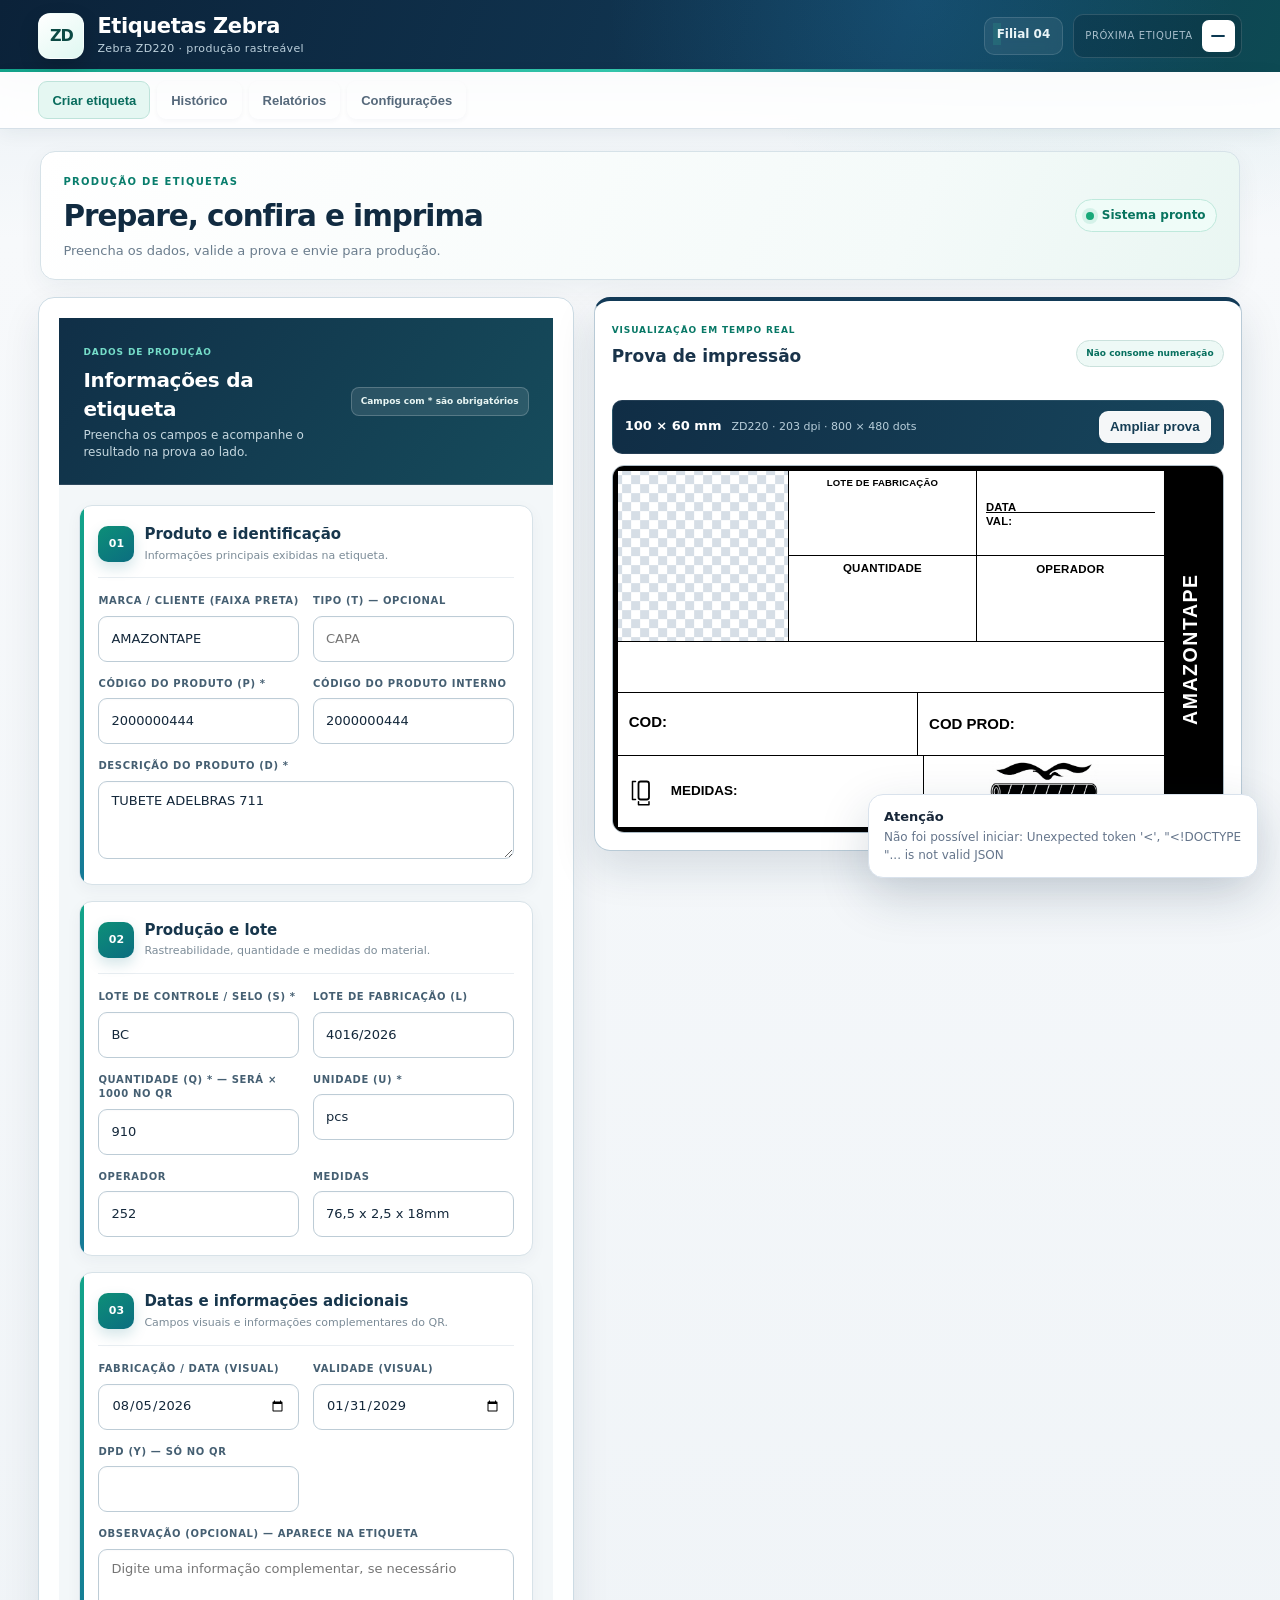
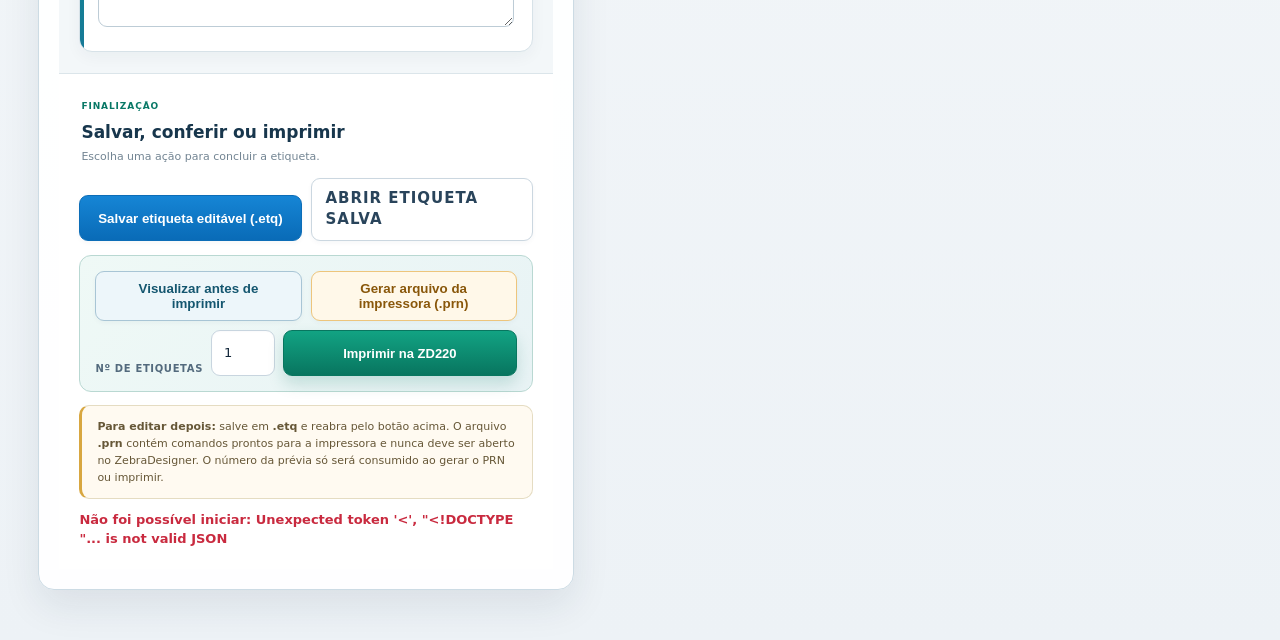
==== templates/index.html @ 139bbc1f "feat: melhorar a criação de etiquetas e recursos de relatórios - Atualizado o index.html para inclui" ====
<!doctype html>
<html lang="pt-BR">
  <head>
    <meta charset="utf-8" />
    <meta name="viewport" content="width=device-width,initial-scale=1" />
    <title>Etiquetas Zebra</title>
    <link rel="stylesheet" href="/static/style.css?v=74" />
  </head>

  <body>
    <div class="ambient"></div>

    <header class="topbar">
      <div class="brand">
        <div class="brandMark">ZD</div>
        <div>
          <h1>Etiquetas Zebra</h1>
          <small>Zebra ZD220 · produção rastreável</small>
        </div>
      </div>

      <div class="headerMeta">
        <span class="chip"><span class="statusDot"></span><span id="branchChip">Filial 04</span></span>
        <div class="nextCounter">
          <small>Próxima etiqueta</small>
          <strong id="nextTop">—</strong>
        </div>
      </div>
    </header>

    <nav>
      <button class="active" data-tab="editor">
        Criar etiqueta
      </button>

      <button data-tab="history">
        Histórico
      </button>

      <button data-tab="reports">
        Relatórios
      </button>

      <button data-tab="settings">
        Configurações
      </button>
    </nav>

    <main>
      <!-- ==========================================================
           CRIAR ETIQUETA
      =========================================================== -->
      <section id="editor" class="tab active">
        <div class="sectionIntro">
          <div>
            <span class="eyebrow">Produção de etiquetas</span>
            <h2>Prepare, confira e imprima</h2>
            <p>Preencha os dados, valide a prova e envie para produção.</p>
          </div>

          <div class="liveBadge">
            <i></i>
            Sistema pronto
          </div>
        </div>

        <div class="grid">
          <!-- ======================================================
               FORMULÁRIO
          ======================================================= -->
          <div class="card editorCard">
            <div class="editorCardHeader">
              <div><span>DADOS DE PRODUÇÃO</span><h2 class="cardTitle">Informações da etiqueta</h2><p>Preencha os campos e acompanhe o resultado na prova ao lado.</p></div>
              <strong>Campos com * são obrigatórios</strong>
            </div>

            <form id="labelForm" class="fields">
              <section class="editorFormSection">
                <div class="editorSectionHeading"><span>01</span><div><h3>Produto e identificação</h3><p>Informações principais exibidas na etiqueta.</p></div></div>
                <div class="editorSectionFields">
              <div>
                <label>Marca / Cliente (faixa preta)</label>
                <input name="cliente" value="AMAZONTAPE" />
              </div>

              <div>
                <label>Tipo (T) — opcional</label>
                <input
                  name="tipo"
                  value=""
                  placeholder="CAPA"
                />
              </div>

              <div>
                <label>Código do produto (P) *</label>
                <input
                  name="produto_codigo"
                  value="2000000444"
                  placeholder="2000000444"
                  required
                />
              </div>

              <div>
                <label>Código do produto interno</label>
                <input
                  name="cod_prod"
                  value="2000000444"
                  placeholder="2000000444"
                />
              </div>

              <div class="span2">
                <label>Descrição do produto (D) *</label>
                <textarea
                  name="descricao"
                  placeholder="TUBETE ADELBRAS 711"
                  required
                >TUBETE ADELBRAS 711</textarea>
              </div>
                </div>
              </section>

              <section class="editorFormSection">
                <div class="editorSectionHeading"><span>02</span><div><h3>Produção e lote</h3><p>Rastreabilidade, quantidade e medidas do material.</p></div></div>
                <div class="editorSectionFields">

              <div>
                <label>Lote de controle / selo (S) *</label>
                <input
                  name="lote_controle"
                  value="BC"
                  placeholder="BC"
                  required
                />
              </div>

              <div>
                <label>Lote de fabricação (L)</label>
                <input
                  name="lote_base"
                  value="4016/2026"
                  placeholder="4016/2026"
                />
              </div>

              <div>
                <label>Quantidade (Q) * — será × 1000 no QR</label>
                <input
                  name="quantidade"
                  inputmode="decimal"
                  value="910"
                  placeholder="910"
                  required
                />
              </div>

              <div>
                <label>Unidade (U) *</label>
                <input name="unidade" value="pcs" required />
              </div>

              <div>
                <label>Operador</label>
                <input
                  name="operador"
                  value="252"
                  placeholder="252"
                />
              </div>

              <div>
                <label>Medidas</label>
                <input
                  name="medidas"
                  value="76,5 x 2,5 x 18mm"
                  placeholder="76,5 x 2,5 x 18mm"
                />
              </div>
                </div>
              </section>

              <section class="editorFormSection">
                <div class="editorSectionHeading"><span>03</span><div><h3>Datas e informações adicionais</h3><p>Campos visuais e informações complementares do QR.</p></div></div>
                <div class="editorSectionFields">

              <div>
                <label>Fabricação / Data (visual)</label>
                <input
                  name="fabricacao"
                  type="date"
                  value="2026-08-05"
                />
              </div>

              <div>
                <label>Validade (visual)</label>
                <input
                  name="validade"
                  type="date"
                  value="2029-01-31"
                />
              </div>

              <div>
                <label>DPD (Y) — só no QR</label>
                <input name="dpd" />
              </div>

              <div class="span2">
                <label>Observação (opcional) — aparece na etiqueta</label>
                <textarea
                  name="observacao"
                  maxlength="300"
                  placeholder="Digite uma informação complementar, se necessário"
                ></textarea>
              </div>
                </div>
              </section>
            </form>

            <div class="editorFinishPanel">
            <div class="editorActionsHeading"><span>FINALIZAÇÃO</span><h3>Salvar, conferir ou imprimir</h3><p>Escolha uma ação para concluir a etiqueta.</p></div>
            <div class="actions projectActions">
              <button class="primary" id="saveProject">
                Salvar etiqueta editável (.etq)
              </button>

              <label class="button fileButton" for="openProject">
                Abrir etiqueta salva
                <input
                  id="openProject"
                  type="file"
                  accept=".etq,application/json"
                />
              </label>
            </div>

            <div class="actions productionActions">
              <button class="previewAction" id="viewPrintPreview">
                Visualizar antes de imprimir
              </button>

              <button class="printFile" id="download">
                Gerar arquivo da impressora (.prn)
              </button>

              <div class="printGroup productionGroup">
                <label for="labelCount">Nº de etiquetas</label>

                <input
                  id="labelCount"
                  type="number"
                  min="1"
                  max="1000"
                  step="1"
                  value="1"
                />

                <button class="print" id="print">
                  Imprimir na ZD220
                </button>
              </div>
            </div>

            <div class="note">
              <strong>Para editar depois:</strong>
              salve em <strong>.etq</strong> e reabra pelo botão acima.
              O arquivo <strong>.prn</strong> contém comandos prontos para
              a impressora e nunca deve ser aberto no ZebraDesigner.
              O número da prévia só será consumido ao gerar o PRN ou imprimir.
            </div>

            <div id="status" class="status"></div>
            </div>
          </div>

          <!-- ======================================================
               PRÉ-VISUALIZAÇÃO
          ======================================================= -->
          <div class="card previewCard">
            <div class="previewCardHeading"><div><span>VISUALIZAÇÃO EM TEMPO REAL</span><h2 class="cardTitle">Prova de impressão</h2></div><small>Não consome numeração</small></div>

            <div class="previewToolbar">
              <div class="previewSpec">
                <strong>100 × 60 mm</strong>
                <span>ZD220 · 203 dpi · 800 × 480 dots</span>
              </div>
              <button class="previewOpenButton" id="viewPrintPreviewTop">
                Ampliar prova
              </button>
            </div>

            <div class="stage">
              <div class="label" id="previewLabel">
                <div class="content">

                  <!-- ==================== TOPO ==================== -->
                  <div class="topRow" id="topRow">
                    <div class="qr empty" id="qrBox"></div>

                    <div class="dataTable" id="dataTable">
                      <div class="cell">
                        <span class="cellLabel">
                          LOTE DE FABRICAÇÃO
                        </span>
                        <span class="cellValue lotStack" data-out-lot="1">
                          <span class="lotTop"></span>
                          <span class="lotBottom"></span>
                        </span>
                      </div>

                      <div class="cell">
                        <div class="subRow">
                          <span class="cellLabel">DATA&nbsp;</span>
                          <span
                            class="cellValue"
                            data-out-date="fabricacao"
                          ></span>
                        </div>

                        <div class="subRow">
                          <span class="cellLabel">VAL:&nbsp;</span>
                          <span
                            class="cellValue"
                            data-out-valmes="validade"
                          ></span>
                        </div>
                      </div>

                      <div class="cell big">
                        <span class="cellLabel">
                          QUANTIDADE
                        </span>
                        <span class="cellValue qtyStack" data-out-qty="1">
                          <span class="qtyNumber"></span>
                          <span class="qtyUnit"></span>
                        </span>
                      </div>

                      <div class="cell big">
                        <span class="cellLabel">
                          OPERADOR
                        </span>
                        <span
                          class="cellValue"
                          data-out="operador"
                        ></span>
                      </div>
                    </div>
                  </div>

                  <!-- ==================== TÍTULO ==================== -->
                  <div
                    class="titleText"
                    data-out="descricao"
                  ></div>

                  <!-- ==================== CÓDIGOS ==================== -->
                  <div class="codRow">
                    <div class="codMain">
                      <span class="codLabelMain">COD:</span>
                      <span
                        class="codValueMain"
                        data-out="produto_codigo"
                      ></span>
                    </div>

                    <div class="codStack">
                      <span class="codLabel">
                        COD PROD:
                      </span>
                      <span
                        class="codValue"
                        data-out="cod_prod"
                      ></span>
                    </div>
                  </div>

                  <!-- ==================== MEDIDAS + LOGO ==================== -->
                  <div class="bottomRow">
                    <div class="detailsStack">
                    <div class="medidas">
                      <svg
                        class="medIcon"
                        viewBox="0 0 48 48"
                        fill="none"
                        xmlns="http://www.w3.org/2000/svg"
                        aria-hidden="true"
                      >
                        <rect
                          x="14"
                          y="10"
                          width="14"
                          height="24"
                          rx="3"
                          stroke="currentColor"
                          stroke-width="2.4"
                        />

                        <path
                          d="M6 10v24M6 10h4M6 34h4"
                          stroke="currentColor"
                          stroke-width="2"
                          stroke-linecap="round"
                        />

                        <path
                          d="M14 41h14M14 41v-4M28 41v-4"
                          stroke="currentColor"
                          stroke-width="2"
                          stroke-linecap="round"
                        />
                      </svg>

                      <div class="medContent">
                        <span class="medLabel">
                          MEDIDAS:
                        </span>

                        <span
                          class="medValue"
                          data-out="medidas"
                        ></span>
                      </div>
                    </div>

                    <div class="observationBox isEmpty">
                      <span class="observationLabel">OBSERVAÇÃO:</span>
                      <span class="observationValue" data-out="observacao"></span>
                    </div>
                    </div>

                    <!-- LOGO DA ETIQUETA -->
                    <div class="logoBox">
                      <img
                        src="/logo/logo.png"
                        alt="Logo"
                        class="logoImage"
                      />
                    </div>
                  </div>
                </div>

                <!-- ==================== MARCA LATERAL ==================== -->
                <div
                  class="brandBand"
                  data-out="cliente"
                >
                  AMAZONTAPE
                </div>

                <div
                  class="qrCaption"
                  id="qrText"
                ></div>
              </div>
            </div>
          </div>
        </div>
      </section>

      <!-- ==========================================================
           HISTÓRICO
      =========================================================== -->
      <section id="history" class="tab">
        <div class="sectionIntro">
          <div>
            <span class="eyebrow">Rastreabilidade</span>
            <h2>Histórico e auditoria</h2>
            <p>
              Consulte, reutilize ou recupere qualquer etiqueta emitida.
            </p>
          </div>
        </div>

        <div class="card historyCard">
          <div class="historyToolbar">
            <div>
              <span class="historySectionLabel">REGISTROS DE PRODUÇÃO</span>
              <h2 class="cardTitle">Etiquetas registradas</h2>
              <p>Acompanhe as emissões e acesse rapidamente cada ação.</p>
            </div>
            <div class="actions">
            <button id="refreshHistory">
              Atualizar
            </button>

            <a
              class="button"
              href="/api/backup"
            >
              Baixar backup do contador
            </a>
            </div>
          </div>

          <div class="historyStats" aria-live="polite">
            <div><span>Total registrado</span><strong id="historyTotal">—</strong></div>
            <div><span>Impressões concluídas</span><strong id="historySuccess">—</strong></div>
            <div><span>Falhas registradas</span><strong id="historyFailures">—</strong></div>
            <div><span>Última etiqueta</span><strong id="historyLatest">—</strong></div>
          </div>

          <div class="historyToolsGrid">
          <div class="monthlyReportPanel">
            <div class="monthlyReportHeading">
              <span class="reportIcon">XLSX</span>
              <div>
                <h3>Central de relatórios em Excel</h3>
                <p>
                  Gere um mês específico ou um consolidado anual completo,
                  sempre organizado automaticamente em pastas.
                </p>
              </div>
            </div>

            <div class="monthlyReportControls">
              <label>
                Relatório
                <select id="reportType" aria-label="Tipo do relatório">
                  <option value="mensal">Mensal detalhado</option>
                  <option value="anual">Anual consolidado</option>
                </select>
              </label>
              <label>
                Ano
                <select id="reportYear" aria-label="Ano do relatório"></select>
              </label>
              <label id="reportMonthField">
                Mês
                <select id="reportMonth" aria-label="Mês do relatório"></select>
              </label>
              <button class="primary" id="generateMonthlyReport">
                Criar relatório mensal
              </button>
              <a class="button monthlyDownload" id="downloadMonthlyReport" hidden>
                Baixar planilha
              </a>
            </div>

            <div class="reportSummary" aria-live="polite">
              <div><span>Período</span><strong id="reportPeriodLabel">—</strong></div>
              <div><span>Etiquetas encontradas</span><strong id="reportPeriodTotal">0</strong></div>
              <div class="reportFolderCard">
                <span>Local de salvamento</span>
                <strong id="reportFolderPreview">ANO / MÊS</strong>
                <button id="changeReportFolder" type="button">Escolher onde salvar...</button>
              </div>
            </div>

            <div id="monthlyReportStatus" class="reportPath">
              Escolha o período para gerar o relatório.
            </div>
          </div>

          <div class="historyMaintenancePanel">
            <div class="maintenanceHeading">
              <div>
                <span>MANUTENÇÃO DOS REGISTROS</span>
                <h3>Correção e exclusão</h3>
                <p>Ferramentas protegidas para corrigir falhas na sequência.</p>
              </div>
              <button class="dangerButton" id="clearHistory" type="button">Apagar tudo</button>
            </div>

          <div class="historyCorrectionHelp">
            <div>
              <strong>Correção da última etiqueta</strong>
              <span>Se a última etiqueta saiu errada ou a numeração pulou, use o botão na coluna “Corrigir numeração”. O registro será apagado e o número ficará disponível novamente.</span>
            </div>
            <small>Por segurança, somente a etiqueta mais recente pode ser corrigida.</small>
          </div>

          <div class="rangeDeletePanel">
            <div class="rangeDeleteHeading">
              <div>
                <span>EXCLUSÃO POR INTERVALO</span>
                <h3>Apagar etiquetas específicas</h3>
                <p>Informe os contadores inicial e final. Depois escolha exatamente qual será o próximo número.</p>
              </div>
            </div>
            <div class="rangeDeleteFields">
              <label>Número inicial<input id="deleteRangeStart" type="number" min="1" step="1" placeholder="1" /></label>
              <label>Número final<input id="deleteRangeEnd" type="number" min="1" step="1" placeholder="88" /></label>
              <label>Próximo número exato<input id="deleteRangeNext" type="number" min="1" step="1" placeholder="89" /></label>
              <button class="dangerButton" id="deleteHistoryRange" type="button">Revisar exclusão</button>
            </div>
            <small>O próximo número não pode repetir uma etiqueta que permaneceu no histórico.</small>
          </div>
          </div>
          </div>

          <div class="historyTableHeading">
            <div>
              <span>DETALHAMENTO</span>
              <h3>Lista de etiquetas</h3>
            </div>
            <div class="historyTableMeta">
              <small>As etiquetas mais recentes aparecem primeiro.</small>
              <button id="refreshHistoryBottom" type="button">Atualizar lista</button>
            </div>
          </div>

          <div class="tableWrap">
            <table>
              <thead>
                <tr>
                  <th>ID</th>
                  <th>Data</th>
                  <th>Produto</th>
                  <th>Lote</th>
                  <th>Destino</th>
                  <th>Observação</th>
                  <th>Status</th>
                  <th>Reutilizar dados</th>
                  <th>Arquivo da impressora</th>
                  <th>Corrigir numeração</th>
                </tr>
              </thead>

              <tbody id="historyRows"></tbody>
            </table>
          </div>
        </div>
      </section>

      <!-- ==========================================================
           RELATÓRIOS EM EXCEL
      =========================================================== -->
      <section id="reports" class="tab">
        <div class="sectionIntro">
          <div>
            <span class="eyebrow">Relatórios</span>
            <h2>Planilhas de etiquetas</h2>
            <p>Consulte períodos, gere arquivos Excel e escolha onde salvar.</p>
          </div>
        </div>
        <div class="reportsPageCard">
          <div class="reportsPageHeader">
            <div><span>CENTRAL DE DADOS</span><h2>Relatórios em Excel</h2><p>Organização automática por ano e mês.</p></div>
            <strong>XLSX</strong>
          </div>
          <div id="reportsMount"></div>
        </div>
      </section>

      <!-- ==========================================================
           CONFIGURAÇÕES
      =========================================================== -->
      <section id="settings" class="tab">
        <div class="sectionIntro">
          <div>
            <span class="eyebrow">Personalização</span>
            <h2>Configurações</h2>
            <p>
              Defina filial, dimensões e destino de impressão.
            </p>
          </div>
        </div>

        <div class="card settings settingsCard">
          <div class="settingsHeader">
            <div>
              <span>CONFIGURAÇÃO DO SISTEMA</span>
              <h2 class="cardTitle">Etiqueta e impressora</h2>
              <p>Organize a identificação, a Zebra ZD220 e o local dos relatórios.</p>
            </div>
            <div class="settingsPrinterBadge"><small>PERFIL DE IMPRESSÃO</small><strong>ZD220 · 203 dpi</strong></div>
          </div>

          <form id="settingsForm" class="settingsGrid">
            <section class="settingsPanel identityPanel">
              <div class="settingsPanelHeading"><span>01</span><div><h3>Identificação</h3><p>Dados usados no contador e no QR Code.</p></div></div>
              <div class="settingsFields twoColumns">
                <div><label>Filial (E)</label><input name="filial" maxlength="10" placeholder="Ex.: 04" required /></div>
                <div><label>Prefixo do contador (I)</label><input name="prefixo_contador" maxlength="8" /></div>
              </div>
              <small class="panelHint">A filial será gravada no campo (E) dos próximos QR Codes.</small>
            </section>

            <section class="settingsPanel printerPanel">
              <div class="settingsPanelHeading"><span>02</span><div><h3>Zebra ZD220</h3><p>Dimensões físicas e impressora instalada.</p></div></div>
              <div class="settingsFields threeColumns">
                <div><label>Largura (mm)</label><input name="largura_mm" type="number" min="20" max="300" step="0.1" /></div>
                <div><label>Altura (mm)</label><input name="comprimento_mm" type="number" min="20" max="300" step="0.1" /></div>
                <div><label>Resolução</label><select name="dpi"><option>203</option></select></div>
                <div class="fullField"><label>Nome exato da impressora no Windows</label><input name="impressora" placeholder="Ex.: ZDesigner ZD220-203dpi ZPL" list="printerOptions" /><datalist id="printerOptions"></datalist></div>
              </div>
              <button class="panelButton" id="findPrinters" type="button">Procurar impressoras no Windows</button>
            </section>

            <section class="settingsPanel reportsPanel">
              <div class="settingsPanelHeading"><span>03</span><div><h3>Relatórios em Excel</h3><p>Escolha uma pasta local ou compartilhada na rede.</p></div></div>
              <div class="settingsFields">
                <div class="reportFolderSetting"><label>Pasta externa dos relatórios</label><input name="pasta_relatorios" maxlength="500" placeholder="Ex.: C:\Relatorios ou \\SERVIDOR\Etiquetas" required /></div>
              </div>
              <div class="panelActions">
                <button class="folderPickerButton" id="chooseReportsFolder" type="button">Escolher pasta no Windows...</button>
                <button id="testReportsFolder" type="button">Testar pasta</button>
              </div>
              <small class="panelHint">A pasta precisa ter permissão de gravação para esta máquina.</small>
            </section>

            <section class="settingsPanel calibrationPanel">
              <div class="settingsPanelHeading"><span>04</span><div><h3>Qualidade e alinhamento</h3><p>Ajustes finos aplicados na impressão.</p></div></div>
              <div class="settingsFields twoColumns">
                <div><label>Velocidade</label><select name="velocidade_ips"><option value="2">2 ips — máxima qualidade</option><option value="3">3 ips — recomendado</option><option value="4">4 ips — mais rápido</option></select></div>
                <div><label>Tonalidade (0–30)</label><input name="tonalidade" type="number" min="0" max="30" step="1" /></div>
                <div><label>Correção horizontal (mm)</label><input name="deslocamento_x_mm" type="number" min="-10" max="10" step="0.1" /></div>
                <div><label>Correção vertical (mm)</label><input name="deslocamento_y_mm" type="number" min="-10" max="10" step="0.1" /></div>
              </div>
            </section>
          </form>

          <div class="settingsFooter">
            <div><strong>Proteção dos dados</strong><span>Guarde backups da pasta dados para preservar o histórico e a sequência.</span></div>
            <button class="primary" id="saveSettings">Salvar configurações</button>
          </div>
          <div id="settingsStatus" class="status settingsStatus"></div>
        </div>
      </section>
    </main>

    <!-- ============================================================
         PROCESSAMENTO
    ============================================================= -->
    <div
      class="busyOverlay"
      id="busyOverlay"
      aria-hidden="true"
    >
      <div class="busyCard">
        <div class="spinner"></div>

        <h3 id="busyTitle">
          Processando etiqueta
        </h3>

        <p id="busyMessage">
          Aguarde
          <span class="loadingDots">
            <span>.</span>
            <span>.</span>
            <span>.</span>
          </span>
        </p>
      </div>
    </div>

    <!-- ============================================================
         MODAL DE CONFIRMAÇÃO
    ============================================================= -->
    <div
      class="modalBackdrop"
      id="confirmModal"
      aria-hidden="true"
    >
      <div class="modalCard">
        <div
          class="cardIcon"
          style="margin: 0 auto 14px"
        >
          !
        </div>

        <h3 id="confirmTitle">
          Confirmar operação
        </h3>

        <p id="confirmMessage"></p>

        <div class="modalActions">
          <button id="confirmCancel">
            Cancelar
          </button>

          <button
            class="primary"
            id="confirmOk"
          >
            Confirmar
          </button>
        </div>
      </div>
    </div>

    <!-- PROVA DE IMPRESSÃO — não consome o contador -->
    <div class="printPreviewBackdrop" id="printPreviewModal" aria-hidden="true">
      <div class="printPreviewCard" role="dialog" aria-modal="true" aria-labelledby="printPreviewTitle">
        <div class="printPreviewHeader">
          <div>
            <span class="eyebrow">Prova sem consumir contador</span>
            <h3 id="printPreviewTitle">Como a etiqueta será enviada à ZD220</h3>
            <p id="printPreviewMeta"></p>
          </div>
          <button id="closePrintPreview" aria-label="Fechar visualização">Fechar</button>
        </div>
        <div class="printPreviewCanvas" id="printPreviewCanvas"></div>
        <div class="printPreviewNote">
          A linha externa representa o limite físico da etiqueta. Confira se QR, textos e logo estão dentro dela.
        </div>
      </div>
    </div>

    <!-- ============================================================
         TOASTS
    ============================================================= -->
    <div
      class="toasts"
      id="toasts"
      aria-live="polite"
    ></div>

    <!-- ============================================================
         JAVASCRIPT
    ============================================================= -->
    <script
      src="/static/app.js?v=27"
      defer
    ></script>
  </body>
</html>
---- static/style.css ----
:root {
    --ink: #000000;
    --muted: #64748b;
    --blue: #0b6bcb;
    --blue2: #38bdf8;
    --navy: #072a4a;
    --sky: #eaf6ff;
    --line: #dbe5ef;
    --bg: #f3f7fb;
    --surface: #ffffff;
    --success: #16865c;
    --danger: #c9364b;
    --warning: #d97706;
    --shadow: 0 20px 55px rgba(15, 42, 71, .09);
}

/* =========================================================
   BASE
   ========================================================= */

* {
    box-sizing: border-box;
}

html {
    scroll-behavior: smooth;
}

body {
    margin: 0;
    min-height: 100vh;
    background:
        radial-gradient(
            circle at 10% 0,
            #dff3ff 0,
            transparent 25%
        ),
        radial-gradient(
            circle at 90% 10%,
            #e7e8ff 0,
            transparent 25%
        ),
        var(--bg);
    color: var(--ink);
    font: 15px/1.45 Inter, Segoe UI, system-ui, sans-serif;
}

/* =========================================================
   FUNDO AMBIENTE
   ========================================================= */

.ambient {
    position: fixed;
    inset: 0;
    pointer-events: none;
    overflow: hidden;
    z-index: -1;
}

.ambient::before,
.ambient::after {
    content: "";
    position: absolute;
    width: 320px;
    height: 320px;
    border-radius: 50%;
    filter: blur(70px);
    opacity: .2;
    animation: drift 12s ease-in-out infinite alternate;
}

.ambient::before {
    background: #38bdf8;
    left: -120px;
    top: 25%;
}

.ambient::after {
    background: #818cf8;
    right: -130px;
    top: 55%;
    animation-delay: -5s;
}

/* =========================================================
   TOPO
   ========================================================= */

.topbar {
    position: relative;
    overflow: hidden;
    background:
        linear-gradient(
            120deg,
            #062a4a,
            #075985 58%,
            #087db8
        );
    color: #ffffff;
    padding: 20px clamp(20px, 4vw, 54px);
    display: flex;
    justify-content: space-between;
    align-items: center;
    box-shadow: 0 12px 35px rgba(7, 47, 82, .24);
}

.topbar::after {
    content: "";
    position: absolute;
    inset: -100% -20%;
    background:
        linear-gradient(
            100deg,
            transparent 42%,
            rgba(255, 255, 255, .12) 50%,
            transparent 58%
        );
    animation: shine 8s linear infinite;
}

.brand {
    position: relative;
    z-index: 1;
    display: flex;
    gap: 13px;
    align-items: center;
}

.brandMark {
    width: 46px;
    height: 46px;
    border-radius: 15px;
    display: grid;
    place-items: center;
    background:
        linear-gradient(
            145deg,
            #ffffff,
            #dff4ff
        );
    color: #075985;
    font-weight: 900;
    letter-spacing: -1px;
    box-shadow: 0 8px 22px rgba(0, 0, 0, .18);
    animation: float 4s ease-in-out infinite;
}

.brand h1 {
    font-size: 22px;
    line-height: 1.1;
    margin: 0;
}

.brand small {
    display: block;
    opacity: .76;
    margin-top: 4px;
}

.headerMeta {
    position: relative;
    z-index: 1;
    display: flex;
    align-items: center;
    gap: 10px;
}

.chip {
    padding: 8px 12px;
    border-radius: 999px;
    background: rgba(255, 255, 255, .13);
    border: 1px solid rgba(255, 255, 255, .22);
    font-size: 12px;
    font-weight: 800;
    backdrop-filter: blur(8px);
}

#nextTop {
    padding: 9px 14px;
    border-radius: 999px;
    background: #ffffff;
    color: #075985;
    box-shadow: 0 8px 20px rgba(0, 0, 0, .12);
}

/* =========================================================
   NAVEGAÇÃO
   ========================================================= */

nav {
    position: sticky;
    top: 0;
    z-index: 20;
    display: flex;
    gap: 6px;
    background: rgba(255, 255, 255, .86);
    backdrop-filter: blur(16px);
    padding: 11px clamp(18px, 4vw, 52px);
    border-bottom: 1px solid rgba(203, 213, 225, .75);
    box-shadow: 0 5px 20px rgba(15, 42, 71, .04);
}

nav button {
    background: transparent;
    color: #52657a;
    border-radius: 11px;
    padding: 10px 15px;
}

nav button.active {
    background:
        linear-gradient(
            135deg,
            #e0f2fe,
            #e8edff
        );
    color: #075985;
    box-shadow: inset 0 0 0 1px #c7e9fb;
}

.navIcon {
    display: inline-block;
    margin-right: 7px;
    transition: transform .25s;
}

nav button.active .navIcon {
    transform: scale(1.2) rotate(-6deg);
}

/* =========================================================
   CONTEÚDO
   ========================================================= */

main {
    max-width: 1480px;
    margin: auto;
    padding: 28px clamp(16px, 3vw, 38px) 60px;
}

.tab {
    display: none;
}

.tab.active {
    display: block;
    animation: tabIn .42s cubic-bezier(.2, .8, .2, 1);
}

.sectionIntro {
    display: flex;
    justify-content: space-between;
    align-items: end;
    margin: 0 2px 18px;
}

.eyebrow {
    color: var(--blue);
    font-size: 11px;
    font-weight: 900;
    letter-spacing: .14em;
    text-transform: uppercase;
}

.sectionIntro h2 {
    font-size: clamp(22px, 3vw, 31px);
    margin: 4px 0 2px;
    letter-spacing: -.03em;
}

.sectionIntro p {
    margin: 0;
    color: var(--muted);
}

.liveBadge {
    display: flex;
    align-items: center;
    gap: 8px;
    color: var(--success);
    font-weight: 800;
    font-size: 12px;
    background: #e9fbf3;
    border: 1px solid #bcebd7;
    padding: 8px 11px;
    border-radius: 999px;
}

.liveBadge i {
    width: 8px;
    height: 8px;
    background: #22c55e;
    border-radius: 50%;
    box-shadow: 0 0 0 0 rgba(34, 197, 94, .5);
    animation: pulse 1.8s infinite;
}

/* =========================================================
   GRID / CARDS
   ========================================================= */

.grid {
    display: grid;
    grid-template-columns:
        minmax(410px, .92fr)
        minmax(520px, 1.35fr);
    gap: 24px;
    align-items: start;
}

.card {
    background: rgba(255, 255, 255, .94);
    border: 1px solid rgba(219, 229, 239, .92);
    border-radius: 20px;
    padding: 23px;
    box-shadow: var(--shadow);
    transition:
        transform .28s,
        box-shadow .28s,
        border-color .28s;
}

.card:hover {
    transform: translateY(-2px);
    box-shadow:
        0 24px 65px rgba(15, 42, 71, .13);
    border-color: #cbddea;
}

.cardTitle {
    display: flex;
    align-items: center;
    gap: 10px;
    font-size: 17px;
    margin: 0 0 18px;
}

.cardIcon {
    width: 34px;
    height: 34px;
    border-radius: 11px;
    display: grid;
    place-items: center;
    background:
        linear-gradient(
            135deg,
            #e0f2fe,
            #e8eaff
        );
    color: #075985;
}

/* =========================================================
   FORMULÁRIOS
   ========================================================= */

.fields {
    display: grid;
    grid-template-columns: 1fr 1fr;
    gap: 14px;
}

.span2 {
    grid-column: span 2;
}

label {
    font-size: 11px;
    font-weight: 850;
    letter-spacing: .025em;
    color: #52657a;
    display: block;
    margin-bottom: 6px;
}

input,
select,
textarea {
    width: 100%;
    border: 1px solid #cbd8e5;
    border-radius: 11px;
    padding: 10px 12px;
    font: inherit;
    color: var(--ink);
    background: #fbfdff;
    transition:
        border-color .2s,
        box-shadow .2s,
        transform .2s,
        background .2s;
}

textarea {
    min-height: 78px;
    resize: vertical;
}

input:hover,
select:hover,
textarea:hover {
    border-color: #9dc4df;
    background: #ffffff;
}

input:focus,
textarea:focus,
select:focus {
    outline: 0;
    border-color: #38a4e1;
    box-shadow:
        0 0 0 4px rgba(56, 189, 248, .14);
    transform: translateY(-1px);
    background: #ffffff;
}

/* =========================================================
   BOTÕES
   ========================================================= */

button,
.button {
    position: relative;
    border: 0;
    border-radius: 11px;
    padding: 10px 14px;
    font-weight: 800;
    cursor: pointer;
    background: #e9eff5;
    color: #233a53;
    text-decoration: none;
    display: inline-block;
    transition:
        transform .18s,
        box-shadow .18s,
        filter .18s,
        opacity .18s;
}

button:hover,
.button:hover {
    transform: translateY(-2px);
    box-shadow:
        0 9px 20px rgba(15, 42, 71, .13);
    filter: saturate(1.08);
}

button:active,
.button:active {
    transform: translateY(0) scale(.98);
}

button:disabled {
    opacity: .55;
    cursor: wait;
    transform: none;
}

button.primary {
    background:
        linear-gradient(
            135deg,
            #0b72d2,
            #0b91cf
        );
    color: #ffffff;
}

button.print {
    background:
        linear-gradient(
            135deg,
            #16865c,
            #1da66e
        );
    color: #ffffff;
}

.actions {
    display: flex;
    gap: 9px;
    align-items: end;
    flex-wrap: wrap;
    margin-top: 17px;
}

/* =========================================================
   AVISOS
   ========================================================= */

.note {
    background:
        linear-gradient(
            120deg,
            #fff9ed,
            #fffdf8
        );
    border: 1px solid #f8dfad;
    border-left: 4px solid #f59e0b;
    border-radius: 10px;
    padding: 11px 13px;
    font-size: 12px;
    color: #765022;
    margin-top: 16px;
}

/* =========================================================
   ÁREA DE VISUALIZAÇÃO
   ========================================================= */

.stage {
    position: relative;
    background:
        linear-gradient(
            145deg,
            #dce7f0,
            #cbd9e6
        );
    min-height: 540px;
    display: flex;
    align-items: center;
    justify-content: center;
    padding: 28px;
    overflow: auto;
    border-radius: 16px;
    box-shadow:
        inset 0 2px 14px rgba(29, 62, 91, .12);
}

.stage::before {
    content: "";
    position: absolute;
    inset: 0;
    background-image:
        linear-gradient(
            rgba(255, 255, 255, .18) 1px,
            transparent 1px
        ),
        linear-gradient(
            90deg,
            rgba(255, 255, 255, .18) 1px,
            transparent 1px
        );
    background-size: 18px 18px;
    opacity: .4;
}

/* =========================================================
   ETIQUETA
   ========================================================= */

.label {
    container-type: size;

    z-index: 1;

    width: min(100%, 1000px);

    /*
       Proporção da referência
    */
    aspect-ratio: 100 / 58.35;

    background: #ffffff;
    color: #000000;

    padding: 0;

    /*
       BORDA QUADRADA
    */
    border: .42cqw solid #000000;
    border-radius: 0;

    overflow: hidden;

    display: flex;
    align-items: stretch;

    position: relative;

    font-family: "Arial Narrow", "Aptos Narrow", Arial, sans-serif;

    box-shadow:
        0 18px 40px rgba(15, 42, 71, .24);

    transition:
        width .35s,
        aspect-ratio .35s,
        box-shadow .35s;
}

.label:hover {
    box-shadow:
        0 24px 55px rgba(15, 42, 71, .30);
}

/* =========================================================
   CONTEÚDO PRINCIPAL
   ========================================================= */

.label .content {
    width: auto;
    height: 100%;
    flex: 1 1 0;
    min-width: 0;

    display: flex;
    flex-direction: column;

    overflow: hidden;

    background: #ffffff;
    color: #000000;
}

/* =========================================================
   FAIXA LATERAL PRETA
   ========================================================= */

.label .brandBand {
    flex: 0 0 9cqw;
    width: 9cqw;
    height: 100%;

    box-sizing: border-box;

    background: #000000 !important;
    color: #ffffff !important;

    border: 0;
    border-left: .32cqw solid #000000;

    display: flex;
    align-items: center;
    justify-content: center;

    font-size: min(3.25cqw, 9.8cqh);
    font-weight: 900;

    letter-spacing: .08em;

    overflow: hidden;
    white-space: nowrap;

    writing-mode: vertical-rl;
    transform: rotate(180deg);
}

/* =========================================================
   LINHA SUPERIOR
   ========================================================= */

.label .topRow {
    flex: none;

    width: 100%;
    height: 48.11cqh;

    display: flex;
    align-items: stretch;

    min-width: 0;
    min-height: 0;

    border-bottom: .3cqw solid #000000;

    box-sizing: border-box;
}

/* =========================================================
   QR CODE
   ========================================================= */

.label .qr {
    position: relative;

    flex: none;

    width: 48.11cqh;

    /* Mesma zona de silêncio usada pelo QR nativo ^BQN da ZD220. */
    padding: 0;

    box-sizing: border-box;

    border-right: .3cqw solid #000000;

    overflow: hidden;

    animation: qrReveal .45s ease;
}

.label .qr img {
    display: block;

    width: 96%;
    height: 96%;
    max-width: 96%;
    margin: 2%;

    object-fit: contain;

    image-rendering: pixelated;
}

.label .qr.empty {
    background:
        repeating-conic-gradient(
            #d6dee6 0 25%,
            #ffffff 0 50%
        ) 50% / 18px 18px;
}

.qrCaption {
    display: none;
}

/* =========================================================
   CLASSIFICAÇÃO CAPA / BC
   ========================================================= */

.label .badgeStack,
.classificationBox {
    flex: none;

    width: 11cqw;

    background: #000000 !important;
    color: #ffffff !important;

    display: flex;
    flex-direction: column;

    align-items: center;
    justify-content: center;

    gap: .8cqh;

    border-right: .3cqw solid #000000;

    overflow: hidden;
    text-align: center;
}

.label .badge2 {
    flex: 1;

    width: 100%;

    display: flex;
    align-items: center;
    justify-content: center;

    overflow: hidden;
}

.label .badge2 + .badge2 {
    border-top:
        .28cqw solid #ffffff;
}

.label .badgeStack .badgeSmall {
    font-weight: 800;
    letter-spacing: .04em;

    white-space: nowrap;
    overflow: hidden;

    font-size: min(2cqw, 7cqh);
}

.label .badgeStack .badgeBig {
    font-weight: 900;
    line-height: 1;

    white-space: nowrap;
    overflow: hidden;

    font-size: min(3.4cqw, 11cqh);
}

.label .badgeValue {
    color: #ffffff;

    font-weight: 900;
    line-height: 1;

    white-space: nowrap;
    overflow: hidden;

    letter-spacing: 0;
}

.label #tipoBadge .badgeValue {
    color: #ffffff !important;

    font-size:
        min(4.2cqw, 10.2cqh);

    font-weight: 900;
}

.label #selBadge .badgeValue {
    color: #ffffff !important;

    font-size:
        min(4.2cqw, 10.2cqh);

    font-weight: 900;

    letter-spacing: 0;
}

/* =========================================================
   TABELA DE DADOS
   ========================================================= */

.label .dataTable {
    position: relative;

    flex: 1;

    min-width: 0;

    display: grid;

    grid-template-columns: 1fr 1fr;
    grid-template-rows: 1fr 1fr;

    overflow: hidden;

    box-sizing: border-box;
}

.label .dataTable .cell {
    min-width: 0;

    display: flex;
    flex-direction: column;

    justify-content: center;

    padding:
        0
        1.55cqw;

    overflow: hidden;

    border-right:
        .28cqw solid #000000;

    border-bottom:
        .28cqw solid #000000;

    box-sizing: border-box;
}

.label .dataTable .cell:nth-child(2n) {
    border-right: 0;
}

.label .dataTable .cell:nth-child(n + 3) {
    border-bottom: 0;
}

.label .dataTable .cell .cellLabel {
    align-self: flex-start;

    font-size:
        min(1.45cqw, 3.6cqh);

    font-weight: 800;

    color: #000000;

    letter-spacing: .02em;

    line-height: 1.1;

    white-space: nowrap;
    overflow: hidden;

    flex: 0 0 auto;
}

.label .dataTable .cell .cellValue {
    align-self: flex-start;

    min-width: 0;

    font-size:
        min(3.55cqw, 8.3cqh);

    font-weight: 900;

    color: #000000;

    line-height: 1.1;

    white-space: nowrap;

    overflow: hidden;

    text-overflow: ellipsis;

    flex: 1 1 auto;
}

/* Abre um pequeno respiro entre o título e o valor nas células principais. */
.label .dataTable > .cell > .cellValue {
    padding-top: 2.6cqh;
}

/* Baixa somente os títulos principais; DATA e VAL permanecem alinhados. */
.label .dataTable > .cell > .cellLabel {
    transform: translateY(0.10cqh);
}

.label .dataTable > .cell:first-child > .cellLabel {
    transform: translateY(2.0cqh);
    font-size: min(1.6cqw, 4cqh);
    align-self: center;
    text-align: center;
}

.label .dataTable > .cell:first-child > .cellValue {
    font-size: min(3.5cqw, 8.9cqh);
}

.label .dataTable > .cell:first-child > .lotStack {
    display: flex;
    flex-direction: column;
    align-items: center;
    justify-content: center;
    align-self: stretch;
    width: 100%;
    box-sizing: border-box;
    text-align: center;
    transform: translateY(-1.15cqh);
    gap: .45cqh;
    line-height: 1;
}

.label .dataTable .lotStack .lotTop,
.label .dataTable .lotStack .lotBottom {
    display: block;
    width: 100%;
    text-align: center;
    font-size: min(3.35cqw, 7.7cqh);
    font-weight: 900;
    line-height: .95;
    letter-spacing: .01em;
}

.label .dataTable .lotStack .lotBottom {
    margin-top: 0;
}

.label .dataTable > .cell:nth-child(3),
.label .dataTable > .cell:nth-child(4) {
    align-items: center;
    text-align: center;
}

.label .dataTable > .cell:nth-child(3) > .cellLabel,
.label .dataTable > .cell:nth-child(4) > .cellLabel,
.label .dataTable > .cell:nth-child(3) > .cellValue,
.label .dataTable > .cell:nth-child(4) > .cellValue {
    margin: 3 auto;
    align-self: center;
    width: 100%;
    text-align: center;
}

.label .dataTable > .cell:nth-child(3) > .cellLabel,
.label .dataTable > .cell:nth-child(4) > .cellLabel {
    font-size: min(1.92cqw, 4.7cqh);
}

.label .dataTable > .cell:nth-child(3) > .cellLabel {
    transform: translateY(1.65cqh);
}

/* Baixa DATA e sua numeração sem alterar a linha de validade. */
.label .dataTable > .cell:nth-child(2) > .subRow:first-child {
    transform: translateY(0.6cqh);
}

.label .dataTable .cell.big .cellValue {
    font-size:
        min(4.65cqw, 10.8cqh);

    line-height: 1;
}

/* O nome do operador pode ocupar até duas linhas, sem reticências. */
.label .dataTable > .cell:nth-child(4) > .cellValue {
    white-space: normal;
    overflow-wrap: anywhere;
    word-break: normal;
    text-overflow: clip;
    line-height: 1.05;
    max-height: 2.1em;
}

.label .dataTable .cell.big .qtyStack {
    display: flex;
    flex-direction: column;
    align-items: center;
    justify-content: center;
    flex: 1 1 auto;
    min-height: 0;
    width: 100%;
    padding: .35cqh 0 0;
    gap: .45cqh;
    overflow: hidden;
    transform: translateY(-1.05cqh);
    line-height: 1;
}

.label .dataTable .qtyStack .qtyNumber {
    display: block;
    flex: 0 1 auto;
    font-size: min(4.25cqw, 9.3cqh);
    font-weight: 900;
    line-height: .96;
    letter-spacing: .005em;
}

.label .dataTable .qtyStack .qtyUnit {
    display: block;
    flex: 0 1 auto;
    margin: 0;
    font-size: min(2.55cqw, 5.8cqh);
    font-weight: 900;
    line-height: .95;
    letter-spacing: .015em;
}

.label .dataTable .subRow {
    width: 100%;

    min-width: 0;

    display: flex;

    align-items: baseline;

    gap: .35cqw;

    overflow: hidden;
}

.label .dataTable .subRow + .subRow {
    margin-top: .4cqh;

    padding-top: .45cqh;

    border-top:
        .22cqw solid #000000;
}

.label .dataTable .subRow .cellLabel {
    flex: 0 0 auto;
    font-size: min(1.88cqw, 4.6cqh);
}

.label .dataTable .subRow .cellValue {
    flex: 1 1 auto;

    min-width: 0;

    font-size:
        min(2.75cqw, 6.5cqh);

    overflow: hidden;

    white-space: nowrap;

    text-overflow: ellipsis;
}

/* Somente o valor da data de fabricação precisa ser mais compacto. */
.label .dataTable > .cell:nth-child(2) > .subRow:first-child .cellValue {
    font-size: min(2.42cqw, 5.75cqh);
}

/* =========================================================
   NOME DO PRODUTO
   ========================================================= */

.label .titleRow {
    flex: none;

    width: 100%;

    overflow: hidden;

    display: flex;
    align-items: center;

    border-bottom:
        .3cqw solid #000000;
}

.label .titleText,
.label .titleText.productTitle,
.label .titleText[data-out="descricao"] {
    flex: 0 0 14.15cqh;

    width: 100%;
    height: 14.15cqh;

    min-width: 0;

    box-sizing: border-box;

    display: flex;
    align-items: center;

    padding:
        0
        2.2cqw;

    background: #ffffff;
    color: #000000;

    border: 0;
    border-bottom: .3cqw solid #000000;

    font-size:
        min(9.2cqw, 16.2cqh);

    font-weight: 900;

    line-height: .92;

    letter-spacing: -.015em;

    text-transform: uppercase;

    white-space: nowrap;

    overflow: hidden;

    text-overflow: clip;
}

/* =========================================================
   CÓDIGOS
   ========================================================= */

.label .codRow {
    flex: 0 0 17.92cqh;

    width: 100%;
    height: 17.92cqh;

    min-width: 0;

    display: flex;

    overflow: hidden;

    background: #ffffff;

    border-bottom:
        .3cqw solid #000000;

    box-sizing: border-box;
}

/* ---------------------------------------------------------
   COD PRINCIPAL
   --------------------------------------------------------- */

.label .codRow .codMain {
    flex: 0 0 55%;

    width: 55%;
    max-width: 55%;

    min-width: 0;

    display: flex;

    flex-direction: column;

    justify-content: center;

    align-items: flex-start;

    gap: .7cqw;

    padding:
        0
        1.8cqw;

    border-right:
        .3cqw solid #000000;

    overflow: hidden;

    white-space: nowrap;

    box-sizing: border-box;
}

.label .codMain .codLabelMain,
.label .codMain .codLabel {
    flex: 0 0 auto;

    font-size:
        min(2.50cqw, 5.5cqh);

    font-weight: 900;

    line-height: 1;

    white-space: nowrap;
}

.label .codMain .codValueMain {
    flex: 1 1 auto;

    min-width: 0;

    overflow: hidden;

    white-space: nowrap;

    text-overflow: clip;

    font-size:
        min(4.86cqw, 10.4cqh);

    font-weight: 900;

    line-height: .92;

    letter-spacing: -.045em;

    max-height: none;

    width: 100%;

    flex: 0 0 auto;

    margin-top: .5cqh;
}

/* ---------------------------------------------------------
   COD PROD
   --------------------------------------------------------- */

.label .codRow .codStack {
    flex: 0 0 45%;

    width: 45%;
    max-width: 45%;

    min-width: 0;

    display: flex;

    flex-direction: column;

    justify-content: center;

    align-items: flex-start;

    padding:
        0
        1.8cqw;

    overflow: hidden;

    box-sizing: border-box;
}

.label .codRow .codStack .codLabel {
    flex: 0 0 auto;

    font-size:
        min(2.50cqw, 5.5cqh);

    font-weight: 900;

    line-height: 1;

    white-space: nowrap;
}

.label .codRow .codStack .codValue {
    display: block;

    width: 100%;

    min-width: 0;

    margin-top: .5cqh;

    overflow: hidden;

    white-space: nowrap;

    text-overflow: clip;

    font-size:
        min(4.86cqw, 10.4cqh);

    font-weight: 900;

    line-height: .92;

    letter-spacing: -.04em;

    max-height: none;
}

/* =========================================================
   LINHA INFERIOR
   ========================================================= */

.label .bottomRow {
    flex: 1 1 auto;

    width: 100%;

    height: 21.23cqh;

    min-height: 0;

    display: flex;

    overflow: hidden;
}

/* Medidas e observação compartilham a área esquerda da faixa inferior. */
.label .detailsStack {
    flex: 0 0 56%;
    width: 56%;
    min-width: 0;
    display: flex;
    flex-direction: column;
    border-right: .3cqw solid #000000;
    overflow: hidden;
    box-sizing: border-box;
}

.label .detailsStack .medidas {
    flex: 1 1 auto;
    width: 100%;
    min-height: 0;
    border-right: 0;
}

.label .observationBox {
    flex: 0 0 48%;
    min-height: 0;
    display: flex;
    flex-direction: column;
    align-items: flex-start;
    justify-content: center;
    gap: .2cqh;
    padding: .55cqh 1.7cqw;
    border-top: .28cqw solid #000000;
    box-sizing: border-box;
    overflow: hidden;
}

.label .observationBox.isEmpty {
    display: none;
}

.label .observationLabel {
    flex: 0 0 auto;
    font-size: min(1.45cqw, 3.25cqh);
    font-weight: 900;
    line-height: 1.05;
}

.label .observationValue {
    flex: 1 1 auto;
    min-width: 0;
    width: 100%;
    display: -webkit-box;
    -webkit-box-orient: vertical;
    -webkit-line-clamp: 2;
    overflow: hidden;
    font-size: min(1.72cqw, 3.9cqh);
    font-weight: 700;
    line-height: 1.08;
}

/* =========================================================
   MEDIDAS
   ========================================================= */

.label .medidas,
.label .medidasWithDrawing {
    flex: 0 0 56%;

    width: 56%;

    min-width: 0;

    display: flex;

    align-items: center;

    gap: 1.1cqw;

    padding:
        0
        1.7cqw;

    border-right:
        .3cqw solid #000000;

    overflow: hidden;

    box-sizing: border-box;
}

.label .medidas .medIcon,
.label .medidasWithDrawing .dimensionDrawing {
    flex: 0 0 auto;

    width:
        min(6.0cqw, 14.5cqh);

    height:
        min(6.0cqw, 14.5cqh);

    color: #000000;
}

.label .medidas .medContent,
.label .medidasWithDrawing .dimensionContent {
    flex: 1 1 auto;

    min-width: 0;

    display: flex;

    flex-direction: column;

    justify-content: center;

    align-items: flex-start;

    overflow: hidden;
}

.label .medidas .medLabel,
.label .medidasWithDrawing .medLabel {
    display: block;

    margin: 0;

    font-size:
        min(2.25cqw, 5.0cqh);

    font-weight: 900;

    line-height: 1;

    white-space: nowrap;
}

.label .medidas .medValue,
.label .medidasWithDrawing .medValue {
    display: block;

    max-width: 100%;

    margin:
        .45cqh
        0
        0;

    font-size:
        min(4.15cqw, 9.6cqh);

    font-weight: 900;

    line-height: .95;

    overflow: hidden;

    white-space: nowrap;

    text-overflow: ellipsis;
}

/* =========================================================
   LOGO
   ========================================================= */

.label .logoBox {
    flex: 1 1 auto;

    width: auto;

    min-width: 0;

    display: flex;

    align-items: center;

    justify-content: center;

    gap: 1cqw;

    padding:
        0
        1.7cqw;

    overflow: hidden;
}

.label .logoBox .logoImage {
    display: block;

    width: 92%;
    height: 86%;

    object-fit: contain;

    object-position: center;
}

.label .logoBox .logoText,
.label .logoBox .logoIcon,
.label .logoBox > svg {
    display: none !important;
}

/* =========================================================
   CLASSIFICATION BOX
   ========================================================= */

.classificationBox {
    flex: none;

    width: 15cqw;

    background: #000000;

    color: #ffffff;

    display: flex;

    flex-direction: column;

    align-items: center;

    justify-content: center;

    gap: .8cqh;

    border-right:
        .35cqw solid #000000;

    overflow: hidden;

    text-align: center;
}

.classificationBox .classificationType {
    font-weight: 800;

    letter-spacing: .04em;

    font-size:
        min(2cqw, 7cqh);

    line-height: 1;

    white-space: nowrap;
}

.classificationBox .classificationValue {
    font-weight: 900;

    font-size:
        min(3.6cqw, 12cqh);

    line-height: 1;

    white-space: nowrap;
}

.classificationBox.single {
    gap: 0;
}

.classificationBox.single .classificationValue {
    font-size:
        min(3.2cqw, 10cqh);
}

/* =========================================================
   STATUS
   ========================================================= */

.status {
    min-height: 21px;

    margin-top: 12px;

    font-size: 13px;

    font-weight: 750;

    color: var(--muted);

    transition: color .2s;
}

.status.error {
    color: var(--danger);
}

.status.ok {
    color: var(--success);
}

/* =========================================================
   CONFIGURAÇÕES
   ========================================================= */

.settings {
    max-width: 820px;
}

.settings .fields {
    grid-template-columns: repeat(2, 1fr);
}

.printGroup {
    display: flex;

    align-items: end;

    gap: 8px;
}

.printGroup label {
    white-space: nowrap;

    margin: 0 0 10px;
}

.printGroup input {
    width: 82px;
}

.fileButton {
    display: inline-block;

    margin: 0;

    font-size: 15px;

    color: #1e293b;
}

.fileButton input {
    display: none;
}

.printFile {
    background: #fff7ed;

    color: #9a3412;

    border: 1px solid #fdba74;
}

.smallButton {
    padding: 6px 9px;

    font-size: 11px;
}

/* =========================================================
   TABELAS
   ========================================================= */

.tableWrap {
    overflow: auto;

    margin-top: 16px;

    border:
        1px solid var(--line);

    border-radius: 14px;
}

/* Relatório mensal: escolha o período e mostra onde o Excel foi salvo. */
.monthlyReportPanel {
    margin: 20px 0;
    padding: 18px;
    border: 1px solid #cfe3de;
    border-radius: 12px;
    background: linear-gradient(135deg, #f5fbf9, #f8fafc);
}

.monthlyReportHeading {
    display: flex;
    align-items: flex-start;
    gap: 13px;
}

.monthlyReportHeading h3 { margin: 0 0 4px; color: #173b56; font-size: 17px; }
.monthlyReportHeading p { margin: 0; color: #667b8d; font-size: 13px; }
.reportIcon {
    display: grid;
    place-items: center;
    min-width: 46px;
    height: 38px;
    border-radius: 9px;
    background: #107c41;
    color: #fff;
    font-size: 10px;
    font-weight: 900;
    letter-spacing: .04em;
}

.monthlyReportControls {
    display: flex;
    align-items: end;
    flex-wrap: wrap;
    gap: 12px;
    margin-top: 16px;
}

.monthlyReportControls label { min-width: 150px; color: #40566a; font-size: 12px; font-weight: 800; }
.monthlyReportControls select { width: 100%; margin-top: 6px; }
.monthlyDownload[hidden] { display: none; }
.reportPath {
    margin-top: 13px;
    padding: 10px 12px;
    border-radius: 8px;
    background: #edf3f6;
    color: #53697a;
    font-size: 12px;
    overflow-wrap: anywhere;
}
.reportPath.ok { background: #e4f6ef; color: #08735b; }
.reportPath.error { background: #fff0f0; color: #b42318; }
.reportSummary {
    display: grid;
    grid-template-columns: repeat(3, minmax(0, 1fr));
    gap: 10px;
    margin-top: 14px;
}
.reportSummary > div {
    min-width: 0;
    padding: 12px 14px;
    border: 1px solid #dbe7e4;
    border-radius: 9px;
    background: rgba(255,255,255,.8);
}
.reportSummary span { display: block; color: #718392; font-size: 10px; font-weight: 800; text-transform: uppercase; letter-spacing: .05em; }
.reportSummary strong { display: block; margin-top: 5px; color: #173b56; font-size: 15px; overflow-wrap: anywhere; }
.reportFolderCard button {
    width: 100%;
    margin-top: 10px;
    padding: 8px 10px;
    border-color: #b9d9d1;
    background: #e9f7f3;
    color: #08705f;
    font-size: 11px;
}

.label .brandBand.isEmpty {
    display: none;
}
.undoButton {
    border-color: #e5a7af;
    background: #fff1f2;
    color: #a61b2b;
}
.undoButton:hover {
    border-color: #c9364b;
    background: #c9364b;
    color: #ffffff;
}
.historyCorrectionHelp {
    display: flex;
    align-items: center;
    justify-content: space-between;
    gap: 20px;
    margin-top: 22px;
    padding: 16px 18px;
    border: 1px solid #e5b9bf;
    border-left: 5px solid #b42336;
    border-radius: 10px;
    background: #fff7f8;
    color: #5e1b25;
}
.historyCorrectionHelp div { display: grid; gap: 4px; }
.historyCorrectionHelp strong { font-size: 15px; }
.historyCorrectionHelp span,
.historyCorrectionHelp small { line-height: 1.45; }
.historyCorrectionHelp small { flex: 0 0 210px; color: #7b4a51; }
.correctionUnavailable { color: #7b8b98; font-size: 12px; white-space: nowrap; }
@media (max-width: 760px) {
    .historyCorrectionHelp { align-items: flex-start; flex-direction: column; }
    .historyCorrectionHelp small { flex-basis: auto; }
}

/* Criar etiqueta: formulário dividido por etapas sem alterar a etiqueta. */
.editorCard {
    padding: 0;
    overflow-x: hidden;
}
.editorCardHeader {
    display: flex;
    align-items: flex-start;
    justify-content: space-between;
    gap: 16px;
    padding: 20px 20px 17px;
    border-bottom: 1px solid #dfe8ed;
    background: linear-gradient(135deg, #f8fbfc, #eef7f5);
}
.editorCardHeader > div > span,
.editorActionsHeading > span,
.previewCardHeading > div > span {
    color: #087866;
    font-size: 9px;
    font-weight: 900;
    letter-spacing: .1em;
}
.editorCardHeader .cardTitle { margin: 4px 0 3px; padding: 0; border: 0; font-size: 17px; }
.editorCardHeader p { margin: 0; color: #6e8190; font-size: 11px; }
.editorCardHeader > strong {
    flex: 0 0 auto;
    padding: 7px 9px;
    border: 1px solid #d3e1e6;
    border-radius: 8px;
    background: #fff;
    color: #607482;
    font-size: 9px;
}
.editorCard .fields {
    display: block;
    padding: 16px 18px 2px;
}
.editorFormSection {
    margin-bottom: 14px;
    padding: 15px;
    border: 1px solid #e0e7ec;
    border-radius: 11px;
    background: #fff;
}
.editorSectionHeading {
    display: flex;
    align-items: flex-start;
    gap: 10px;
    margin-bottom: 13px;
    padding-bottom: 11px;
    border-bottom: 1px solid #e9eef2;
}
.editorSectionHeading > span {
    display: grid;
    place-items: center;
    flex: 0 0 29px;
    height: 29px;
    border-radius: 8px;
    background: #e6f5f1;
    color: #08705f;
    font-size: 10px;
    font-weight: 900;
}
.editorSectionHeading h3 { margin: 0 0 2px; color: #243f53; font-size: 13px; }
.editorSectionHeading p { margin: 0; color: #7b8b97; font-size: 10px; }
.editorSectionFields {
    display: grid;
    grid-template-columns: repeat(2, minmax(0, 1fr));
    gap: 12px;
}
.editorSectionFields > div { min-width: 0; }
.editorSectionFields .span2 { grid-column: 1 / -1; }
.editorActionsHeading { padding: 4px 20px 0; }
.editorActionsHeading h3 { margin: 4px 0 0; color: #243f53; font-size: 14px; }
.editorCard .projectActions,
.editorCard .productionActions,
.editorCard > .note,
.editorCard > .status { margin-left: 18px; margin-right: 18px; }
.editorCard .projectActions {
    margin-top: 12px;
    padding: 12px;
    border: 1px solid #dfe7ec;
    border-radius: 11px;
    background: #f8fafb;
}
.editorCard .productionActions {
    padding: 14px;
    border-color: #bedbd5;
    background: linear-gradient(135deg, #f1faf7, #eaf5f4);
}
.editorCard > .status { margin-bottom: 18px; }
.previewCardHeading {
    display: flex;
    align-items: center;
    justify-content: space-between;
    gap: 12px;
    margin-bottom: 11px;
}
.previewCardHeading .cardTitle { margin: 4px 0 0; padding: 0; border: 0; font-size: 17px; }
.previewCardHeading > small {
    padding: 6px 9px;
    border: 1px solid #cae1dc;
    border-radius: 999px;
    background: #eef9f6;
    color: #08705f;
    font-size: 9px;
    font-weight: 850;
}

@media (max-width: 650px) {
    .editorCardHeader { flex-direction: column; }
    .editorSectionFields { grid-template-columns: 1fr; }
    .editorSectionFields .span2 { grid-column: auto; }
    .editorCard .projectActions,
    .editorCard .productionActions,
    .editorCard > .note,
    .editorCard > .status { margin-left: 12px; margin-right: 12px; }
    .previewCardHeading { align-items: flex-start; flex-direction: column; }
}

/* Relatórios em uma aba exclusiva. */
.reportsPageCard {
    overflow: hidden;
    border: 1px solid #d5e2e7;
    border-radius: 15px;
    background: #fff;
    box-shadow: 0 14px 34px rgba(20, 49, 69, .075);
}
.reportsPageHeader {
    display: flex;
    align-items: center;
    justify-content: space-between;
    gap: 20px;
    padding: 24px 26px;
    border-bottom: 1px solid #dce7e5;
    background: linear-gradient(135deg, #f7fbfa, #edf7f4);
}
.reportsPageHeader span { color: #087866; font-size: 10px; font-weight: 900; letter-spacing: .1em; }
.reportsPageHeader h2 { margin: 5px 0 3px; color: #17364d; font-size: 21px; }
.reportsPageHeader p { margin: 0; color: #6f8290; font-size: 12px; }
.reportsPageHeader > strong {
    display: grid;
    place-items: center;
    width: 66px;
    height: 42px;
    border-radius: 10px;
    background: #107c41;
    color: #fff;
    font-size: 12px;
    letter-spacing: .05em;
}
#reportsMount { padding: 22px 26px 26px; background: #f8fafb; }
#reportsMount .monthlyReportPanel {
    display: grid;
    grid-template-columns: minmax(430px, 1fr) minmax(380px, .9fr);
    gap: 18px 24px;
    margin: 0;
    padding: 22px;
    border-radius: 13px;
    background: #fff;
    box-shadow: 0 6px 20px rgba(18, 61, 52, .05);
}
#reportsMount .monthlyReportHeading,
#reportsMount .monthlyReportControls { grid-column: 1; }
#reportsMount .reportSummary {
    grid-column: 2;
    grid-row: 1 / span 2;
    align-self: stretch;
    grid-template-columns: 1fr 1fr;
    margin-top: 0;
}
#reportsMount .reportFolderCard { grid-column: 1 / -1; }
#reportsMount .reportPath { grid-column: 1 / -1; margin-top: 0; }
#reportsMount .monthlyReportControls { display: grid; grid-template-columns: repeat(3, minmax(0, 1fr)); }
#reportsMount .monthlyReportControls .primary,
#reportsMount .monthlyDownload { grid-column: 1 / -1; width: 100%; }
.historyToolsGrid { padding-top: 16px; }
.historyToolsGrid .historyMaintenancePanel { width: 100%; }

@media (max-width: 980px) {
    #reportsMount .monthlyReportPanel { grid-template-columns: 1fr; }
    #reportsMount .monthlyReportHeading,
    #reportsMount .monthlyReportControls,
    #reportsMount .reportSummary,
    #reportsMount .reportPath { grid-column: 1; grid-row: auto; }
}
@media (max-width: 620px) {
    #reportsMount { padding: 14px; }
    .reportsPageHeader { align-items: flex-start; padding: 18px; }
    #reportsMount .monthlyReportControls,
    #reportsMount .reportSummary { grid-template-columns: 1fr; }
    #reportsMount .reportFolderCard,
    #reportsMount .monthlyReportControls .primary,
    #reportsMount .monthlyDownload { grid-column: 1; }
    nav button { font-size: 10px; }
}
.reportFolderSetting small {
    display: block;
    margin-top: 7px;
    color: #6b7d8d;
    font-size: 11px;
    line-height: 1.45;
}
.folderPickerButton {
    width: fit-content;
    margin-top: 8px;
    border-color: #bfd8d2;
    background: #eef8f5;
    color: #096c5d;
}

@media (max-width: 640px) {
    .monthlyReportControls > * { width: 100%; }
    .monthlyReportControls label { min-width: 0; }
    .reportSummary { grid-template-columns: 1fr; }
}

table {
    width: 100%;

    border-collapse: collapse;

    font-size: 13px;

    background: #ffffff;
}

th,
td {
    text-align: left;

    border-bottom:
        1px solid #e7edf3;

    padding:
        11px 10px;
}

th {
    position: sticky;

    top: 0;

    background: #f4f8fb;

    color: #52657a;

    font-size: 10px;

    text-transform: uppercase;

    letter-spacing: .06em;
}

tbody tr {
    transition: background .18s;
}

tbody tr:hover {
    background: #f4faff;
}

.badge {
    border-radius: 99px;

    padding: 4px 8px;

    font-weight: 800;

    background: #dcfce7;

    color: #166534;
}

.badge.fail {
    background: #fee2e2;

    color: #991b1b;
}

/* =========================================================
   OVERLAY / MODAL
   ========================================================= */

.busyOverlay,
.modalBackdrop {
    position: fixed;

    inset: 0;

    z-index: 100;

    display: grid;

    place-items: center;

    background:
        rgba(5, 28, 49, .48);

    backdrop-filter: blur(8px);

    opacity: 0;

    visibility: hidden;

    transition:
        opacity .25s,
        visibility .25s;
}

.busyOverlay.show,
.modalBackdrop.show {
    opacity: 1;

    visibility: visible;
}

.busyCard,
.modalCard {
    width: min(90vw, 390px);

    background: #ffffff;

    border-radius: 22px;

    padding: 28px;

    text-align: center;

    box-shadow:
        0 30px 90px rgba(0, 0, 0, .28);

    transform:
        translateY(14px)
        scale(.96);

    transition:
        transform .3s;
}

.show .busyCard,
.show .modalCard {
    transform: none;
}

.spinner {
    width: 56px;

    height: 56px;

    margin:
        0
        auto
        16px;

    border-radius: 50%;

    border:
        5px solid #dff2fd;

    border-top-color: #0b78d1;

    animation:
        spin .85s linear infinite;
}

.busyCard h3,
.modalCard h3 {
    margin:
        0
        0
        7px;

    font-size: 19px;
}

.busyCard p,
.modalCard p {
    margin: 0;

    color: var(--muted);
}

.loadingDots span {
    display: inline-block;

    animation:
        dots 1.2s infinite;
}

.loadingDots span:nth-child(2) {
    animation-delay: .15s;
}

.loadingDots span:nth-child(3) {
    animation-delay: .3s;
}

.modalActions {
    display: flex;

    justify-content: center;

    gap: 9px;

    margin-top: 22px;
}

/* =========================================================
   TOASTS
   ========================================================= */

.toasts {
    position: fixed;

    right: 22px;

    bottom: 22px;

    z-index: 130;

    display: grid;

    gap: 10px;

    width:
        min(
            390px,
            calc(100vw - 32px)
        );
}

.toast {
    position: relative;

    overflow: hidden;

    display: flex;

    gap: 11px;

    align-items: flex-start;

    background: #ffffff;

    border:
        1px solid var(--line);

    border-radius: 15px;

    padding:
        13px 15px;

    box-shadow:
        0 18px 50px rgba(15, 42, 71, .18);

    animation:
        toastIn .35s
        cubic-bezier(.2, .8, .2, 1);
}

.toast.out {
    animation:
        toastOut .3s forwards;
}

.toastIcon {
    width: 28px;

    height: 28px;

    border-radius: 50%;

    display: grid;

    place-items: center;

    flex: 0 0 auto;

    background: #e7f8f1;

    color: var(--success);

    font-weight: 900;
}

.toast.error .toastIcon {
    background: #fee9ed;

    color: var(--danger);
}

.toast.info .toastIcon {
    background: #e4f3ff;

    color: var(--blue);
}

.toastText strong {
    display: block;

    font-size: 13px;
}

.toastText span {
    display: block;

    color: var(--muted);

    font-size: 12px;

    margin-top: 2px;
}

.toast::after {
    content: "";

    position: absolute;

    left: 0;

    bottom: 0;

    height: 3px;

    background: var(--blue);

    animation:
        toastProgress 4.5s linear forwards;
}

.toast.error::after {
    background: var(--danger);
}

.toast.ok::after {
    background: var(--success);
}

/* =========================================================
   IMPRESSÃO
   ========================================================= */

@media print {

    .label {
        box-shadow: none;

        border-radius: 0;

        border-color: #000000;
    }

    .label:hover {
        box-shadow: none;
    }

    .stage {
        background: #ffffff;

        box-shadow: none;

        min-height: auto;
    }

    .stage::before {
        display: none;
    }

    .label .brandBand,
    .label .badgeStack {
        -webkit-print-color-adjust: exact;
        print-color-adjust: exact;
    }
}

/* =========================================================
   RESPONSIVO — 980PX
   ========================================================= */

@media (max-width: 980px) {

    .grid {
        grid-template-columns: 1fr;
    }

    .stage {
        min-height: 430px;
    }

    .headerMeta .chip {
        display: none;
    }
}

/* =========================================================
   RESPONSIVO — 900PX
   ========================================================= */

@media (max-width: 900px) {

    .label .titleText.productTitle,
    .label .titleText[data-out="descricao"] {
        font-size:
            min(7.7cqw, 14.5cqh);
    }

    .label .codMain .codValueMain {
        font-size:
            min(5.05cqw, 10.8cqh);
    }

    .label .codRow .codStack .codValue {
        font-size:
            min(5.25cqw, 11.2cqh);
    }
}

/* =========================================================
   RESPONSIVO — 650PX
   ========================================================= */

@media (max-width: 650px) {

    .topbar {
        padding: 16px;
    }

    .brandMark {
        width: 40px;
        height: 40px;
    }

    .brand h1 {
        font-size: 18px;
    }

    .brand small {
        display: none;
    }

    nav {
        overflow: auto;

        padding:
            9px
            12px;
    }

    nav button {
        white-space: nowrap;
    }

    .fields,
    .settings .fields {
        grid-template-columns: 1fr;
    }

    .span2 {
        grid-column: span 1;
    }

    .sectionIntro {
        align-items: start;

        gap: 12px;
    }

    .liveBadge {
        display: none;
    }

    .card {
        padding: 17px;

        border-radius: 16px;
    }

    .stage {
        min-height: 340px;

        padding: 14px;
    }

    .printGroup {
        width: 100%;

        justify-content: space-between;
    }

    .toasts {
        right: 16px;

        bottom: 16px;
    }
}

/* =========================================================
   ACESSIBILIDADE — REDUZIR ANIMAÇÕES
   ========================================================= */

@media (prefers-reduced-motion: reduce) {

    *,
    *::before,
    *::after {
        animation-duration: .01ms !important;

        animation-iteration-count: 1 !important;

        scroll-behavior: auto !important;

        transition-duration: .01ms !important;
    }
}

/* =========================================================
   ANIMAÇÕES
   ========================================================= */

@keyframes tabIn {

    from {
        opacity: 0;

        transform:
            translateY(10px);
    }

    to {
        opacity: 1;

        transform: none;
    }
}

@keyframes spin {

    to {
        transform:
            rotate(360deg);
    }
}

@keyframes pulse {

    70% {
        box-shadow:
            0 0 0 8px
            rgba(34, 197, 94, 0);
    }
}

@keyframes shine {

    to {
        transform:
            translateX(70%);
    }
}

@keyframes drift {

    to {
        transform:
            translate(
                90px,
                60px
            )
            scale(1.15);
    }
}

@keyframes float {

    50% {
        transform:
            translateY(-4px)
            rotate(2deg);
    }
}

@keyframes dots {

    50% {
        transform:
            translateY(-4px);

        opacity: .45;
    }
}

@keyframes qrReveal {

    from {
        opacity: 0;

        transform:
            scale(.96);
    }

    to {
        opacity: 1;

        transform: none;
    }
}

@keyframes toastIn {

    from {
        opacity: 0;

        transform:
            translateX(25px);
    }

    to {
        opacity: 1;

        transform: none;
    }
}

@keyframes toastOut {

    to {
        opacity: 0;

        transform:
            translateX(30px);
    }
}

@keyframes toastProgress {

    from {
        width: 100%;
    }

    to {
        width: 0;
    }
}

/* =========================================================
   REFINAMENTO VISUAL — PAINEL INDUSTRIAL
   Mantido separado para não interferir no desenho da etiqueta.
   ========================================================= */

:root {
    --ink: #122033;
    --muted: #65758b;
    --blue: #0866c6;
    --blue2: #26a5df;
    --navy: #102a43;
    --sky: #edf7ff;
    --line: #d9e2ec;
    --bg: #eef3f7;
    --surface: #ffffff;
    --success: #087f5b;
    --danger: #c92a3f;
    --warning: #d97706;
    --shadow: 0 12px 35px rgba(16, 42, 67, .08);
}

body {
    background: linear-gradient(180deg, #e7eef4 0, #f5f8fa 260px, #eef3f7 100%);
    color: var(--ink);
}

.ambient { display: none; }

.topbar {
    min-height: 76px;
    padding-block: 14px;
    background: #102a43;
    border-bottom: 3px solid #19a974;
    box-shadow: 0 8px 24px rgba(16, 42, 67, .2);
}

.topbar::after {
    inset: 0;
    background: radial-gradient(circle at 72% 0, rgba(38, 165, 223, .18), transparent 34%);
    animation: none;
}

.brandMark {
    width: 44px;
    height: 44px;
    border-radius: 10px;
    background: #ffffff;
    color: #102a43;
    border: 3px solid #19a974;
    box-shadow: none;
    animation: none;
}

.brand h1 { font-size: 20px; letter-spacing: -.02em; }
.brand small { margin-top: 2px; color: #c8d6e5; opacity: 1; }
.chip { border-radius: 8px; background: rgba(255, 255, 255, .08); }
#nextTop { border-radius: 8px; color: #102a43; box-shadow: none; }

nav {
    gap: 4px;
    padding-block: 9px;
    background: rgba(255, 255, 255, .96);
    border-bottom-color: #d7e1ea;
}

nav button { border-radius: 8px; padding: 9px 14px; font-size: 13px; }
nav button.active { background: #e9f4ff; color: #075ba8; box-shadow: inset 0 -2px 0 #0b78d1; }

main { max-width: 1540px; padding-top: 24px; }
.sectionIntro { margin-bottom: 16px; }
.sectionIntro h2 { font-size: clamp(24px, 2.5vw, 30px); }
.eyebrow { color: #087f5b; }
.liveBadge { border-radius: 8px; padding: 7px 10px; }

.grid {
    grid-template-columns: minmax(430px, .9fr) minmax(580px, 1.35fr);
    gap: 20px;
}

.card {
    border-radius: 14px;
    border-color: #d7e1ea;
    padding: 22px;
    box-shadow: var(--shadow);
}

.card:hover {
    transform: none;
    border-color: #c5d3df;
    box-shadow: 0 16px 42px rgba(16, 42, 67, .1);
}

.cardTitle {
    padding-bottom: 13px;
    margin-bottom: 16px;
    border-bottom: 1px solid #e3eaf0;
}

.cardIcon { width: 32px; height: 32px; border-radius: 8px; background: #e8f3fb; }
.fields { gap: 12px; }
.fields > div { min-width: 0; }

label {
    margin-bottom: 5px;
    color: #52667a;
    font-size: 10.5px;
    letter-spacing: .04em;
    text-transform: uppercase;
}

input,
select,
textarea {
    min-height: 42px;
    border-radius: 8px;
    border-color: #c9d5df;
    background: #ffffff;
}

input:focus,
textarea:focus,
select:focus {
    border-color: #0b78d1;
    box-shadow: 0 0 0 3px rgba(11, 120, 209, .13);
    transform: none;
}

button,
.button {
    min-height: 40px;
    border-radius: 8px;
    box-shadow: inset 0 0 0 1px rgba(16, 42, 67, .08);
}

button:hover,
.button:hover {
    transform: translateY(-1px);
    box-shadow: 0 7px 16px rgba(16, 42, 67, .13);
}

button.primary { background: #0866c6; }
button.print { background: #087f5b; }
.printFile { background: #fff5e8; border-color: #f3c98b; }
.actions { padding-top: 2px; }
.note { border-radius: 8px; background: #fffaf0; }

.grid > .card:last-child {
    position: sticky;
    top: 72px;
}

.stage {
    min-height: 500px;
    border: 1px solid #c4d0da;
    border-radius: 10px;
    background: #dce4ea;
    box-shadow: inset 0 2px 10px rgba(16, 42, 67, .12);
}

.tableWrap { border-radius: 10px; }
.settings { max-width: 920px; }

@media (max-width: 1100px) {
    .grid { grid-template-columns: 1fr; }
    .grid > .card:last-child { position: static; }
}

@media (max-width: 650px) {
    main { padding-top: 18px; }
    .topbar { min-height: 68px; }
    .card { padding: 16px; }

    .actions > button,
    .actions > .button,
    .actions > .fileButton {
        width: 100%;
        text-align: center;
    }

    .printGroup { align-items: end; }
    .printGroup .print { width: auto; }
}

/* Prova em primeiro plano */
.topbar { min-height: 60px; padding-block: 9px; }
.brandMark { width: 38px; height: 38px; }
nav { padding-block: 6px; }
main { padding-top: 14px; }

.sectionIntro {
    align-items: center;
    margin-bottom: 10px;
}

.sectionIntro h2 {
    margin-top: 1px;
    font-size: 24px;
}

.sectionIntro p { font-size: 13px; }
.grid { gap: 16px; }

.previewCard {
    padding: 16px;
    border: 2px solid #102a43;
    box-shadow: 0 14px 32px rgba(16, 42, 67, .14);
}

.previewCard .cardTitle {
    margin-bottom: 10px;
    padding-bottom: 9px;
}

.previewToolbar {
    display: flex;
    align-items: center;
    justify-content: space-between;
    gap: 14px;
    margin-bottom: 10px;
    padding: 9px 11px;
    border-radius: 8px;
    background: #102a43;
    color: #ffffff;
}

.previewSpec {
    display: flex;
    align-items: baseline;
    gap: 10px;
    min-width: 0;
}

.previewSpec strong { font-size: 14px; white-space: nowrap; }
.previewSpec span { color: #bfd2e3; font-size: 11px; white-space: nowrap; }

.previewOpenButton {
    flex: none;
    min-height: 32px;
    padding: 6px 10px;
    background: #ffffff;
    color: #102a43;
}

.previewCard .stage {
    min-height: 350px;
    padding: 18px;
    border: 1px solid #9caeba;
    background: #cfd8df;
}

.previewCard .label {
    width: min(100%, 760px, calc((100vh - 410px) * 1.714));
}

.editorCard {
    max-height: calc(100vh - 150px);
    overflow: auto;
    scrollbar-width: thin;
}

@media (max-width: 1100px) {
    .editorCard { max-height: none; overflow: visible; }
    .previewCard { order: -1; }
}

@media (max-width: 650px) {
    .sectionIntro p { display: none; }
    .previewToolbar { align-items: stretch; flex-direction: column; }
    .previewSpec { justify-content: space-between; }
    .previewOpenButton { width: 100%; }
    .previewCard .stage { min-height: 270px; padding: 10px; }
}

.printPreviewBackdrop {
    position: fixed;
    inset: 0;
    z-index: 140;
    display: grid;
    place-items: center;
    padding: 24px;
    background: rgba(5, 28, 49, .72);
    backdrop-filter: blur(8px);
    opacity: 0;
    visibility: hidden;
    transition: opacity .2s, visibility .2s;
}

.printPreviewBackdrop.show {
    opacity: 1;
    visibility: visible;
}

.printPreviewCard {
    width: min(1180px, 96vw);
    max-height: 94vh;
    overflow: auto;
    padding: 22px;
    border-radius: 22px;
    background: #fff;
    box-shadow: 0 30px 90px rgba(0, 0, 0, .35);
}

.printPreviewHeader {
    display: flex;
    align-items: start;
    justify-content: space-between;
    gap: 20px;
    margin-bottom: 18px;
}

.printPreviewHeader h3 {
    margin: 4px 0 3px;
    font-size: 20px;
}

.printPreviewHeader p,
.printPreviewNote {
    margin: 0;
    color: var(--muted);
    font-size: 13px;
}

.printPreviewCanvas {
    min-height: 420px;
    display: grid;
    place-items: center;
    overflow: auto;
    padding: 34px;
    border: 1px solid #cad5e1;
    border-radius: 16px;
    background-color: #dbe3ea;
    background-image: linear-gradient(45deg, #cdd7e0 25%, transparent 25%), linear-gradient(-45deg, #cdd7e0 25%, transparent 25%), linear-gradient(45deg, transparent 75%, #cdd7e0 75%), linear-gradient(-45deg, transparent 75%, #cdd7e0 75%);
    background-size: 20px 20px;
    background-position: 0 0, 0 10px, 10px -10px, -10px 0;
}

.printPreviewCanvas .label {
    width: min(1000px, 86vw, calc((100vh - 240px) * 1.714));
    max-width: none;
    flex: none;
    box-shadow: 0 0 0 3px #ef4444, 0 18px 45px rgba(0, 0, 0, .28);
    transform: none;
}

.printPreviewNote {
    margin-top: 12px;
}

@media (max-width: 650px) {
    .printPreviewBackdrop { padding: 8px; }
    .printPreviewCard { padding: 14px; }
    .printPreviewCanvas { min-height: 280px; padding: 18px; }
    .printPreviewHeader { align-items: center; }
}

/* =========================================================
   INTERFACE V17 — PAINEL DE PRODUÇÃO
   Somente a interface externa; o desenho de .label permanece intacto.
   ========================================================= */
body {
    min-height: 100vh;
    background: radial-gradient(circle at 85% -10%, rgba(19,164,139,.12), transparent 30rem), linear-gradient(180deg, #e9f0f5 0, #f7f9fb 240px, #edf2f6 100%);
    color: #172638;
}
.topbar {
    min-height: 72px;
    padding: 12px clamp(18px,3vw,48px);
    background: linear-gradient(110deg,#0b2239 0%,#123a57 70%,#0d4a53 100%);
    border: 0;
    box-shadow: 0 10px 30px rgba(9,31,50,.22);
}
.topbar::before {
    content: "";
    position: absolute;
    inset: auto 0 0;
    height: 3px;
    background: linear-gradient(90deg,#13a48b,#34c9ad 48%,transparent 82%);
}
.brand { gap: 13px; }
.brandMark {
    width: 46px; height: 46px;
    border: 1px solid rgba(255,255,255,.28);
    border-radius: 12px;
    background: linear-gradient(145deg,#fff,#dff8f1);
    color: #0c4a44;
    font-size: 16px;
    box-shadow: 0 8px 20px rgba(0,0,0,.16);
}
.brand h1 { font-size: 21px; font-weight: 800; }
.brand small { color: #bcd0dc; font-size: 11px; letter-spacing: .035em; }
.headerMeta { gap: 10px; }
.chip {
    gap: 8px; min-height: 38px; padding: 8px 12px;
    border: 1px solid rgba(255,255,255,.13);
    border-radius: 10px; background: rgba(255,255,255,.07); color: #e9f4f7;
}
.statusDot { width: 7px; height: 7px; flex: none; border-radius: 50%; background: #34d399; box-shadow: 0 0 0 4px rgba(52,211,153,.13); }
.nextCounter { display: flex; align-items: center; gap: 9px; min-height: 38px; padding: 5px 6px 5px 11px; border: 1px solid rgba(255,255,255,.14); border-radius: 10px; background: rgba(4,18,31,.2); }
.nextCounter small { color: #a9c0cd; font-size: 10px; text-transform: uppercase; letter-spacing: .06em; }
#nextTop { min-height: 28px; padding: 5px 9px; border-radius: 7px; background: #fff; color: #0b3851; }

nav {
    position: sticky; top: 0; z-index: 45;
    gap: 7px; padding: 9px clamp(18px,3vw,48px);
    background: rgba(255,255,255,.9); border-bottom: 1px solid #d6e0e8;
    box-shadow: 0 4px 18px rgba(22,44,63,.06); backdrop-filter: blur(14px);
}
nav button { min-height: 38px; padding: 8px 13px; border: 1px solid transparent; border-radius: 9px; background: transparent; color: #56697b; font-weight: 700; }
nav button:hover { background: #f0f5f8; color: #173b56; box-shadow: none; }
nav button.active { border-color: #bee3da; background: #e5f7f2; color: #096c5d; box-shadow: none; }
.navIcon { display: grid; place-items: center; width: 20px; color: currentColor; }

main { max-width: 1580px; padding: 22px clamp(18px,3vw,46px) 50px; }
.sectionIntro { margin-bottom: 17px; }
.sectionIntro h2 { margin-top: 3px; color: #112b41; font-size: clamp(24px,2.4vw,31px); letter-spacing: -.035em; }
.sectionIntro p { margin-top: 5px; color: #6b7d8d; font-size: 13px; }
.eyebrow { color: #087d6c; font-size: 10px; font-weight: 800; letter-spacing: .13em; }
.liveBadge { border: 1px solid #bfe9dc; border-radius: 999px; background: #effcf8; color: #08745f; box-shadow: none; }
.liveBadge i { background: #18a879; box-shadow: 0 0 0 4px rgba(24,168,121,.12); }

.grid { grid-template-columns: minmax(420px,.88fr) minmax(600px,1.35fr); gap: 22px; align-items: start; }
.card { border: 1px solid #d5e0e8; border-radius: 16px; background: rgba(255,255,255,.96); box-shadow: 0 14px 34px rgba(24,50,71,.08); }
.card:hover { border-color: #cad7e0; box-shadow: 0 17px 40px rgba(24,50,71,.1); }
.editorCard { max-height: calc(100vh - 138px); padding: 20px; }
.cardTitle { gap: 10px; margin-bottom: 17px; padding-bottom: 13px; color: #19334a; font-size: 15px; }
.cardIcon { width: 31px; height: 31px; border-radius: 9px; background: #e7f3f7; color: #0c6375; box-shadow: inset 0 0 0 1px #d0e7ed; }
.fields { gap: 13px; }
.fields > div { position: relative; }
label { margin-bottom: 6px; color: #536a7d; font-size: 10px; font-weight: 800; letter-spacing: .065em; }
input, select, textarea { min-height: 44px; padding: 10px 12px; border: 1px solid #c8d5df; border-radius: 9px; background: #fbfcfd; color: #14283b; font-size: 13px; box-shadow: inset 0 1px 2px rgba(17,43,64,.025); }
textarea { min-height: 70px; resize: vertical; }
input:hover, select:hover, textarea:hover { border-color: #aebfcb; background: #fff; }
input:focus, textarea:focus, select:focus { border-color: #14937f; background: #fff; box-shadow: 0 0 0 3px rgba(20,147,127,.12); }

button, .button { min-height: 42px; padding: 9px 14px; border: 1px solid #cbd7e0; border-radius: 9px; background: #fff; color: #29445b; font-weight: 750; box-shadow: 0 2px 5px rgba(23,49,70,.04); }
button:hover, .button:hover { border-color: #9fb4c2; background: #f7fafb; transform: translateY(-1px); box-shadow: 0 7px 16px rgba(22,47,67,.1); }
button:active, .button:active { transform: translateY(0); }
button.primary { border-color: #0c6db7; background: linear-gradient(180deg,#1685d5,#096bb7); }
button.print { min-height: 46px; border-color: #08765f; background: linear-gradient(180deg,#12a383,#08755f); font-size: 13px; box-shadow: 0 8px 16px rgba(8,117,95,.18); }
.previewAction { border-color: #a8c5d5; background: #edf6fa; color: #14566f; }
.printFile { border-color: #edc57c; background: #fff8e9; color: #89570a; }
.actions { gap: 9px; margin-top: 17px; padding: 0; }
.projectActions { padding-top: 16px; border-top: 1px solid #e6edf2; }
.projectActions > * { flex: 1 1 180px; }
.productionActions { align-items: stretch; margin-top: 11px; padding: 12px; border: 1px solid #d4e5e5; border-radius: 12px; background: linear-gradient(145deg,#f4faf9,#edf5f7); }
.productionActions > button { flex: 1 1 165px; }
.productionGroup { flex: 1.45 1 250px; gap: 8px; padding: 0; border: 0; background: transparent; }
.productionGroup label { margin: 0; white-space: nowrap; }
.productionGroup input { width: 64px; min-height: 46px; background: #fff; }
.productionGroup .print { flex: 1; white-space: nowrap; }
.fileButton { display: flex; align-items: center; justify-content: center; }
.note { margin-top: 14px; padding: 12px 13px 12px 15px; border: 1px solid #e5dcc2; border-left: 4px solid #d8a741; border-radius: 10px; background: #fffaf0; color: #665737; font-size: 11px; line-height: 1.55; }

.previewCard { top: 64px; padding: 17px; border: 1px solid #b8cad6; border-top: 4px solid #123a57; box-shadow: 0 18px 42px rgba(16,45,66,.13); }
.previewCard .cardTitle { margin-bottom: 11px; }
.previewToolbar { margin-bottom: 11px; padding: 10px 12px; border: 1px solid rgba(255,255,255,.08); border-radius: 10px; background: linear-gradient(110deg,#102d45,#17465d); }
.previewSpec strong { font-size: 13px; }
.previewSpec span { color: #b8ceda; }
.previewOpenButton { border: 1px solid rgba(255,255,255,.3); background: rgba(255,255,255,.96); color: #153d54; }
.previewCard .stage { min-height: 390px; padding: 22px; border: 1px solid #aebdc7; border-radius: 12px; background-color: #d9e1e6; background-image: linear-gradient(45deg,rgba(255,255,255,.28) 25%,transparent 25%),linear-gradient(-45deg,rgba(255,255,255,.28) 25%,transparent 25%),linear-gradient(45deg,transparent 75%,rgba(255,255,255,.28) 75%),linear-gradient(-45deg,transparent 75%,rgba(255,255,255,.28) 75%); background-size: 18px 18px; background-position: 0 0,0 9px,9px -9px,-9px 0; box-shadow: inset 0 2px 10px rgba(18,42,60,.12); }

.settings { max-width: 1040px; }
.tableWrap { border: 1px solid #d7e1e8; border-radius: 11px; box-shadow: none; }
thead th { background: #edf3f6; color: #4f6678; }
tbody tr:hover { background: #f2faf8; }
.status { border-radius: 9px; }

/* Histórico: hierarquia visual, resumo e ações mais fáceis de localizar. */
.historyCard {
    padding: 0;
    overflow: hidden;
    border: 1px solid #d9e3ea;
    box-shadow: 0 14px 36px rgba(18, 42, 60, .08);
}
.historyToolbar {
    display: flex;
    align-items: center;
    justify-content: space-between;
    gap: 24px;
    padding: 24px 26px 20px;
    border-bottom: 1px solid #e4ebf0;
    background: linear-gradient(135deg, #f8fbfc 0%, #eef7f5 100%);
}
.historyToolbar .cardTitle { margin: 4px 0 3px; color: #173047; }
.historyToolbar p { margin: 0; color: #6a7d8d; font-size: 13px; }
.historyToolbar .actions { margin: 0; justify-content: flex-end; }
.historySectionLabel {
    color: #087866;
    font-size: 10px;
    font-weight: 900;
    letter-spacing: .11em;
}
.historyStats {
    display: grid;
    grid-template-columns: repeat(4, minmax(0, 1fr));
    gap: 12px;
    padding: 20px 26px 4px;
}
.historyStats > div {
    min-width: 0;
    padding: 15px 16px;
    border: 1px solid #dfe7ec;
    border-radius: 11px;
    background: #fff;
    box-shadow: 0 4px 12px rgba(25, 50, 70, .04);
}
.historyStats span {
    display: block;
    color: #728492;
    font-size: 10px;
    font-weight: 850;
    letter-spacing: .04em;
    text-transform: uppercase;
}
.historyStats strong {
    display: block;
    margin-top: 7px;
    color: #15364f;
    font-size: 23px;
    line-height: 1;
    overflow-wrap: anywhere;
}
.historyCard .monthlyReportPanel,
.historyCard .historyCorrectionHelp,
.historyCard .tableWrap { margin-left: 26px; margin-right: 26px; }
.historyCard .monthlyReportPanel { margin-top: 20px; }
.historyCard .tableWrap { margin-bottom: 26px; border-radius: 10px; }
.historyCard table { min-width: 1180px; }
.historyCard th { padding: 12px; font-size: 10px; letter-spacing: .045em; text-transform: uppercase; }
.historyCard td { padding: 13px 12px; vertical-align: middle; }
.historyCard tbody tr:nth-child(even) { background: #fafcfd; }
.historyCard tbody tr:hover { background: #eef8f5; }
.historyCard .smallButton { min-height: 34px; white-space: normal; line-height: 1.2; }
.historyCard .undoButton { max-width: 175px; font-weight: 800; }
.historyToolbar .dangerButton {
    border-color: #d7a2aa;
    background: #fff4f5;
    color: #a51d30;
    font-weight: 800;
}
.historyToolbar .dangerButton:hover {
    border-color: #b42336;
    background: #b42336;
    color: #fff;
}
#confirmOk.confirmDanger {
    border-color: #b42336;
    background: #b42336;
    color: #fff;
}
#confirmOk.confirmDanger:hover { background: #8f1727; }
.rangeDeletePanel {
    margin: 18px 26px 0;
    padding: 18px;
    border: 1px solid #e2c5ca;
    border-radius: 11px;
    background: linear-gradient(135deg, #fffafa, #fff5f6);
}
.rangeDeleteHeading span { color: #a51d30; font-size: 10px; font-weight: 900; letter-spacing: .09em; }
.rangeDeleteHeading h3 { margin: 5px 0 4px; color: #48232a; font-size: 17px; }
.rangeDeleteHeading p { margin: 0; color: #795b61; font-size: 12px; }
.rangeDeleteFields {
    display: grid;
    grid-template-columns: repeat(3, minmax(130px, 1fr)) auto;
    align-items: end;
    gap: 12px;
    margin-top: 15px;
}
.rangeDeleteFields label { color: #63474c; font-size: 11px; font-weight: 850; }
.rangeDeleteFields input { width: 100%; margin-top: 6px; background: #fff; }
.rangeDeleteFields .dangerButton {
    min-height: 42px;
    border-color: #d7a2aa;
    background: #fff;
    color: #a51d30;
    font-weight: 850;
}
.rangeDeleteFields .dangerButton:hover { border-color: #b42336; background: #b42336; color: #fff; }
.rangeDeletePanel > small { display: block; margin-top: 10px; color: #876a70; }
@media (max-width: 900px) {
    .rangeDeleteFields { grid-template-columns: 1fr 1fr; }
}
@media (max-width: 560px) {
    .rangeDeletePanel { margin-left: 16px; margin-right: 16px; }
    .rangeDeleteFields { grid-template-columns: 1fr; }
}

@media (max-width: 900px) {
    .historyToolbar { align-items: flex-start; flex-direction: column; }
    .historyToolbar .actions { justify-content: flex-start; }
    .historyStats { grid-template-columns: repeat(2, minmax(0, 1fr)); }
}
@media (max-width: 560px) {
    .historyToolbar,
    .historyStats { padding-left: 16px; padding-right: 16px; }
    .historyStats { grid-template-columns: 1fr; }
    .historyCard .monthlyReportPanel,
    .historyCard .historyCorrectionHelp,
    .historyCard .tableWrap { margin-left: 16px; margin-right: 16px; }
}
.modalCard, .busyCard { border: 1px solid #d8e2e9; border-radius: 18px; box-shadow: 0 28px 80px rgba(5,24,39,.28); }
.printPreviewCard { border: 1px solid rgba(255,255,255,.35); border-radius: 18px; }

@media (max-width: 1180px) {
    .grid { grid-template-columns: 1fr; }
    .previewCard { position: static !important; order: -1; }
    .editorCard { max-height: none; overflow: visible; }
    .previewCard .label { width: min(100%,850px); }
}
@media (max-width: 700px) {
    .topbar { min-height: 64px; padding: 9px 14px; }
    .brandMark { width: 40px; height: 40px; }
    .brand small, .nextCounter small, .chip { display: none; }
    .nextCounter { min-height: 34px; padding: 3px; }
    nav { justify-content: stretch; padding: 7px 10px; }
    nav button { flex: 1; justify-content: center; padding-inline: 8px; font-size: 11px; }
    .navIcon { display: none; }
    main { padding: 16px 10px 34px; }
    .sectionIntro { align-items: flex-start; }
    .liveBadge { display: none; }
    .card, .editorCard, .previewCard { padding: 14px; border-radius: 13px; }
    .fields { grid-template-columns: 1fr; }
    .fields .span2 { grid-column: auto; }
    .productionActions { padding: 10px; }
    .productionActions > button, .productionGroup { flex-basis: 100%; }
    .productionGroup { flex-wrap: wrap; }
    .productionGroup label { width: 100%; }
    .productionGroup input { width: 72px; }
    .previewCard .stage { min-height: 245px; padding: 8px; }
    .previewSpec { align-items: flex-start; flex-direction: column; gap: 2px; }
}

/* A prova deve preencher o designer, sem margem quadriculada ao redor. */
.previewCard .stage {
    min-height: 0;
    padding: 0;
    overflow: hidden;
}

.previewCard .label {
    width: 100%;
    max-width: none;
    flex: 0 0 auto;
    box-shadow: none;
}

/* =========================================================
   CRIAR ETIQUETA V18
   Melhora somente a interface. A etiqueta e o ZPL não mudam.
   ========================================================= */
#editor .sectionIntro {
    padding: 18px 22px;
    border: 1px solid #d6e2e8;
    border-radius: 15px;
    background: linear-gradient(115deg, #ffffff 0%, #f4faf9 72%, #e9f6f2 100%);
    box-shadow: 0 8px 24px rgba(20, 48, 68, .055);
}
#editor .sectionIntro h2 { font-size: clamp(25px, 2.3vw, 32px); }
#editor .sectionIntro p { max-width: 620px; font-size: 13px; }
#editor .grid {
    grid-template-columns: minmax(540px, 1.05fr) minmax(620px, 1.25fr);
    gap: 20px;
}
#editor .editorCard {
    max-height: none;
    overflow: hidden;
    border: 1px solid #ccdbe4;
    box-shadow: 0 16px 38px rgba(17, 45, 65, .09);
}
#editor .editorCardHeader {
    align-items: center;
    padding: 22px 24px;
    border-bottom-color: rgba(255,255,255,.12);
    background: linear-gradient(125deg, #102f47 0%, #164c5c 100%);
}
#editor .editorCardHeader > div > span { color: #75ddc9; }
#editor .editorCardHeader .cardTitle {
    color: #fff;
    font-size: 20px;
    letter-spacing: -.015em;
}
#editor .editorCardHeader p { color: #c5d7df; font-size: 12px; }
#editor .editorCardHeader > strong {
    border-color: rgba(255,255,255,.2);
    background: rgba(255,255,255,.1);
    color: #e9f6f4;
}
#editor .editorCard .fields {
    padding: 20px 20px 5px;
    background: #f3f7f9;
}
#editor .editorFormSection {
    position: relative;
    margin-bottom: 16px;
    padding: 18px;
    overflow: hidden;
    border-color: #d7e2e8;
    border-radius: 13px;
    box-shadow: 0 5px 16px rgba(19, 50, 70, .045);
}
#editor .editorFormSection::before {
    content: "";
    position: absolute;
    inset: 0 auto 0 0;
    width: 4px;
    background: linear-gradient(180deg, #12a489, #167997);
}
#editor .editorSectionHeading {
    align-items: center;
    margin-bottom: 16px;
    padding: 0 0 14px;
}
#editor .editorSectionHeading > span {
    flex-basis: 36px;
    height: 36px;
    border-radius: 10px;
    background: linear-gradient(145deg, #0d8f78, #0b6d80);
    color: #fff;
    font-size: 11px;
    box-shadow: 0 6px 14px rgba(11, 109, 128, .18);
}
#editor .editorSectionHeading h3 { color: #17364c; font-size: 15px; }
#editor .editorSectionHeading p { font-size: 11px; }
#editor .editorSectionFields { gap: 15px 14px; }
#editor .editorSectionFields label {
    margin-bottom: 7px;
    color: #455f72;
    font-size: 10px;
}
#editor .editorSectionFields input,
#editor .editorSectionFields textarea {
    min-height: 46px;
    border-color: #bdccd6;
    background: #fff;
}
#editor .editorSectionFields textarea { min-height: 78px; }
#editor .editorFinishPanel {
    margin: 0;
    padding: 20px;
    border-top: 1px solid #dbe5ea;
    background: #fff;
}
#editor .editorActionsHeading { padding: 0 2px 13px; }
#editor .editorActionsHeading h3 { color: #17364c; font-size: 17px; }
#editor .editorActionsHeading p { margin: 4px 0 0; color: #738593; font-size: 11px; }
#editor .editorCard .projectActions,
#editor .editorCard .productionActions,
#editor .editorCard > .note,
#editor .editorCard > .status { margin-left: 0; margin-right: 0; }
#editor .projectActions {
    margin-top: 0;
    padding: 0 0 14px;
    border: 0;
    border-radius: 0;
    background: transparent;
}
#editor .productionActions {
    margin-top: 0;
    padding: 15px;
    border: 1px solid #b9d8d2;
    border-radius: 12px;
    background: linear-gradient(135deg, #eff9f6, #e8f3f5);
}
#editor .projectActions button,
#editor .projectActions .button,
#editor .productionActions > button { min-height: 46px; }
#editor .note {
    margin-top: 13px;
    border-left-width: 3px;
    background: #fffaf1;
}
#editor .status { margin-bottom: 0; }

@media (max-width: 1320px) {
    #editor .grid { grid-template-columns: minmax(480px, .95fr) minmax(560px, 1.15fr); }
}
@media (max-width: 1100px) {
    #editor .grid { grid-template-columns: 1fr; }
    #editor .previewCard { order: -1; }
}
@media (max-width: 650px) {
    #editor .sectionIntro { padding: 15px 16px; }
    #editor .editorCardHeader { align-items: flex-start; padding: 18px 16px; }
    #editor .editorCard .fields { padding: 14px 12px 1px; }
    #editor .editorFormSection { padding: 15px 14px; }
    #editor .editorFinishPanel { padding: 16px 12px; }
    #editor .projectActions { gap: 8px; }
}

/* Histórico completo: relatórios e manutenção em áreas independentes. */
.historyToolsGrid {
    display: grid;
    grid-template-columns: minmax(0, 1.08fr) minmax(360px, .92fr);
    gap: 18px;
    padding: 20px 26px 0;
}
.historyToolsGrid .monthlyReportPanel {
    height: 100%;
    margin: 0;
    padding: 20px;
    border-color: #cfe0dd;
    background: linear-gradient(145deg, #f5fbf9, #eef7f5);
}
.historyToolsGrid .monthlyReportControls {
    display: grid;
    grid-template-columns: repeat(3, minmax(0, 1fr));
}
.historyToolsGrid .monthlyReportControls .primary,
.historyToolsGrid .monthlyDownload { grid-column: span 3; width: 100%; }
.historyToolsGrid .reportSummary { grid-template-columns: 1fr 1fr; }
.historyToolsGrid .reportFolderCard { grid-column: span 2; }
.historyMaintenancePanel {
    min-width: 0;
    padding: 20px;
    border: 1px solid #ead9dc;
    border-radius: 12px;
    background: #fffafa;
}
.maintenanceHeading {
    display: flex;
    align-items: flex-start;
    justify-content: space-between;
    gap: 14px;
    padding-bottom: 16px;
    border-bottom: 1px solid #eddee1;
}
.maintenanceHeading span,
.historyTableHeading span { color: #a51d30; font-size: 10px; font-weight: 900; letter-spacing: .09em; }
.maintenanceHeading h3,
.historyTableHeading h3 { margin: 5px 0 3px; color: #3f2a2e; font-size: 17px; }
.maintenanceHeading p { margin: 0; color: #7c666a; font-size: 12px; }
.maintenanceHeading .dangerButton {
    flex: 0 0 auto;
    border-color: #d6a8af;
    background: #fff;
    color: #a51d30;
    font-weight: 850;
}
.maintenanceHeading .dangerButton:hover { border-color: #b42336; background: #b42336; color: #fff; }
.historyMaintenancePanel .historyCorrectionHelp {
    display: grid;
    gap: 8px;
    margin: 16px 0 0;
    padding: 13px 14px;
    border: 1px solid #ead7da;
    border-left: 4px solid #c75060;
    background: #fff;
}
.historyMaintenancePanel .historyCorrectionHelp small { flex-basis: auto; }
.historyMaintenancePanel .rangeDeletePanel {
    margin: 14px 0 0;
    padding: 15px;
    background: #fff;
}
.historyMaintenancePanel .rangeDeleteFields { grid-template-columns: repeat(3, 1fr); }
.historyMaintenancePanel .rangeDeleteFields .dangerButton { grid-column: span 3; width: 100%; }
.historyTableHeading {
    display: flex;
    align-items: end;
    justify-content: space-between;
    gap: 18px;
    margin: 24px 26px 0;
    padding-bottom: 10px;
    border-bottom: 1px solid #e1e8ed;
}
.historyTableHeading span { color: #087866; }
.historyTableHeading h3 { color: #17364d; }
.historyTableHeading small { color: #718392; }
.historyCard .tableWrap { margin-top: 12px; }
.historyCard thead th { top: 0; z-index: 1; background: #eaf2f5; }
.historyCard tbody td:first-child strong { color: #087866; font-size: 14px; }

@media (max-width: 1120px) {
    .historyToolsGrid { grid-template-columns: 1fr; }
}
@media (max-width: 660px) {
    .historyToolsGrid { padding-left: 16px; padding-right: 16px; }
    .historyToolsGrid .monthlyReportControls,
    .historyMaintenancePanel .rangeDeleteFields { grid-template-columns: 1fr; }
    .historyToolsGrid .monthlyReportControls .primary,
    .historyToolsGrid .monthlyDownload,
    .historyMaintenancePanel .rangeDeleteFields .dangerButton { grid-column: auto; }
    .historyToolsGrid .reportSummary { grid-template-columns: 1fr; }
    .historyToolsGrid .reportFolderCard { grid-column: auto; }
    .maintenanceHeading,
    .historyTableHeading { align-items: flex-start; flex-direction: column; }
    .historyTableHeading { margin-left: 16px; margin-right: 16px; }
}

/* Configurações: blocos independentes para reduzir erros de operação. */
.settingsCard {
    max-width: 1180px;
    padding: 0;
    overflow: hidden;
    border: 1px solid #d9e3ea;
    box-shadow: 0 14px 36px rgba(18, 42, 60, .08);
}
.settingsHeader {
    display: flex;
    align-items: center;
    justify-content: space-between;
    gap: 22px;
    padding: 24px 26px;
    border-bottom: 1px solid #dfe8ed;
    background: linear-gradient(135deg, #f8fbfc, #eef7f5);
}
.settingsHeader > div:first-child > span {
    color: #087866;
    font-size: 10px;
    font-weight: 900;
    letter-spacing: .11em;
}
.settingsHeader .cardTitle { margin: 5px 0 4px; color: #173047; }
.settingsHeader p { margin: 0; color: #6a7d8d; font-size: 13px; }
.settingsPrinterBadge {
    flex: 0 0 auto;
    padding: 11px 15px;
    border: 1px solid #bddbd4;
    border-radius: 10px;
    background: rgba(255,255,255,.82);
}
.settingsPrinterBadge small { display: block; color: #708391; font-size: 9px; font-weight: 900; letter-spacing: .06em; }
.settingsPrinterBadge strong { display: block; margin-top: 4px; color: #08705f; font-size: 14px; }
.settingsGrid {
    display: grid;
    grid-template-columns: repeat(2, minmax(0, 1fr));
    gap: 18px;
    padding: 22px 26px;
    background: #f8fafb;
}
.settingsPanel {
    min-width: 0;
    padding: 20px;
    border: 1px solid #dfe7ec;
    border-radius: 12px;
    background: #fff;
    box-shadow: 0 5px 16px rgba(21, 50, 72, .04);
}
.settingsPanelHeading {
    display: flex;
    align-items: flex-start;
    gap: 12px;
    margin-bottom: 17px;
    padding-bottom: 14px;
    border-bottom: 1px solid #e7edf1;
}
.settingsPanelHeading > span {
    display: grid;
    place-items: center;
    flex: 0 0 34px;
    height: 34px;
    border-radius: 9px;
    background: #e7f5f1;
    color: #08705f;
    font-size: 11px;
    font-weight: 900;
}
.settingsPanelHeading h3 { margin: 0 0 3px; color: #19374e; font-size: 16px; }
.settingsPanelHeading p { margin: 0; color: #758694; font-size: 12px; }
.settingsFields { display: grid; gap: 14px; }
.settingsFields.twoColumns { grid-template-columns: repeat(2, minmax(0, 1fr)); }
.settingsFields.threeColumns { grid-template-columns: repeat(3, minmax(0, 1fr)); }
.settingsFields .fullField { grid-column: 1 / -1; }
.settingsFields label { display: block; margin-bottom: 6px; color: #506577; font-size: 10px; font-weight: 850; letter-spacing: .035em; text-transform: uppercase; }
.settingsFields input,
.settingsFields select { width: 100%; background: #fbfcfd; }
.settingsFields input:focus,
.settingsFields select:focus { background: #fff; }
.panelHint { display: block; margin-top: 12px; color: #738593; font-size: 11px; line-height: 1.45; }
.panelButton { width: 100%; margin-top: 14px; border-color: #bdd9d3; background: #eff8f6; color: #08705f; }
.panelActions { display: flex; flex-wrap: wrap; gap: 10px; margin-top: 14px; }
.panelActions .folderPickerButton { margin: 0; }
.reportsPanel { border-color: #cee2dd; background: linear-gradient(145deg, #fff, #f5fbf9); }
.calibrationPanel .settingsPanelHeading > span { background: #edf2f6; color: #476378; }
.settingsFooter {
    display: flex;
    align-items: center;
    justify-content: space-between;
    gap: 20px;
    padding: 18px 26px;
    border-top: 1px solid #dfe7ec;
    background: #fff;
}
.settingsFooter > div { display: grid; gap: 3px; }
.settingsFooter strong { color: #263f52; font-size: 13px; }
.settingsFooter span { color: #738593; font-size: 11px; }
.settingsFooter #saveSettings { min-width: 210px; }
.settingsStatus { margin: 0 26px 22px; }

@media (max-width: 920px) {
    .settingsGrid { grid-template-columns: 1fr; }
}
@media (max-width: 620px) {
    .settingsHeader,
    .settingsFooter { align-items: flex-start; flex-direction: column; }
    .settingsGrid { padding: 16px; }
    .settingsHeader,
    .settingsFooter { padding-left: 16px; padding-right: 16px; }
    .settingsPrinterBadge,
    .settingsFooter #saveSettings { width: 100%; }
    .settingsFields.twoColumns,
    .settingsFields.threeColumns { grid-template-columns: 1fr; }
    .settingsStatus { margin-left: 16px; margin-right: 16px; }
}

/* Histórico v2: mais leve, amplo e com menos elementos competindo entre si. */
#history .sectionIntro { margin-bottom: 18px; }
.historyCard {
    padding: 0;
    overflow: visible;
    border: 0;
    background: transparent;
    box-shadow: none;
}
.historyToolbar {
    padding: 20px 22px;
    border: 1px solid #d9e4e9;
    border-radius: 13px;
    background: #fff;
    box-shadow: 0 8px 24px rgba(18, 42, 60, .055);
}
.historyToolbar .cardTitle { font-size: 20px; }
.historyStats {
    gap: 14px;
    padding: 16px 0 0;
}
.historyStats > div {
    position: relative;
    padding: 17px 18px 17px 21px;
    overflow: hidden;
    border-radius: 12px;
    box-shadow: 0 7px 20px rgba(24, 50, 69, .055);
}
.historyStats > div::before {
    content: "";
    position: absolute;
    inset: 0 auto 0 0;
    width: 4px;
    background: #1aa58c;
}
.historyStats > div:nth-child(2)::before { background: #16856f; }
.historyStats > div:nth-child(3)::before { background: #c34b5a; }
.historyStats > div:nth-child(4)::before { background: #315d78; }
.historyStats strong { font-size: 25px; }
.historyToolsGrid {
    display: grid;
    grid-template-columns: 1fr;
    gap: 16px;
    padding: 16px 0 0;
}
.historyToolsGrid .monthlyReportPanel {
    display: grid;
    grid-template-columns: minmax(420px, 1.05fr) minmax(380px, .95fr);
    column-gap: 22px;
    padding: 22px;
    border-radius: 13px;
    box-shadow: 0 8px 24px rgba(17, 82, 69, .05);
}
.historyToolsGrid .monthlyReportHeading,
.historyToolsGrid .monthlyReportControls { grid-column: 1; }
.historyToolsGrid .reportSummary {
    grid-column: 2;
    grid-row: 1 / span 2;
    align-self: stretch;
    grid-template-columns: 1fr 1fr;
    margin: 0;
}
.historyToolsGrid .reportPath { grid-column: 1 / -1; }
.historyToolsGrid .reportSummary > div { display: flex; flex-direction: column; justify-content: center; }
.historyToolsGrid .reportFolderCard { grid-column: span 2; }
.historyMaintenancePanel {
    display: grid;
    grid-template-columns: minmax(280px, .7fr) minmax(520px, 1.3fr);
    gap: 16px;
    padding: 22px;
    border-radius: 13px;
    background: #fff;
    box-shadow: 0 8px 24px rgba(68, 31, 37, .045);
}
.maintenanceHeading { grid-column: 1 / -1; }
.historyMaintenancePanel .historyCorrectionHelp,
.historyMaintenancePanel .rangeDeletePanel { margin: 0; height: 100%; }
.historyMaintenancePanel .historyCorrectionHelp { align-content: center; }
.historyMaintenancePanel .rangeDeleteFields {
    grid-template-columns: repeat(3, minmax(0, 1fr)) auto;
}
.historyMaintenancePanel .rangeDeleteFields .dangerButton {
    grid-column: auto;
    width: auto;
}
.historyTableHeading {
    margin: 20px 0 0;
    padding: 18px 20px 12px;
    border: 1px solid #d9e4e9;
    border-bottom: 0;
    border-radius: 13px 13px 0 0;
    background: #fff;
}
.historyTableMeta { display: flex; align-items: center; gap: 12px; }
.historyTableMeta button { padding: 8px 11px; color: #315d78; background: #f2f7f9; }
.historyCard .tableWrap {
    margin: 0 0 28px;
    border-radius: 0 0 13px 13px;
    background: #fff;
    box-shadow: 0 10px 26px rgba(18, 42, 60, .055);
}
.historyCard th { padding-top: 14px; padding-bottom: 14px; background: #f1f6f8; }
.historyCard td { padding-top: 15px; padding-bottom: 15px; }

@media (max-width: 1050px) {
    .historyToolsGrid .monthlyReportPanel { grid-template-columns: 1fr; }
    .historyToolsGrid .monthlyReportHeading,
    .historyToolsGrid .monthlyReportControls,
    .historyToolsGrid .reportSummary,
    .historyToolsGrid .reportPath { grid-column: 1; grid-row: auto; }
    .historyToolsGrid .reportSummary { margin-top: 14px; }
    .historyMaintenancePanel { grid-template-columns: 1fr; }
    .maintenanceHeading { grid-column: 1; }
}
@media (max-width: 760px) {
    .historyToolbar .actions { width: 100%; }
    .historyToolbar .actions > * { flex: 1; text-align: center; }
    .historyMaintenancePanel .rangeDeleteFields { grid-template-columns: 1fr; }
    .historyMaintenancePanel .rangeDeleteFields .dangerButton { width: 100%; }
    .historyTableMeta { align-items: flex-start; flex-direction: column; }
}
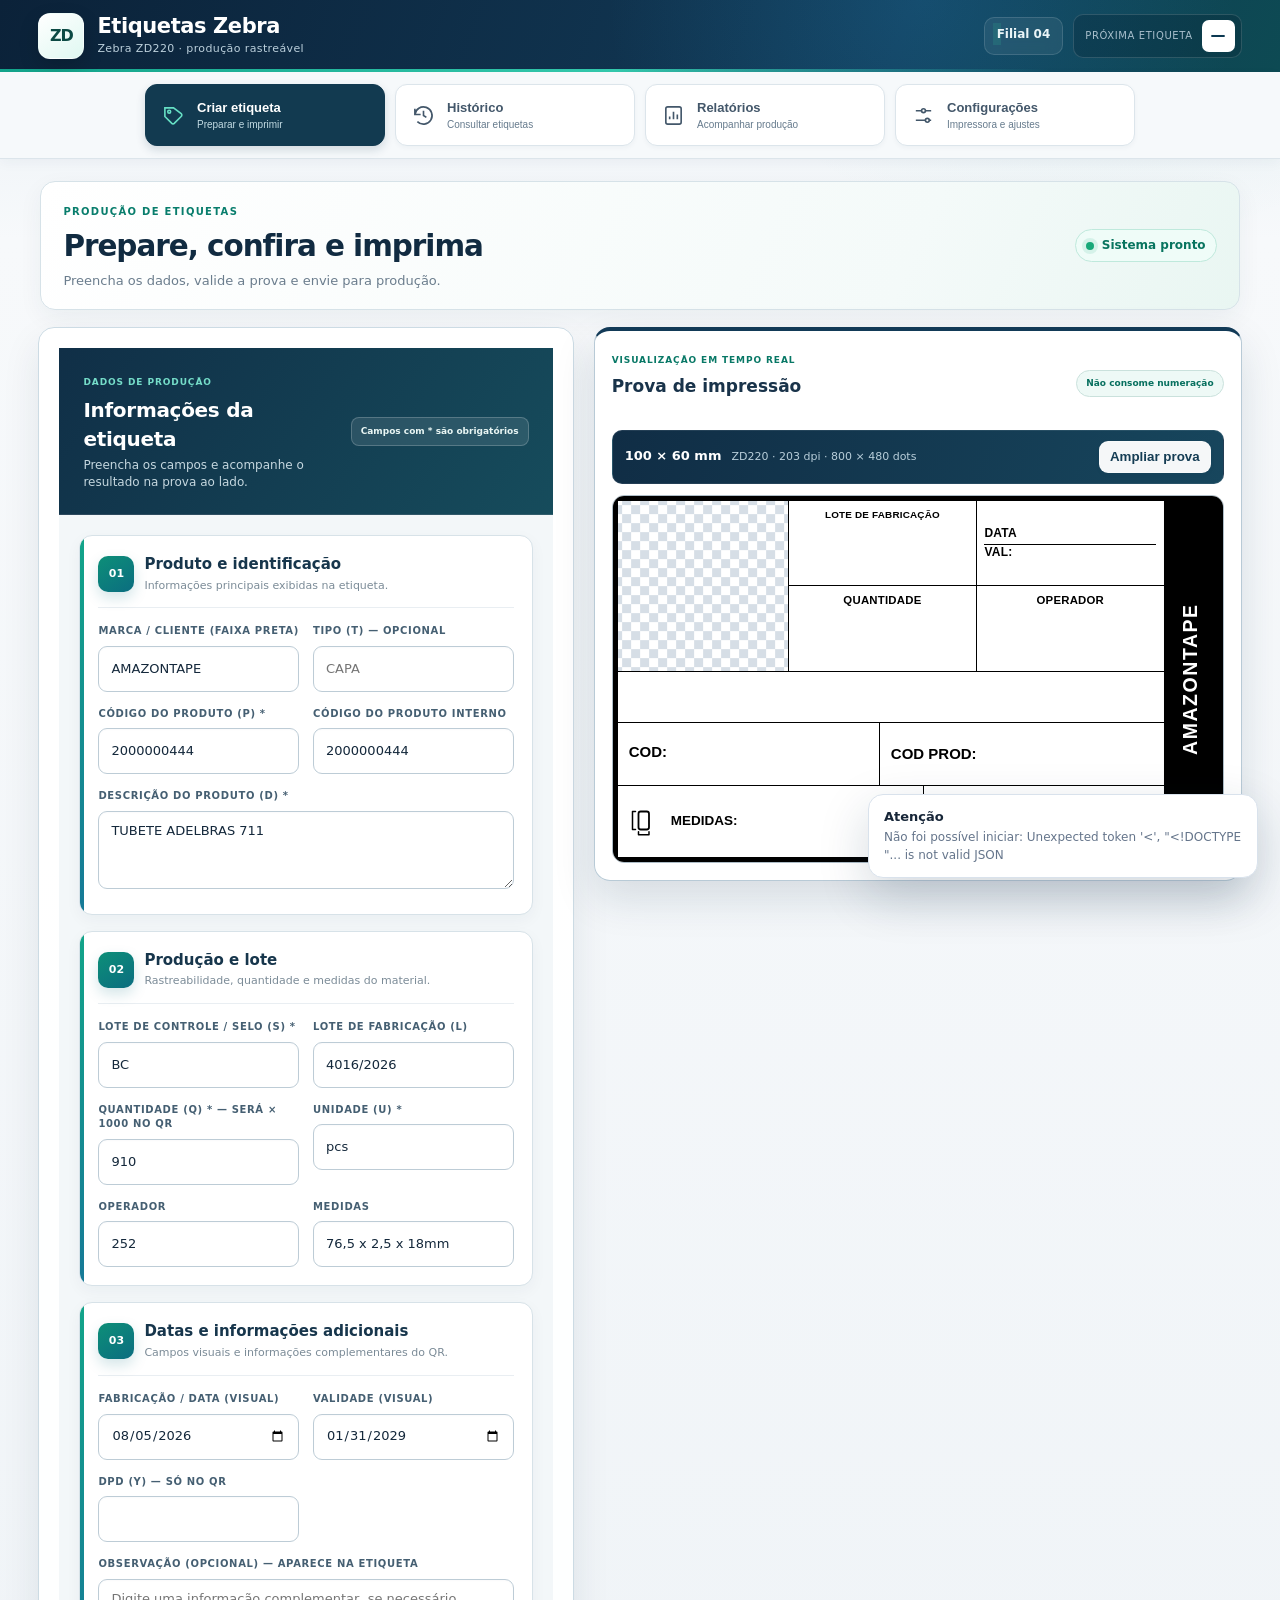
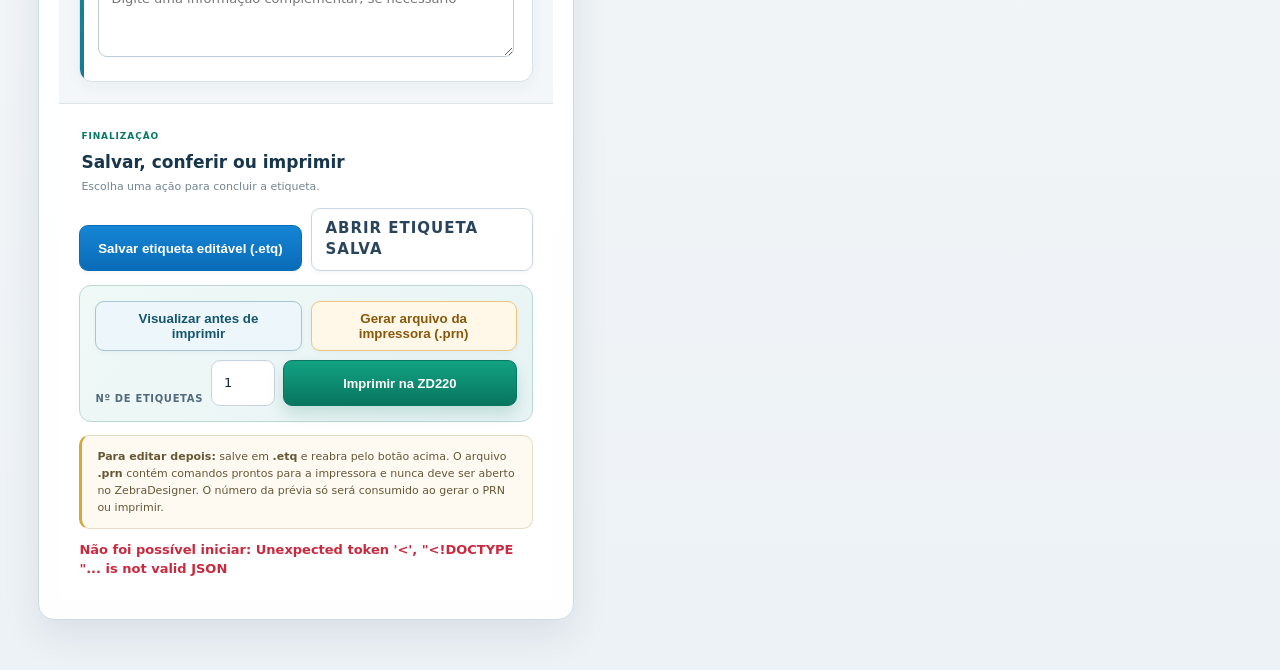
==== commit 74beb67f: "feat: melhorar o estilo das etiquetas e a navegação - Atualizado o CSS para a distribuição e alinham" ====
--- a/templates/index.html
+++ b/templates/index.html
@@ -4,7 +4,7 @@
     <meta charset="utf-8" />
     <meta name="viewport" content="width=device-width,initial-scale=1" />
     <title>Etiquetas Zebra</title>
-    <link rel="stylesheet" href="/static/style.css?v=74" />
+    <link rel="stylesheet" href="/static/style.css?v=76" />
   </head>
 
   <body>
@@ -28,21 +28,25 @@
       </div>
     </header>
 
-    <nav>
-      <button class="active" data-tab="editor">
-        Criar etiqueta
+    <nav class="workspaceNav" aria-label="Navegação principal">
+      <button type="button" class="active" data-tab="editor">
+        <svg class="navIcon" viewBox="0 0 24 24" fill="none" stroke="currentColor" stroke-width="1.7" aria-hidden="true"><path d="M20 13l-7 7a2 2 0 0 1-3 0l-7-7V4h9l8 6a2 2 0 0 1 0 3Z"/><circle cx="7.5" cy="8" r="1.5"/></svg>
+        <span>Criar etiqueta<small>Preparar e imprimir</small></span>
       </button>
 
-      <button data-tab="history">
-        Histórico
+      <button type="button" data-tab="history">
+        <svg class="navIcon" viewBox="0 0 24 24" fill="none" stroke="currentColor" stroke-width="1.7" aria-hidden="true"><path d="M3 11a9 9 0 1 1 2.6 7.4M3 5v6h6M12 7v5l3 2"/></svg>
+        <span>Histórico<small>Consultar etiquetas</small></span>
       </button>
 
-      <button data-tab="reports">
-        Relatórios
+      <button type="button" data-tab="reports">
+        <svg class="navIcon" viewBox="0 0 24 24" fill="none" stroke="currentColor" stroke-width="1.7" aria-hidden="true"><rect x="4" y="3" width="16" height="18" rx="2"/><path d="M8 16v-3m4 3V8m4 8v-5"/></svg>
+        <span>Relatórios<small>Acompanhar produção</small></span>
       </button>
 
-      <button data-tab="settings">
-        Configurações
+      <button type="button" data-tab="settings">
+        <svg class="navIcon" viewBox="0 0 24 24" fill="none" stroke="currentColor" stroke-width="1.7" aria-hidden="true"><path d="M4 7h6m4 0h6M4 17h10m4 0h2"/><circle cx="12" cy="7" r="2"/><circle cx="16" cy="17" r="2"/></svg>
+        <span>Configurações<small>Impressora e ajustes</small></span>
       </button>
     </nav>
 
@@ -380,7 +384,6 @@
 
                   <!-- ==================== MEDIDAS + LOGO ==================== -->
                   <div class="bottomRow">
-                    <div class="detailsStack">
                     <div class="medidas">
                       <svg
                         class="medIcon"
@@ -426,12 +429,6 @@
                       </div>
                     </div>
 
-                    <div class="observationBox isEmpty">
-                      <span class="observationLabel">OBSERVAÇÃO:</span>
-                      <span class="observationValue" data-out="observacao"></span>
-                    </div>
-                    </div>
-
                     <!-- LOGO DA ETIQUETA -->
                     <div class="logoBox">
                       <img
@@ -439,6 +436,10 @@
                         alt="Logo"
                         class="logoImage"
                       />
+                    </div>
+                    <div class="observationBox isEmpty">
+                      <span class="observationLabel">OBSERVAÇÃO:</span>
+                      <span class="observationValue" data-out="observacao"></span>
                     </div>
                   </div>
                 </div>
@@ -576,18 +577,18 @@
           <div class="rangeDeletePanel">
             <div class="rangeDeleteHeading">
               <div>
-                <span>EXCLUSÃO POR INTERVALO</span>
-                <h3>Apagar etiquetas específicas</h3>
-                <p>Informe os contadores inicial e final. Depois escolha exatamente qual será o próximo número.</p>
+                <span>EXCLUSÃO POR QUANTIDADE</span>
+                <h3>Apagar últimas etiquetas</h3>
+                <p>Informe quantas etiquetas apagar. A exclusão começa no topo do histórico e segue de cima para baixo.</p>
               </div>
             </div>
             <div class="rangeDeleteFields">
-              <label>Número inicial<input id="deleteRangeStart" type="number" min="1" step="1" placeholder="1" /></label>
-              <label>Número final<input id="deleteRangeEnd" type="number" min="1" step="1" placeholder="88" /></label>
-              <label>Próximo número exato<input id="deleteRangeNext" type="number" min="1" step="1" placeholder="89" /></label>
+              <label>Quantidade a apagar<input id="deleteLastCount" type="number" min="1" step="1" placeholder="Ex.: 20" /></label>
+              <label>Etiquetas que serão apagadas<input id="deleteLastRange" type="text" readonly placeholder="Informe a quantidade" /></label>
+              <label>Último número correto após excluir<input id="deleteLastCorrect" type="text" readonly placeholder="Calculado automaticamente" /></label>
               <button class="dangerButton" id="deleteHistoryRange" type="button">Revisar exclusão</button>
             </div>
-            <small>O próximo número não pode repetir uma etiqueta que permaneceu no histórico.</small>
+            <small>Exemplo: chegou a 100 e errou as últimas 20? Apague 20: o último número correto volta para 80. A impressão seguinte continua a sequência.</small>
           </div>
           </div>
           </div>
@@ -617,6 +618,7 @@
                   <th>Reutilizar dados</th>
                   <th>Arquivo da impressora</th>
                   <th>Corrigir numeração</th>
+                  <th>Excluir</th>
                 </tr>
               </thead>
 
@@ -817,7 +819,7 @@
          JAVASCRIPT
     ============================================================= -->
     <script
-      src="/static/app.js?v=27"
+      src="/static/app.js?v=28"
       defer
     ></script>
   </body>
--- a/static/style.css
+++ b/static/style.css
@@ -3787,3 +3787,106 @@
 }
 
 
+
+/* Distribuição da etiqueta conforme o modelo de referência. */
+.label .dataTable > .cell:first-child > .lotStack { flex-direction: row; }
+.label .dataTable .lotStack .lotTop { font-size: min(4.2cqw, 9cqh); }
+.label .dataTable .lotStack .lotBottom { display: none; }
+.label .dataTable .cell.big .qtyStack { flex-direction: row; gap: 1cqw; align-items: baseline; padding-top: 2cqh; }
+.label .bottomRow > .medidas { flex: 0 0 39%; width: 39%; }
+.label .bottomRow > .logoBox { flex: 0 0 26%; width: 26%; border-right: .3cqw solid #000; }
+.label .bottomRow > .observationBox { display: flex; flex: 1; border-top: 0; padding: 1cqh 1cqw; justify-content: flex-start; }
+.label .codRow > .codMain { flex: 0 0 48%; width: 48%; }
+
+
+.label .bottomRow > .observationBox.isEmpty { display: none; }
+.label .bottomRow:has(> .observationBox.isEmpty) > .medidas { flex: 0 0 56%; width: 56%; }
+.label .bottomRow > .logoBox:has(+ .observationBox.isEmpty) { flex: 1 1 auto; width: auto; border-right: 0; }
+
+/* Menu principal: atalhos com destaque para a pagina selecionada. */
+nav.workspaceNav {
+    display: grid;
+    grid-template-columns: repeat(4, minmax(0, 240px));
+    justify-content: center;
+    gap: 10px;
+    padding: 12px clamp(14px, 3vw, 48px);
+    background: #f6f9fb;
+    border-bottom: 1px solid #dce5eb;
+    box-shadow: 0 4px 12px rgba(15, 42, 71, .04);
+}
+.workspaceNav button {
+    position: relative;
+    display: flex;
+    align-items: center;
+    justify-content: flex-start;
+    gap: 12px;
+    min-width: 0;
+    min-height: 62px;
+    padding: 12px 16px;
+    border: 1px solid #dce5eb;
+    border-radius: 12px;
+    background: #fff;
+    color: #43576a;
+    text-align: left;
+    font-size: 13px;
+    transition: background .18s, border-color .18s, box-shadow .18s;
+}
+.workspaceNav button > span { display: grid; gap: 4px; }
+.workspaceNav button small { font-size: 10px; font-weight: 500; color: #667b8d; }
+.workspaceNav .navIcon { display: block; flex: 0 0 23px; width: 23px; height: 23px; margin: 0; transform: none; }
+.workspaceNav button:hover { background: #eef6f7; border-color: #9fcac3; color: #163f4c; }
+.workspaceNav button.active { background: #123a50; border-color: #123a50; color: #fff; box-shadow: 0 4px 10px rgba(18, 58, 80, .16); }
+.workspaceNav button.active small { color: #c3dce4; }
+.workspaceNav button.active .navIcon { color: #66dfc4; transform: none; }
+.workspaceNav button:focus-visible { outline: 3px solid #12a58a; outline-offset: 3px; }
+@media (max-width: 640px) {
+    nav.workspaceNav { gap: 6px; padding: 9px 10px; }
+    .workspaceNav button { min-height: 62px; padding: 9px 3px; flex-direction: column; justify-content: center; gap: 6px; font-size: 10px; text-align: center; }
+    .workspaceNav button small { display: none; }
+    .workspaceNav .navIcon { flex-basis: auto; width: 20px; height: 20px; }
+}
+
+/* Alinhamento dos campos da etiqueta, independente do tamanho da previa. */
+.label .dataTable > .cell:not(:nth-child(2)) {
+    display: grid;
+    grid-template-rows: 28% minmax(0, 1fr);
+    padding: 1cqh 1cqw;
+    align-items: center;
+    justify-items: center;
+}
+.label .dataTable > .cell:not(:nth-child(2)) > .cellLabel {
+    transform: none;
+    margin: 0;
+    width: 100%;
+    align-self: center;
+    text-align: center;
+    font-size: 1.9cqw;
+    line-height: 1.1;
+}
+.label .dataTable > .cell:first-child > .cellLabel { font-size: 1.65cqw; }
+.label .dataTable > .cell:not(:nth-child(2)) > .cellValue {
+    display: flex;
+    align-items: center;
+    justify-content: center;
+    align-self: stretch;
+    margin: 0;
+    padding: 0;
+    transform: none;
+    min-height: 0;
+    max-height: none;
+    width: 100%;
+    line-height: 1;
+}
+.label .dataTable .lotStack .lotTop { font-size: 4.4cqw; line-height: 1; letter-spacing: -.035em; }
+.label .dataTable .qtyStack .qtyNumber { font-size: 5.3cqw; line-height: 1; }
+.label .dataTable .qtyStack .qtyUnit { font-size: 3cqw; line-height: 1; }
+.label .dataTable > .cell:nth-child(4) > .cellValue { font-size: 5.3cqw; }
+.label .dataTable > .cell:nth-child(2) { padding: 1.5cqh 1.3cqw; }
+.label .dataTable > .cell:nth-child(2) > .subRow { transform: none; align-items: center; min-height: 5cqh; gap: .6cqw; }
+.label .dataTable .subRow .cellLabel { font-size: 2cqw; }
+.label .dataTable .subRow .cellValue { font-size: 2.8cqw; line-height: 1.15; }
+.label .dataTable > .cell:nth-child(2) > .subRow:first-child .cellValue { font-size: 2.65cqw; }
+.label .bottomRow > .logoBox { box-sizing: border-box; padding: 1cqh 1cqw; }
+.label .bottomRow > .observationBox { min-width: 0; gap: 1cqh; }
+.label .bottomRow .observationLabel { font-size: 1.65cqw; }
+.label .bottomRow .observationValue { font-size: 1.7cqw; line-height: 1.2; overflow-wrap: anywhere; }
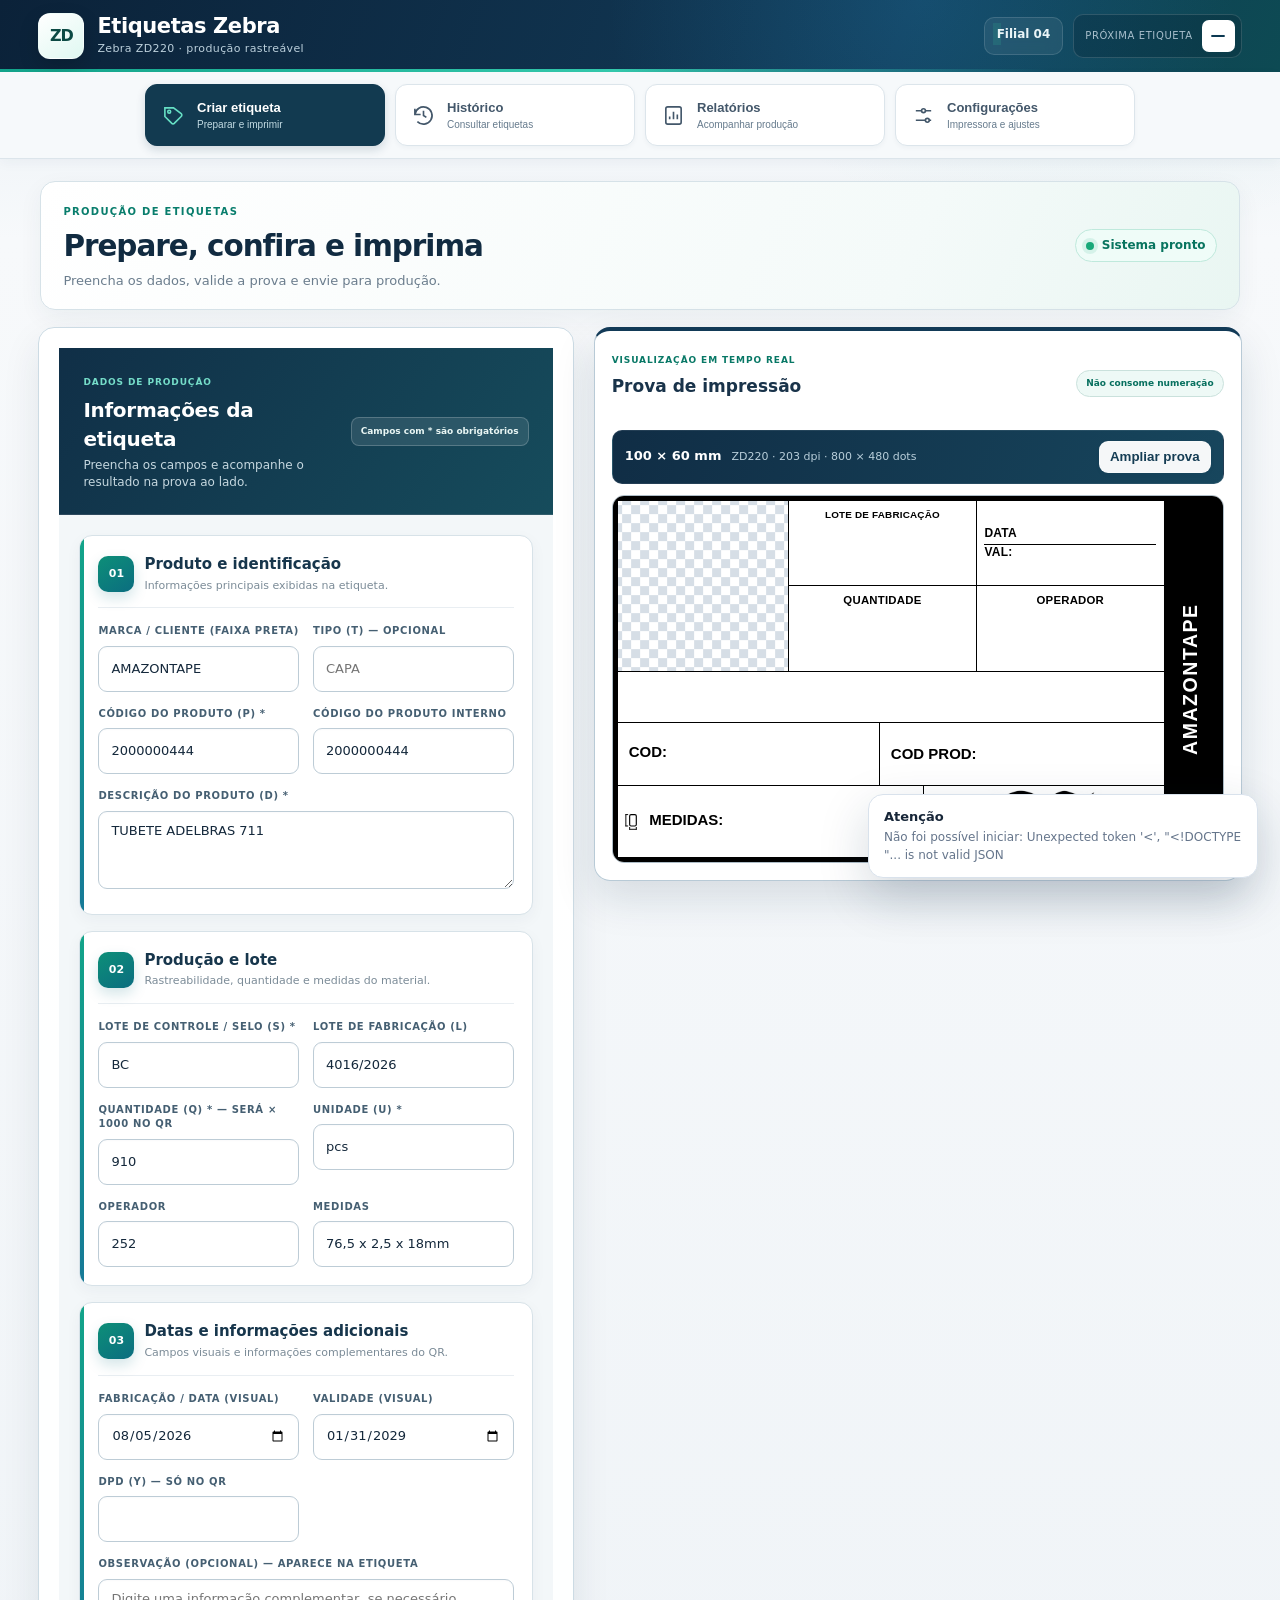
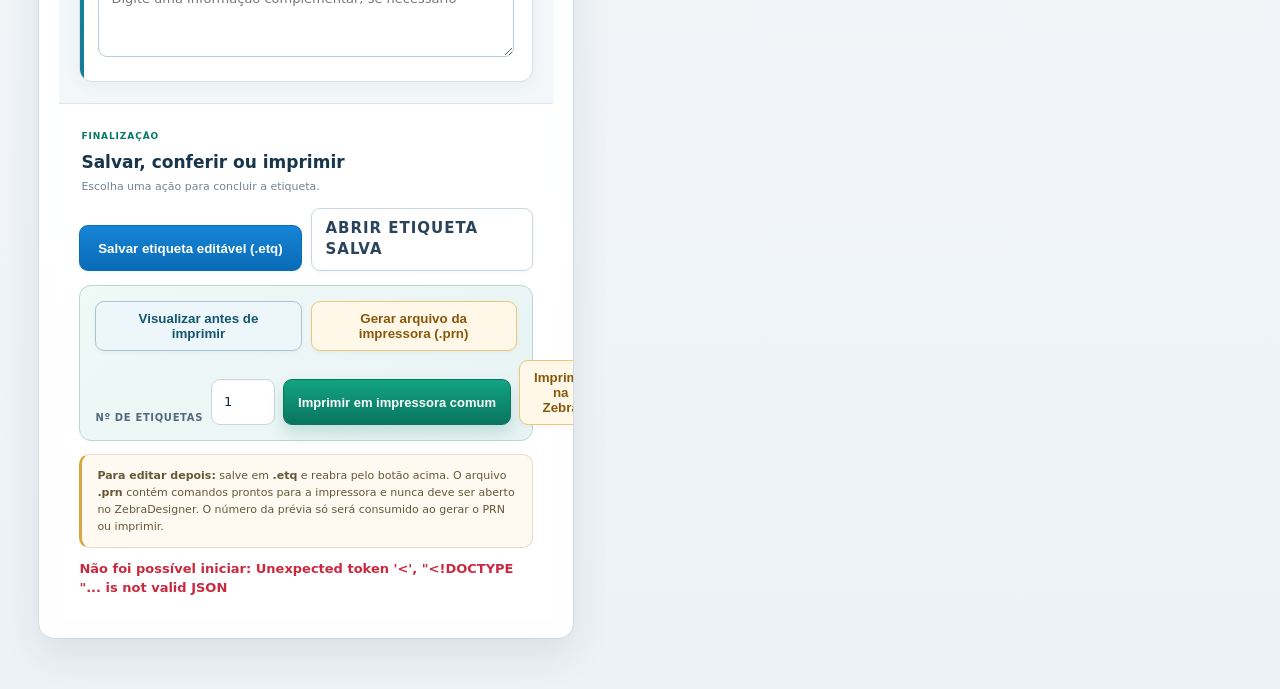
==== commit 2ed80816: "feat: adicionar suporte para impressão em impressora comum e melhorar a geração de etiquetas" ====
--- a/templates/index.html
+++ b/templates/index.html
@@ -4,7 +4,7 @@
     <meta charset="utf-8" />
     <meta name="viewport" content="width=device-width,initial-scale=1" />
     <title>Etiquetas Zebra</title>
-    <link rel="stylesheet" href="/static/style.css?v=76" />
+    <link rel="stylesheet" href="/static/style.css?v=78" />
   </head>
 
   <body>
@@ -262,8 +262,11 @@
                   value="1"
                 />
 
-                <button class="print" id="print">
-                  Imprimir na ZD220
+                <button class="print" id="printCommon" type="button">
+                  Imprimir em impressora comum
+                </button>
+                <button class="printFile" id="print" type="button">
+                  Imprimir na Zebra
                 </button>
               </div>
             </div>
@@ -819,7 +822,7 @@
          JAVASCRIPT
     ============================================================= -->
     <script
-      src="/static/app.js?v=28"
+      src="/static/app.js?v=29"
       defer
     ></script>
   </body>
--- a/static/style.css
+++ b/static/style.css
@@ -3886,7 +3886,12 @@
 .label .dataTable .subRow .cellLabel { font-size: 2cqw; }
 .label .dataTable .subRow .cellValue { font-size: 2.8cqw; line-height: 1.15; }
 .label .dataTable > .cell:nth-child(2) > .subRow:first-child .cellValue { font-size: 2.65cqw; }
-.label .bottomRow > .logoBox { box-sizing: border-box; padding: 1cqh 1cqw; }
+.label .bottomRow > .logoBox { box-sizing: border-box; padding: .8cqh .8cqw; }
+.label .bottomRow .logoImage { width: 100%; height: 100%; object-fit: contain; }
+.label .bottomRow > .medidas { padding: .8cqh .9cqw; gap: .5cqw; }
+.label .bottomRow .medIcon { width: 3.8cqw; height: 8cqh; }
+.label .bottomRow .medLabel { font-size: 2.5cqw; }
+.label .bottomRow .medValue { font-size: 4.5cqw; margin-top: 1cqh; }
 .label .bottomRow > .observationBox { min-width: 0; gap: 1cqh; }
 .label .bottomRow .observationLabel { font-size: 1.65cqw; }
 .label .bottomRow .observationValue { font-size: 1.7cqw; line-height: 1.2; overflow-wrap: anywhere; }
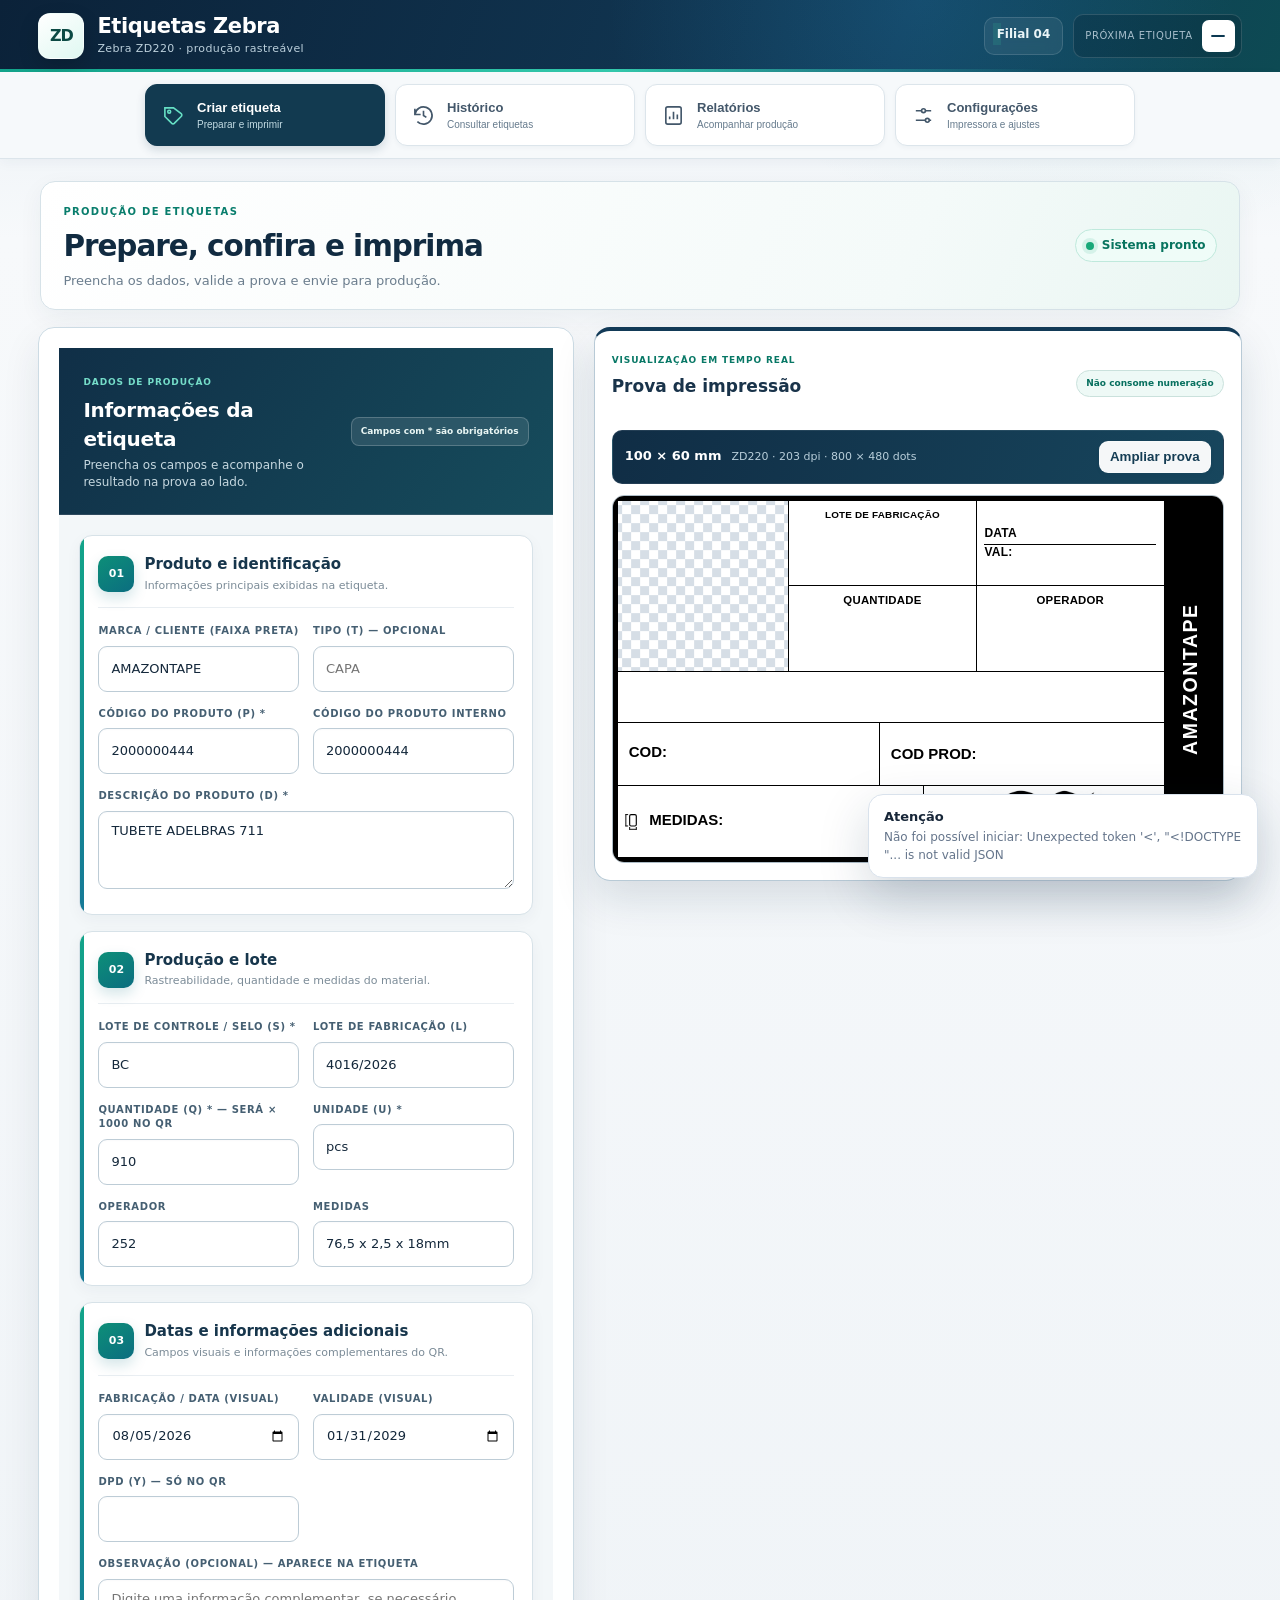
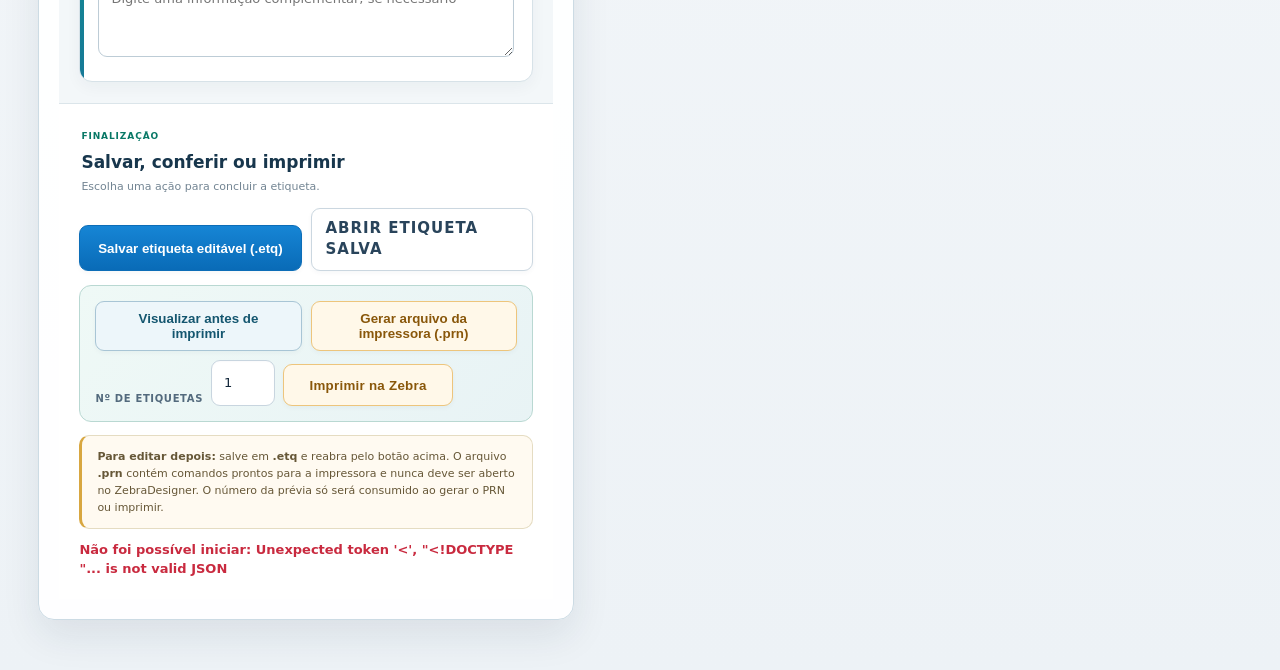
==== commit 4cd1e193: "feat: refatorar a geração de código QR e melhorar os estilos dos botões de impressão" ====
--- a/templates/index.html
+++ b/templates/index.html
@@ -262,10 +262,7 @@
                   value="1"
                 />
 
-                <button class="print" id="printCommon" type="button">
-                  Imprimir em impressora comum
-                </button>
-                <button class="printFile" id="print" type="button">
+                <button class="printFile zebraButton" id="print" type="button">
                   Imprimir na Zebra
                 </button>
               </div>
--- a/static/style.css
+++ b/static/style.css
@@ -693,12 +693,12 @@
 .label .qr img {
     display: block;
 
-    width: 96%;
-    height: 96%;
-    max-width: 96%;
-    margin: 2%;
-
-    object-fit: contain;
+    width: 100%;
+    height: 100%;
+    max-width: 100%;
+    margin: 0;
+
+    object-fit: cover;
 
     image-rendering: pixelated;
 }
@@ -1642,6 +1642,10 @@
 .printGroup {
     display: flex;
 
+    visibility: visible;
+
+    opacity: 1;
+
     align-items: end;
 
     gap: 8px;
@@ -1677,6 +1681,26 @@
     color: #9a3412;
 
     border: 1px solid #fdba74;
+}
+
+.zebraButton {
+    display: inline-flex;
+
+    align-items: center;
+
+    justify-content: center;
+
+    min-width: 170px;
+
+    padding: 10px 16px;
+
+    font-weight: 800;
+
+    letter-spacing: .02em;
+
+    visibility: visible;
+
+    opacity: 1;
 }
 
 .smallButton {
@@ -3891,7 +3915,7 @@
 .label .bottomRow > .medidas { padding: .8cqh .9cqw; gap: .5cqw; }
 .label .bottomRow .medIcon { width: 3.8cqw; height: 8cqh; }
 .label .bottomRow .medLabel { font-size: 2.5cqw; }
-.label .bottomRow .medValue { font-size: 4.5cqw; margin-top: 1cqh; }
+.label .bottomRow .medValue { font-size: 4.8cqw; margin-top: 1cqh; font-weight: 900; }
 .label .bottomRow > .observationBox { min-width: 0; gap: 1cqh; }
 .label .bottomRow .observationLabel { font-size: 1.65cqw; }
 .label .bottomRow .observationValue { font-size: 1.7cqw; line-height: 1.2; overflow-wrap: anywhere; }
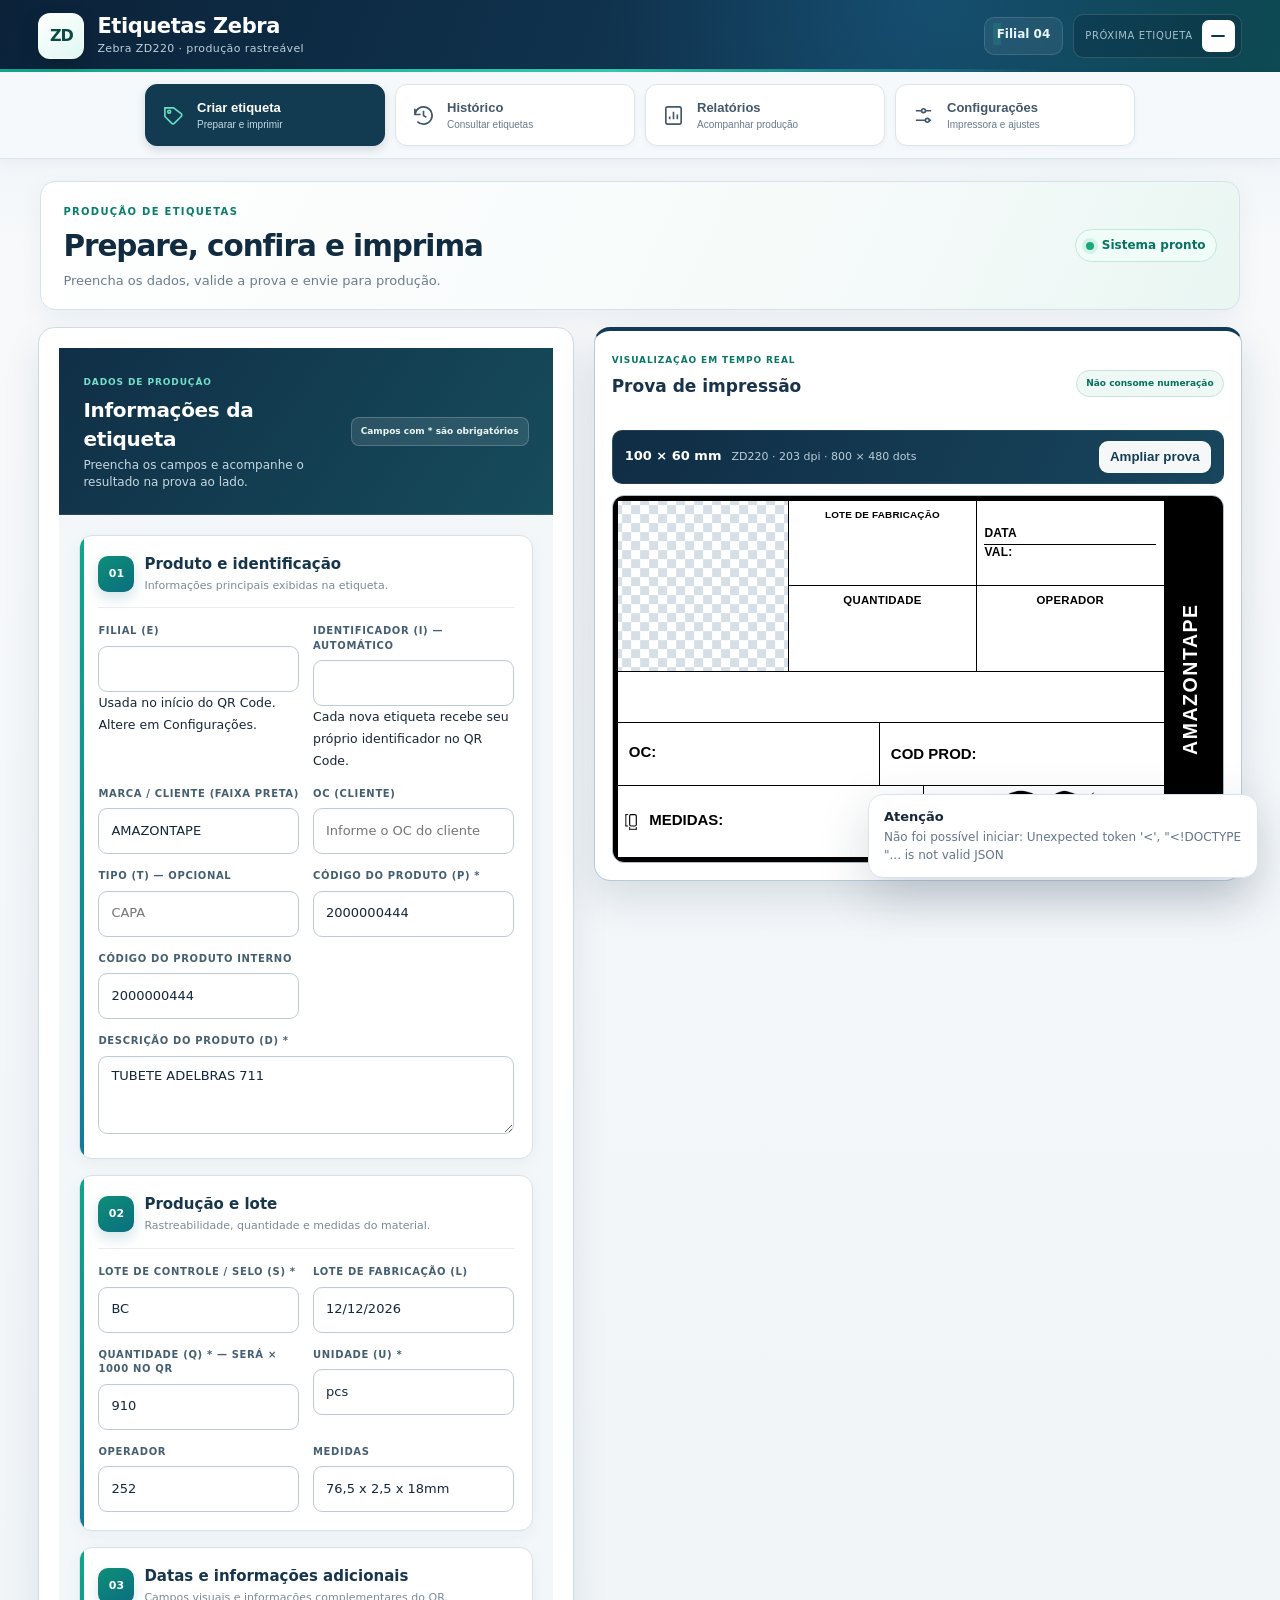
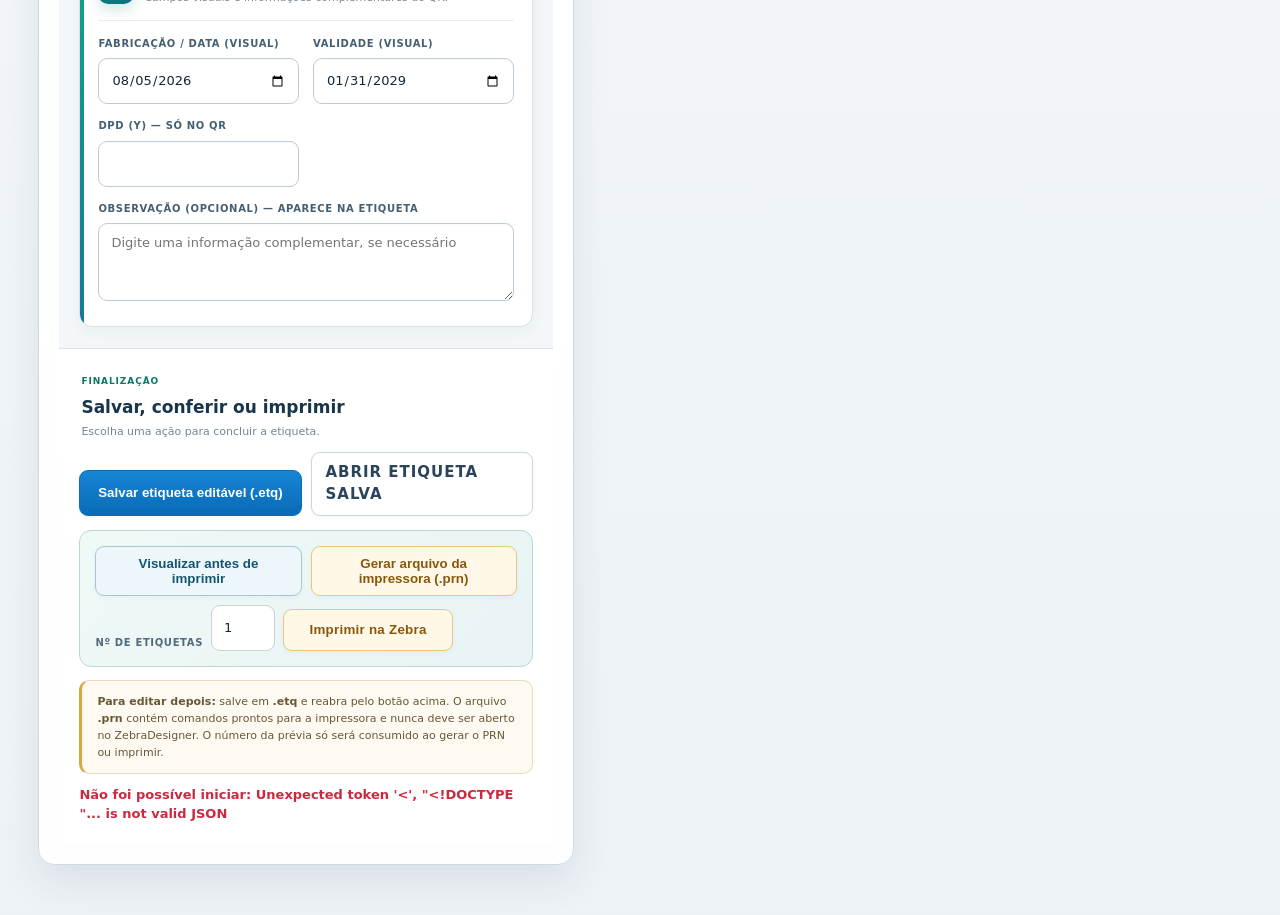
==== commit 5a290d75: "Adicione testes unitários para a função qr_payload em test_qr_payload.py - Implementar testes para v" ====
--- a/templates/index.html
+++ b/templates/index.html
@@ -83,8 +83,23 @@
                 <div class="editorSectionHeading"><span>01</span><div><h3>Produto e identificação</h3><p>Informações principais exibidas na etiqueta.</p></div></div>
                 <div class="editorSectionFields">
               <div>
+                <label for="qrBranch">Filial (E)</label>
+                <input id="qrBranch" value="" readonly aria-describedby="qrBranchHint" />
+                <small id="qrBranchHint">Usada no início do QR Code. Altere em Configurações.</small>
+              </div>
+              <div>
+                <label for="qrIdentifier">Identificador (I) — automático</label>
+                <input id="qrIdentifier" value="" readonly aria-describedby="qrIdentifierHint" />
+                <small id="qrIdentifierHint">Cada nova etiqueta recebe seu próprio identificador no QR Code.</small>
+              </div>
+              <div>
                 <label>Marca / Cliente (faixa preta)</label>
                 <input name="cliente" value="AMAZONTAPE" />
+              </div>
+
+              <div>
+                <label for="oc">OC (Cliente)</label>
+                <input id="oc" name="oc" value="" maxlength="80" placeholder="Informe o OC do cliente" />
               </div>
 
               <div>
@@ -144,8 +159,8 @@
                 <label>Lote de fabricação (L)</label>
                 <input
                   name="lote_base"
-                  value="4016/2026"
-                  placeholder="4016/2026"
+                  value="12/12/2026"
+                  placeholder="DD/MM/AAAA"
                 />
               </div>
 
@@ -364,10 +379,10 @@
                   <!-- ==================== CÓDIGOS ==================== -->
                   <div class="codRow">
                     <div class="codMain">
-                      <span class="codLabelMain">COD:</span>
+                      <span class="codLabelMain">OC:</span>
                       <span
                         class="codValueMain"
-                        data-out="produto_codigo"
+                        data-out="oc"
                       ></span>
                     </div>
 
@@ -819,7 +834,7 @@
          JAVASCRIPT
     ============================================================= -->
     <script
-      src="/static/app.js?v=29"
+      src="/static/app.js?v=34"
       defer
     ></script>
   </body>
--- a/static/style.css
+++ b/static/style.css
@@ -1171,7 +1171,7 @@
 }
 
 /* ---------------------------------------------------------
-   COD PRINCIPAL
+   OC / CLIENTE
    --------------------------------------------------------- */
 
 .label .codRow .codMain {
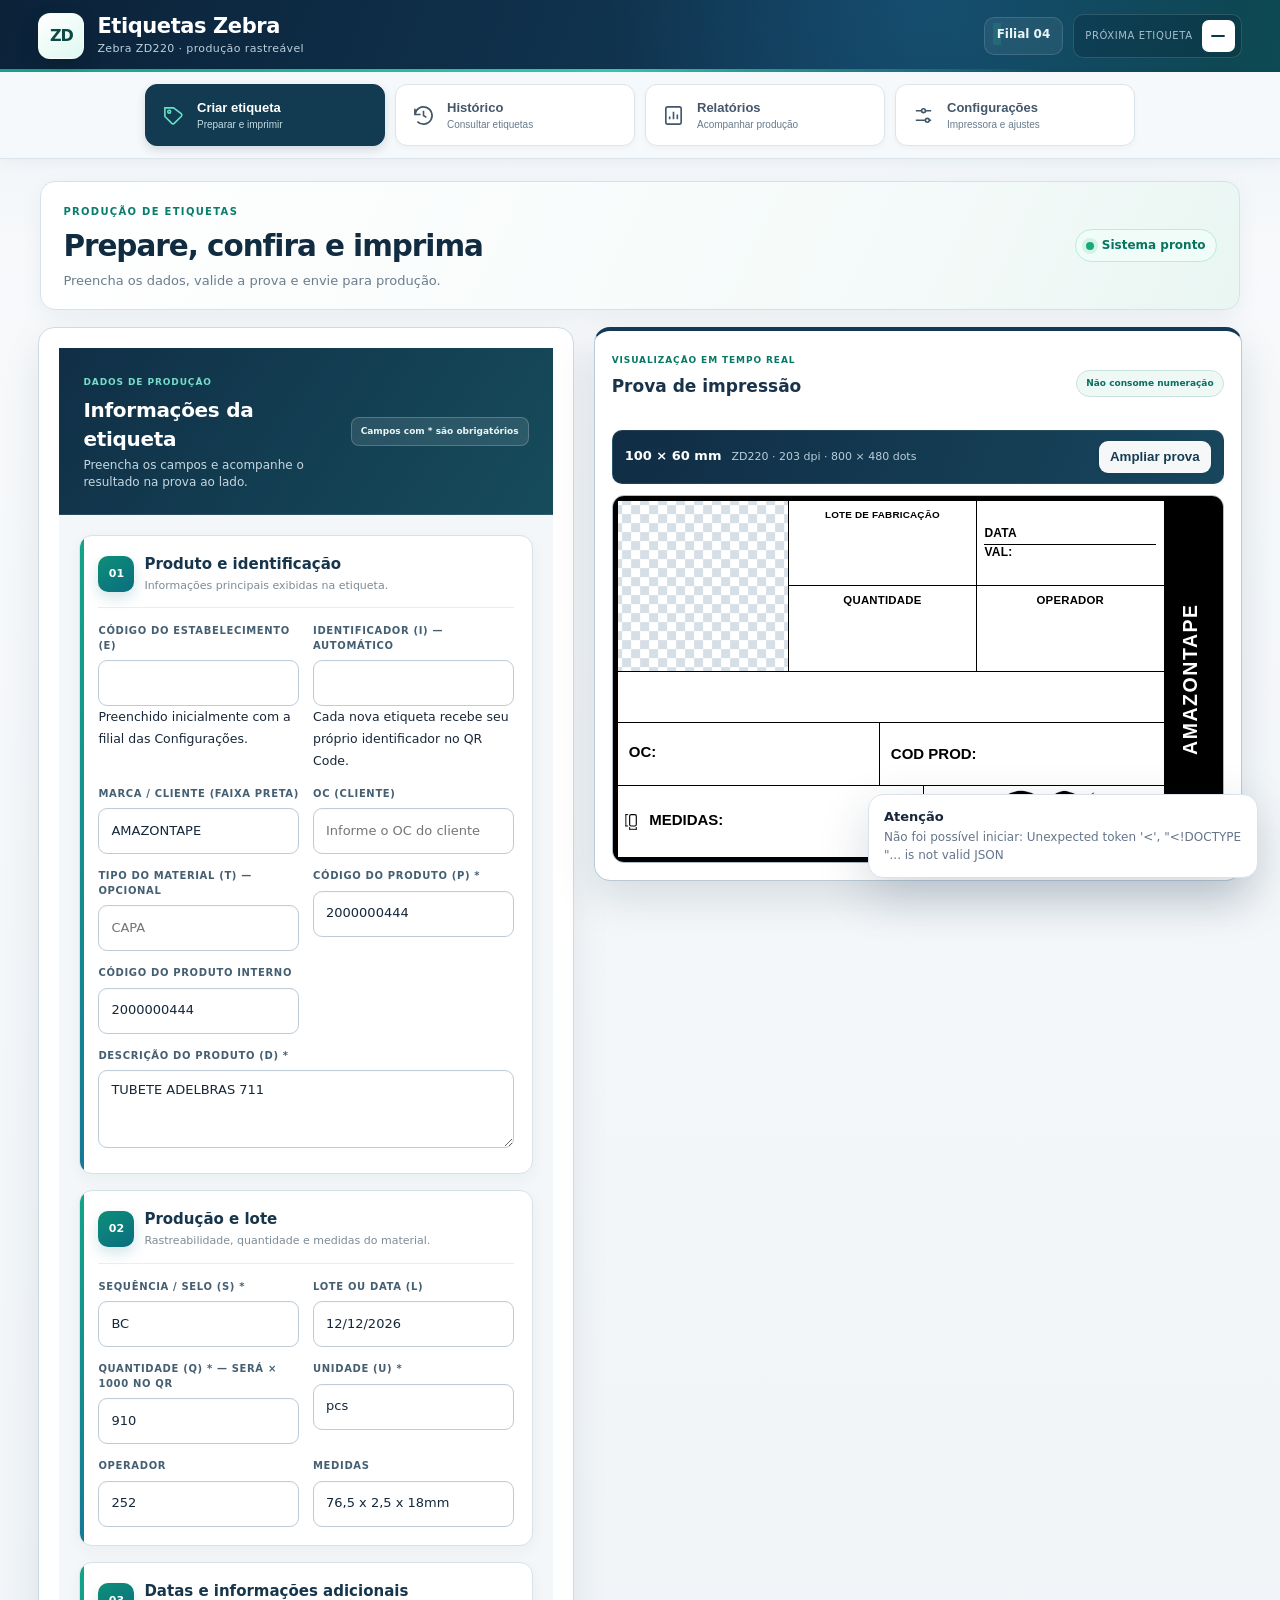
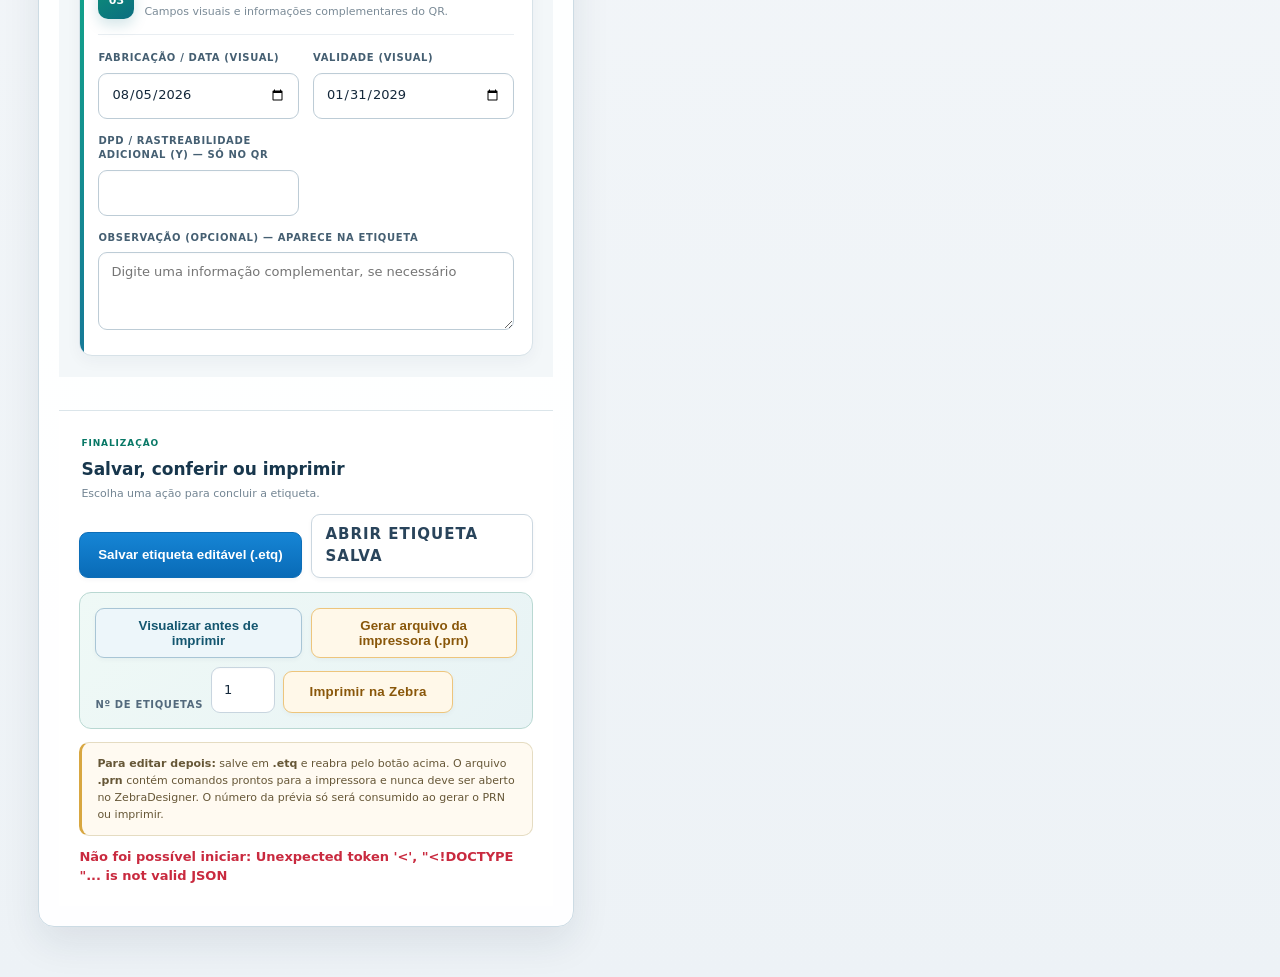
==== commit c0a4ef04: "feat: aprimorar a geração e validação de código QR, atualizar campos de rótulos na UI" ====
--- a/templates/index.html
+++ b/templates/index.html
@@ -83,9 +83,9 @@
                 <div class="editorSectionHeading"><span>01</span><div><h3>Produto e identificação</h3><p>Informações principais exibidas na etiqueta.</p></div></div>
                 <div class="editorSectionFields">
               <div>
-                <label for="qrBranch">Filial (E)</label>
-                <input id="qrBranch" value="" readonly aria-describedby="qrBranchHint" />
-                <small id="qrBranchHint">Usada no início do QR Code. Altere em Configurações.</small>
+                <label for="qrBranch">Código do estabelecimento (E)</label>
+                <input id="qrBranch" name="filial" value="" maxlength="10" aria-describedby="qrBranchHint" />
+                <small id="qrBranchHint">Preenchido inicialmente com a filial das Configurações.</small>
               </div>
               <div>
                 <label for="qrIdentifier">Identificador (I) — automático</label>
@@ -103,7 +103,7 @@
               </div>
 
               <div>
-                <label>Tipo (T) — opcional</label>
+                <label>Tipo do material (T) — opcional</label>
                 <input
                   name="tipo"
                   value=""
@@ -146,7 +146,7 @@
                 <div class="editorSectionFields">
 
               <div>
-                <label>Lote de controle / selo (S) *</label>
+                <label>Sequência / selo (S) *</label>
                 <input
                   name="lote_controle"
                   value="BC"
@@ -156,7 +156,7 @@
               </div>
 
               <div>
-                <label>Lote de fabricação (L)</label>
+                <label>Lote ou data (L)</label>
                 <input
                   name="lote_base"
                   value="12/12/2026"
@@ -223,7 +223,7 @@
               </div>
 
               <div>
-                <label>DPD (Y) — só no QR</label>
+                <label>DPD / rastreabilidade adicional (Y) — só no QR</label>
                 <input name="dpd" />
               </div>
 
@@ -239,6 +239,7 @@
               </section>
             </form>
 
+            <div id="qrFeedback" class="status" aria-live="polite"></div>
             <div class="editorFinishPanel">
             <div class="editorActionsHeading"><span>FINALIZAÇÃO</span><h3>Salvar, conferir ou imprimir</h3><p>Escolha uma ação para concluir a etiqueta.</p></div>
             <div class="actions projectActions">
@@ -343,7 +344,7 @@
                           <span class="cellLabel">VAL:&nbsp;</span>
                           <span
                             class="cellValue"
-                            data-out-valmes="validade"
+                            data-out-date="validade"
                           ></span>
                         </div>
                       </div>
@@ -834,7 +835,7 @@
          JAVASCRIPT
     ============================================================= -->
     <script
-      src="/static/app.js?v=34"
+      src="/static/app.js?v=36"
       defer
     ></script>
   </body>
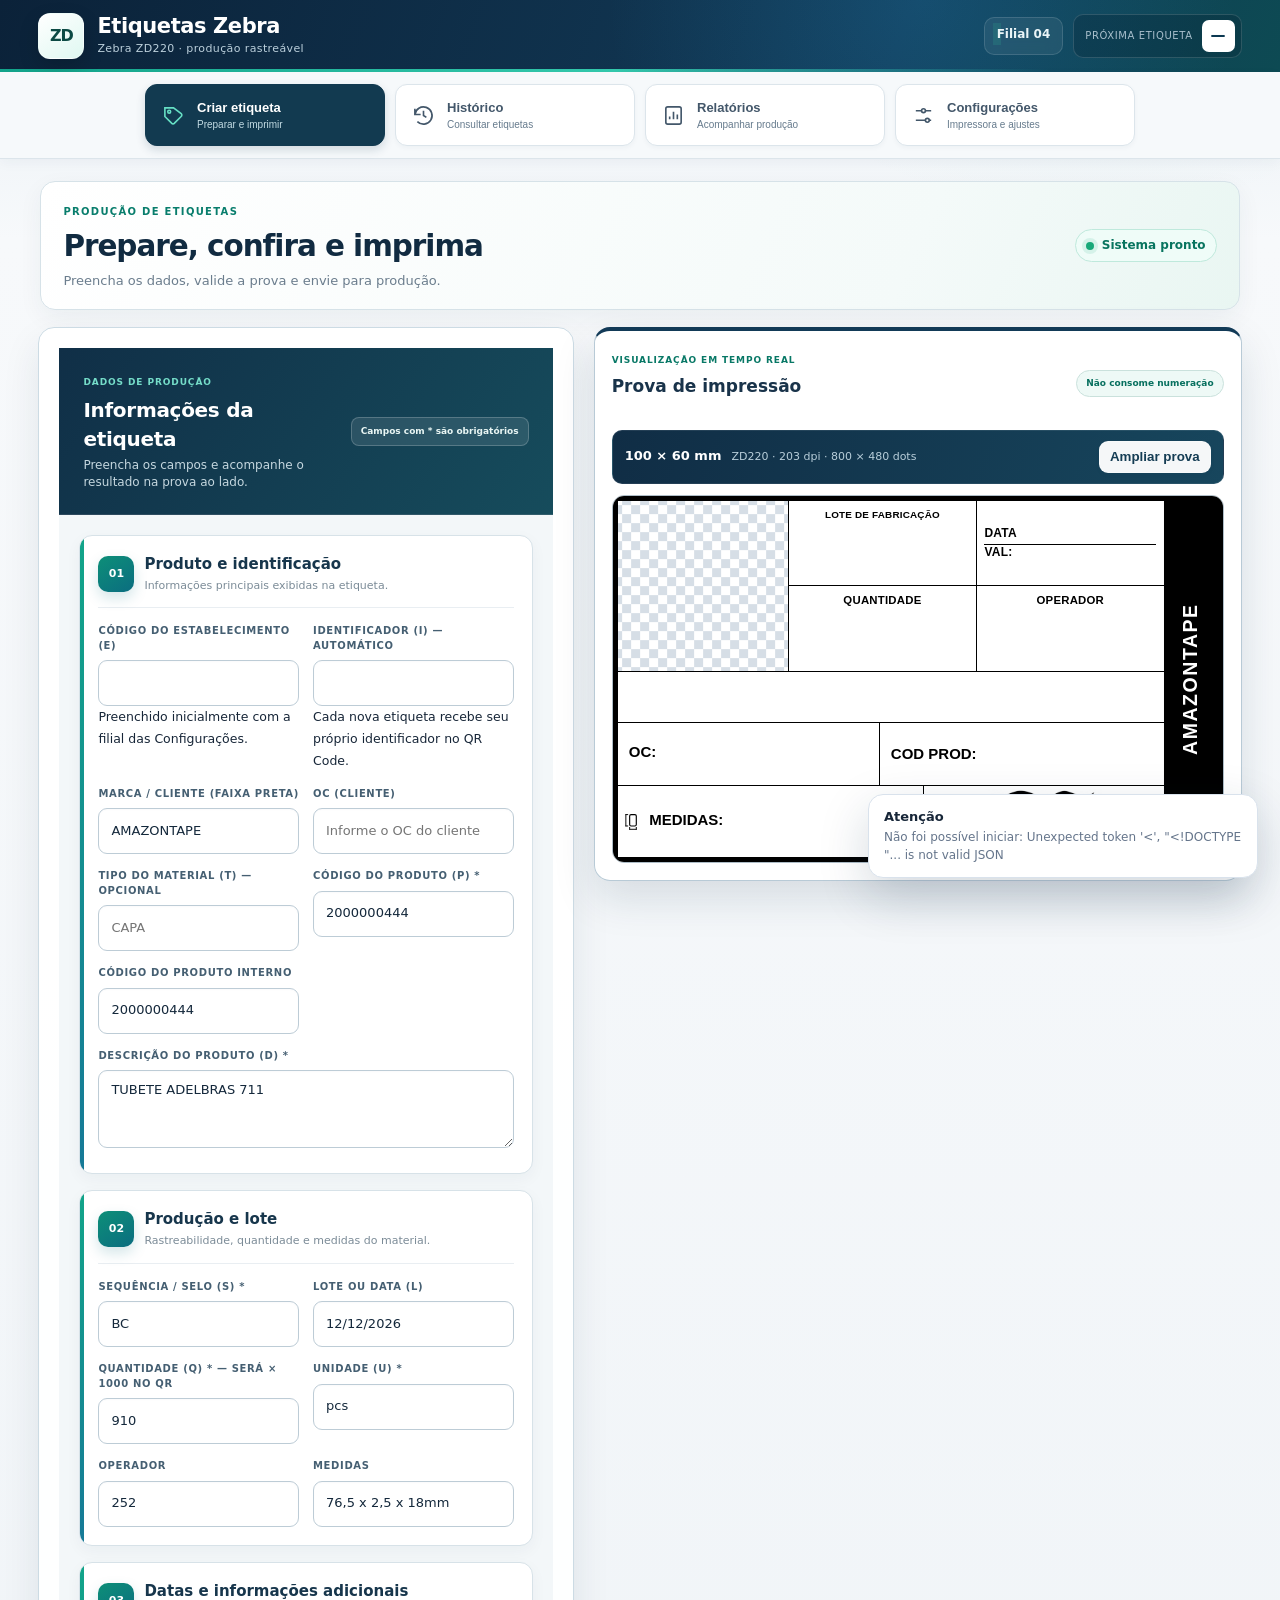
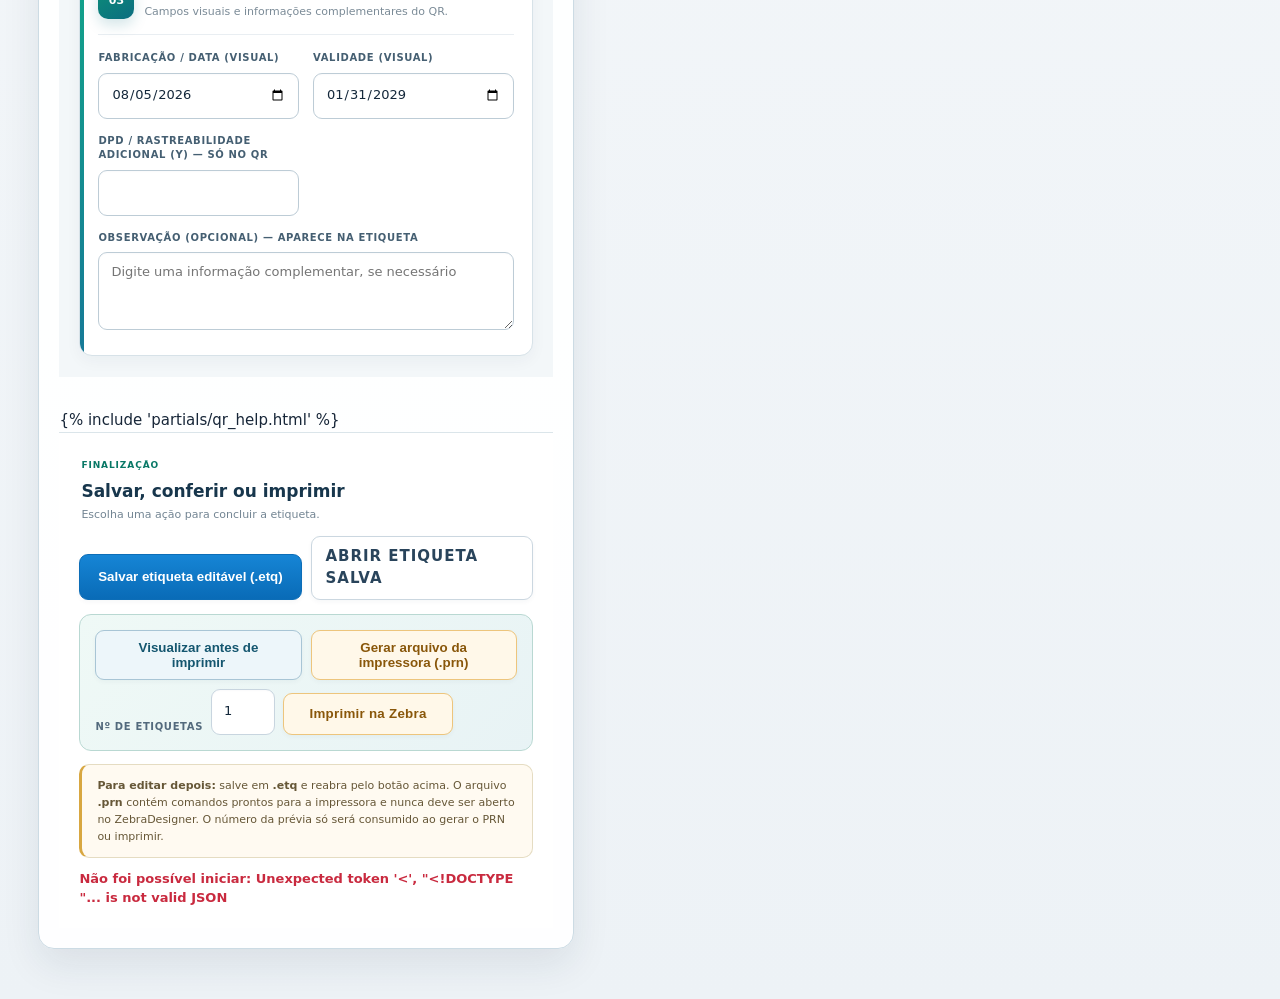
==== commit 8ccba1d7: "docs: atualiza testes e documentação de QR Code Remove arquivos de teste obsoletos: - test_printing." ====
--- a/templates/index.html
+++ b/templates/index.html
@@ -4,7 +4,7 @@
     <meta charset="utf-8" />
     <meta name="viewport" content="width=device-width,initial-scale=1" />
     <title>Etiquetas Zebra</title>
-    <link rel="stylesheet" href="/static/style.css?v=78" />
+    <link rel="stylesheet" href="/static/style.css?v=79" />
   </head>
 
   <body>
@@ -240,6 +240,7 @@
             </form>
 
             <div id="qrFeedback" class="status" aria-live="polite"></div>
+            {% include 'partials/qr_help.html' %}
             <div class="editorFinishPanel">
             <div class="editorActionsHeading"><span>FINALIZAÇÃO</span><h3>Salvar, conferir ou imprimir</h3><p>Escolha uma ação para concluir a etiqueta.</p></div>
             <div class="actions projectActions">
@@ -835,7 +836,7 @@
          JAVASCRIPT
     ============================================================= -->
     <script
-      src="/static/app.js?v=36"
+      src="/static/app.js?v=37"
       defer
     ></script>
   </body>
--- a/static/style.css
+++ b/static/style.css
@@ -3919,3 +3919,23 @@
 .label .bottomRow > .observationBox { min-width: 0; gap: 1cqh; }
 .label .bottomRow .observationLabel { font-size: 1.65cqw; }
 .label .bottomRow .observationValue { font-size: 1.7cqw; line-height: 1.2; overflow-wrap: anywhere; }
+
+/* Ajuda do formulário; não participa da arte da etiqueta. */
+.qrHelp { min-width: 0; margin: 16px 0; border: 1px solid #c5d6df; border-radius: 10px; background: #f7fafc; color: #243f50; }
+.qrHelp > summary { padding: 14px 16px; cursor: pointer; font-size: 14px; font-weight: 700; line-height: 1.5; }
+.qrHelp > summary:focus-visible { outline: 3px solid #12a58a; outline-offset: 2px; border-radius: 10px; }
+.qrHelp[open] > summary { border-bottom: 1px solid #c5d6df; }
+.qrHelpBody { min-width: 0; padding: 4px 16px 16px; font-size: 13px; line-height: 1.65; }
+.qrHelpBody h3 { margin: 22px 0 8px; font-size: 15px; color: #123a50; }
+.qrHelpBody p { margin: 12px 0; }
+.qrHelpBody code { font-family: Consolas, monospace; font-size: .95em; }
+.qrHelpBody ol { padding-left: 22px; }
+.qrHelpBody li + li { margin-top: 8px; }
+.qrHelpTable { max-width: 100%; overflow-x: auto; border: 1px solid #d7e2e8; border-radius: 6px; }
+.qrHelpTable table { width: 100%; min-width: 460px; border-collapse: collapse; font-size: 12px; white-space: normal; }
+.qrHelpTable th, .qrHelpTable td { padding: 10px; text-align: left; vertical-align: top; border-bottom: 1px solid #d7e2e8; white-space: normal; }
+.qrHelpTable thead th { position: static; background: #eaf1f5; color: #123a50; }
+.qrHelpTable tbody th { width: 48px; }
+.qrHelpTable tbody tr:last-child > * { border-bottom: 0; }
+.qrHelpExample { max-width: 100%; overflow-x: auto; padding: 12px; border: 1px solid #d7e2e8; border-radius: 6px; background: #fff; color: #172f40; white-space: pre; font-size: 12px; }
+@media print { .qrHelp { display: none !important; } }
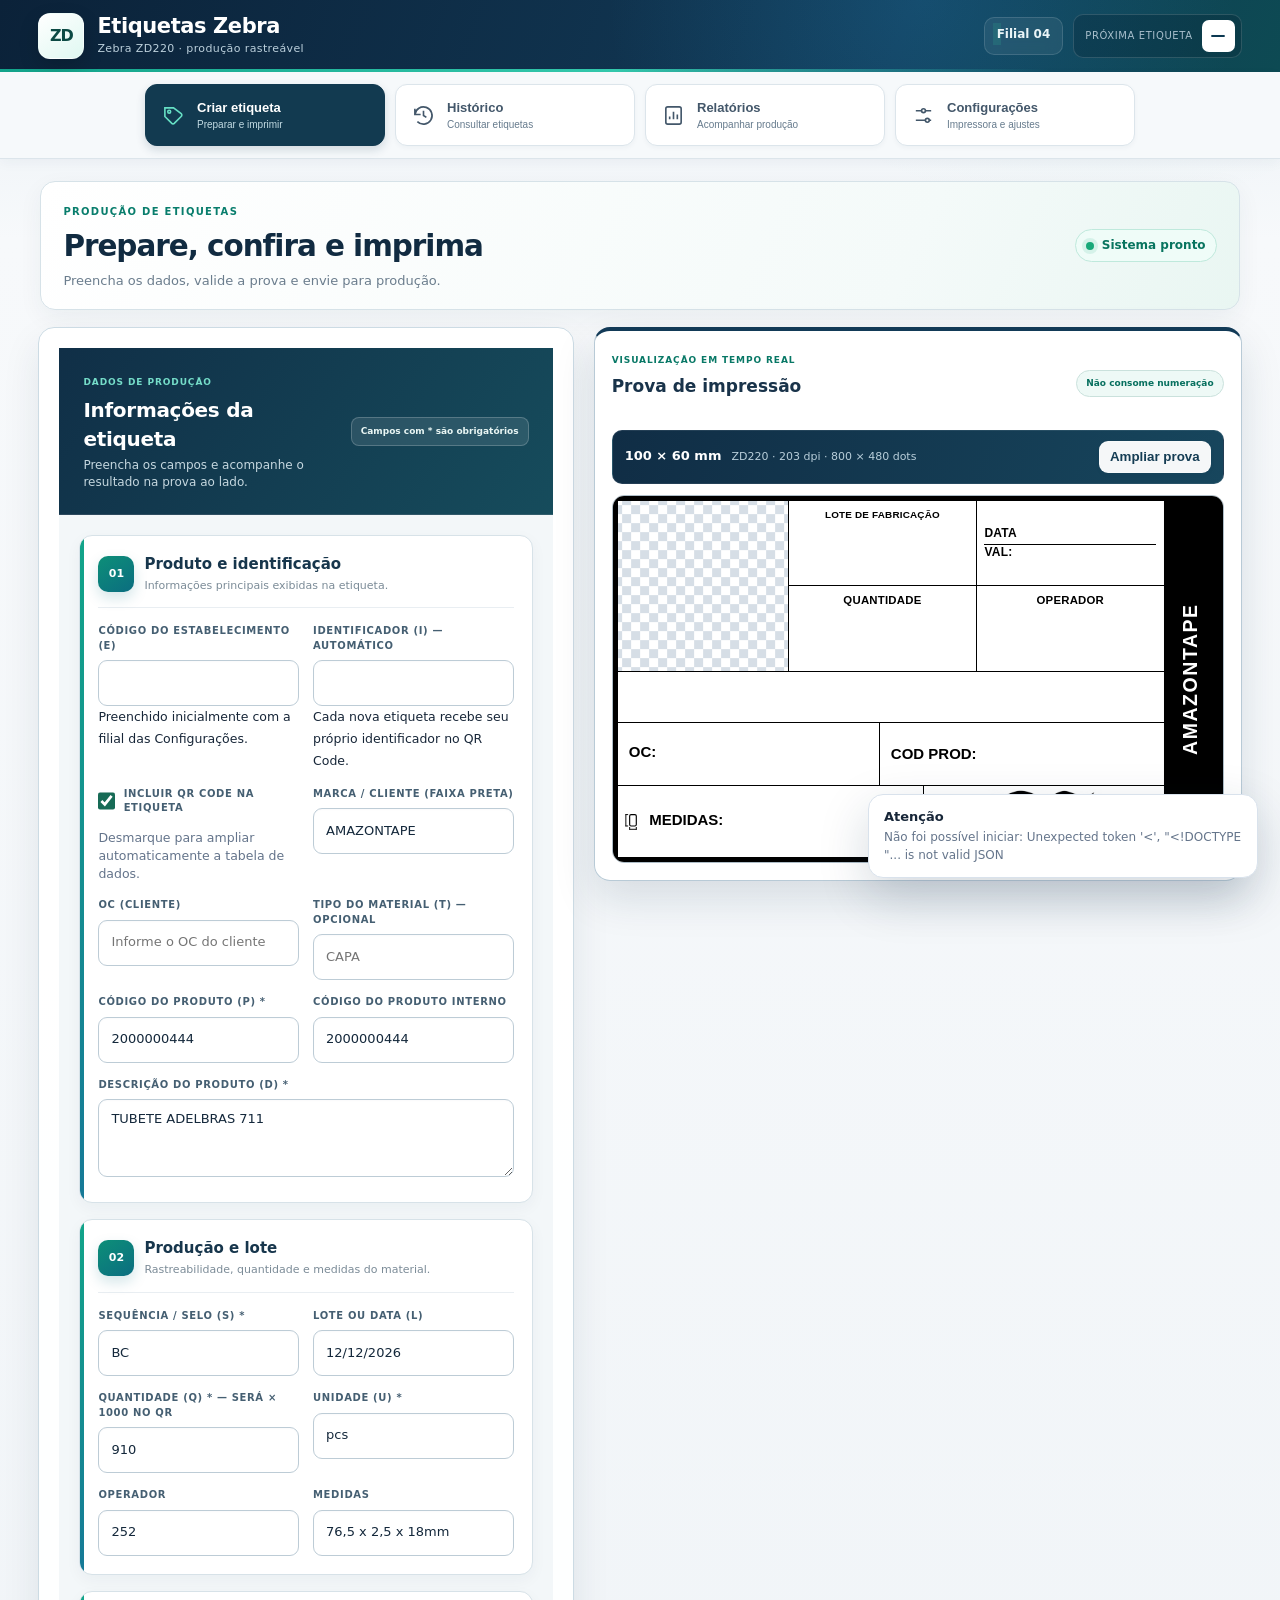
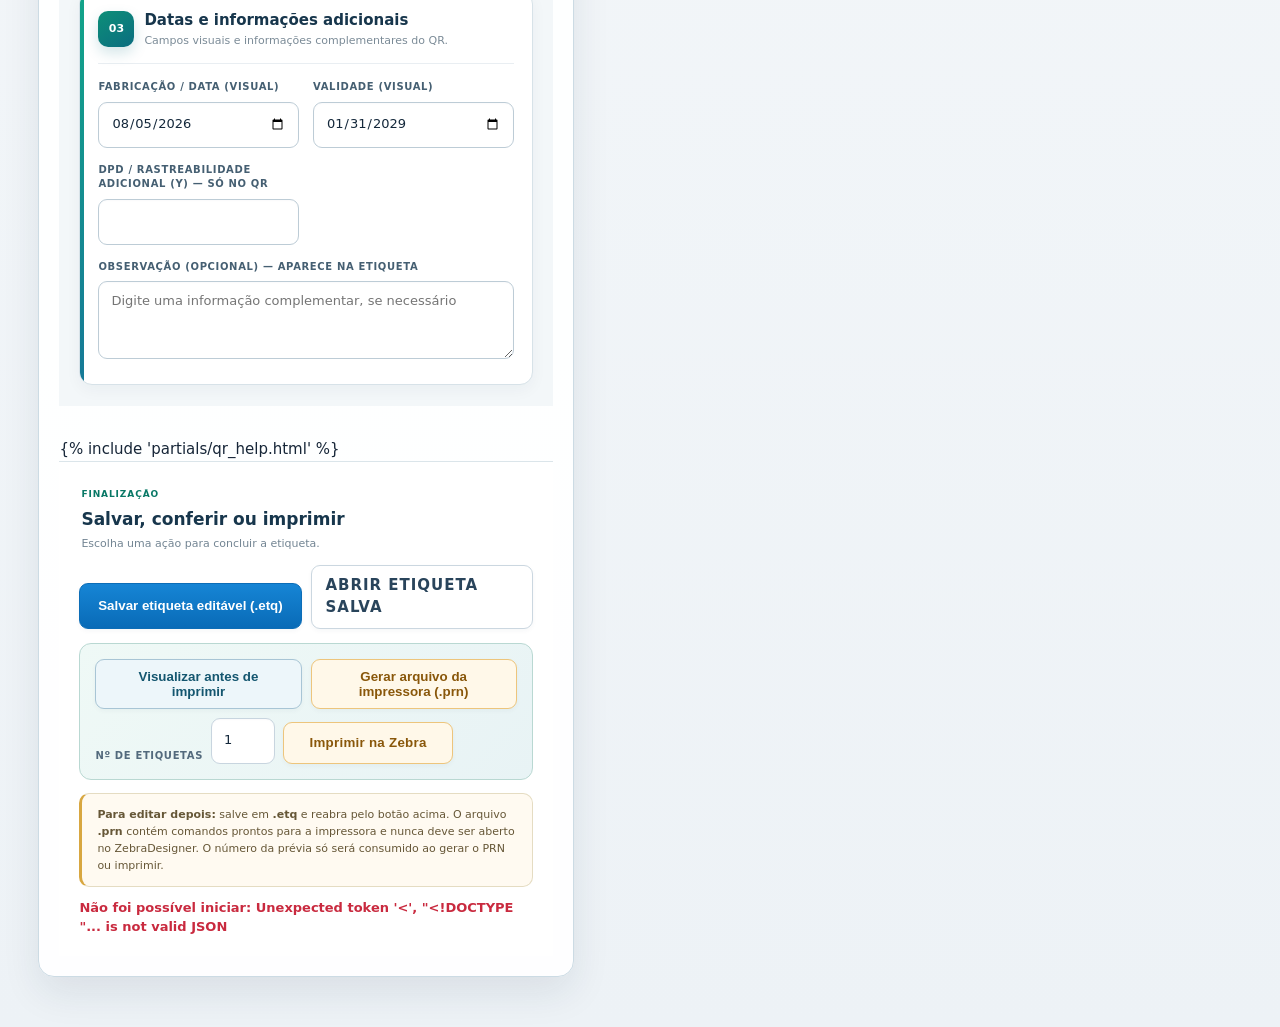
==== commit cf215213: "Foi feito alteração no qr-code aonde o usuario pode desativar e ativar novamente o qr-code pra impri" ====
--- a/templates/index.html
+++ b/templates/index.html
@@ -91,6 +91,11 @@
                 <label for="qrIdentifier">Identificador (I) — automático</label>
                 <input id="qrIdentifier" value="" readonly aria-describedby="qrIdentifierHint" />
                 <small id="qrIdentifierHint">Cada nova etiqueta recebe seu próprio identificador no QR Code.</small>
+              </div>
+
+              <div class="qrToggleField">
+                <label class="checkboxLabel" for="incluirQr"><input id="incluirQr" name="incluir_qr" type="checkbox" checked /> Incluir QR Code na etiqueta</label>
+                <small>Desmarque para ampliar automaticamente a tabela de dados.</small>
               </div>
               <div>
                 <label>Marca / Cliente (faixa preta)</label>
--- a/static/style.css
+++ b/static/style.css
@@ -831,6 +831,9 @@
 
     box-sizing: border-box;
 }
+
+.label.withoutQr .qr { display: none; }
+.label.withoutQr .dataTable { width: 100%; }
 
 .label .dataTable .cell {
     min-width: 0;
@@ -3412,6 +3415,10 @@
     color: #455f72;
     font-size: 10px;
 }
+#editor .editorSectionFields .qrToggleField { display: flex; flex-direction: column; justify-content: center; gap: 6px; }
+#editor .editorSectionFields .qrToggleField .checkboxLabel { display: flex; align-items: center; gap: 9px; cursor: pointer; }
+#editor .editorSectionFields .qrToggleField input[type="checkbox"] { width: 18px; min-height: 18px; height: 18px; margin: 0; accent-color: #176b56; }
+#editor .editorSectionFields .qrToggleField small { color: #64748b; }
 #editor .editorSectionFields input,
 #editor .editorSectionFields textarea {
     min-height: 46px;
